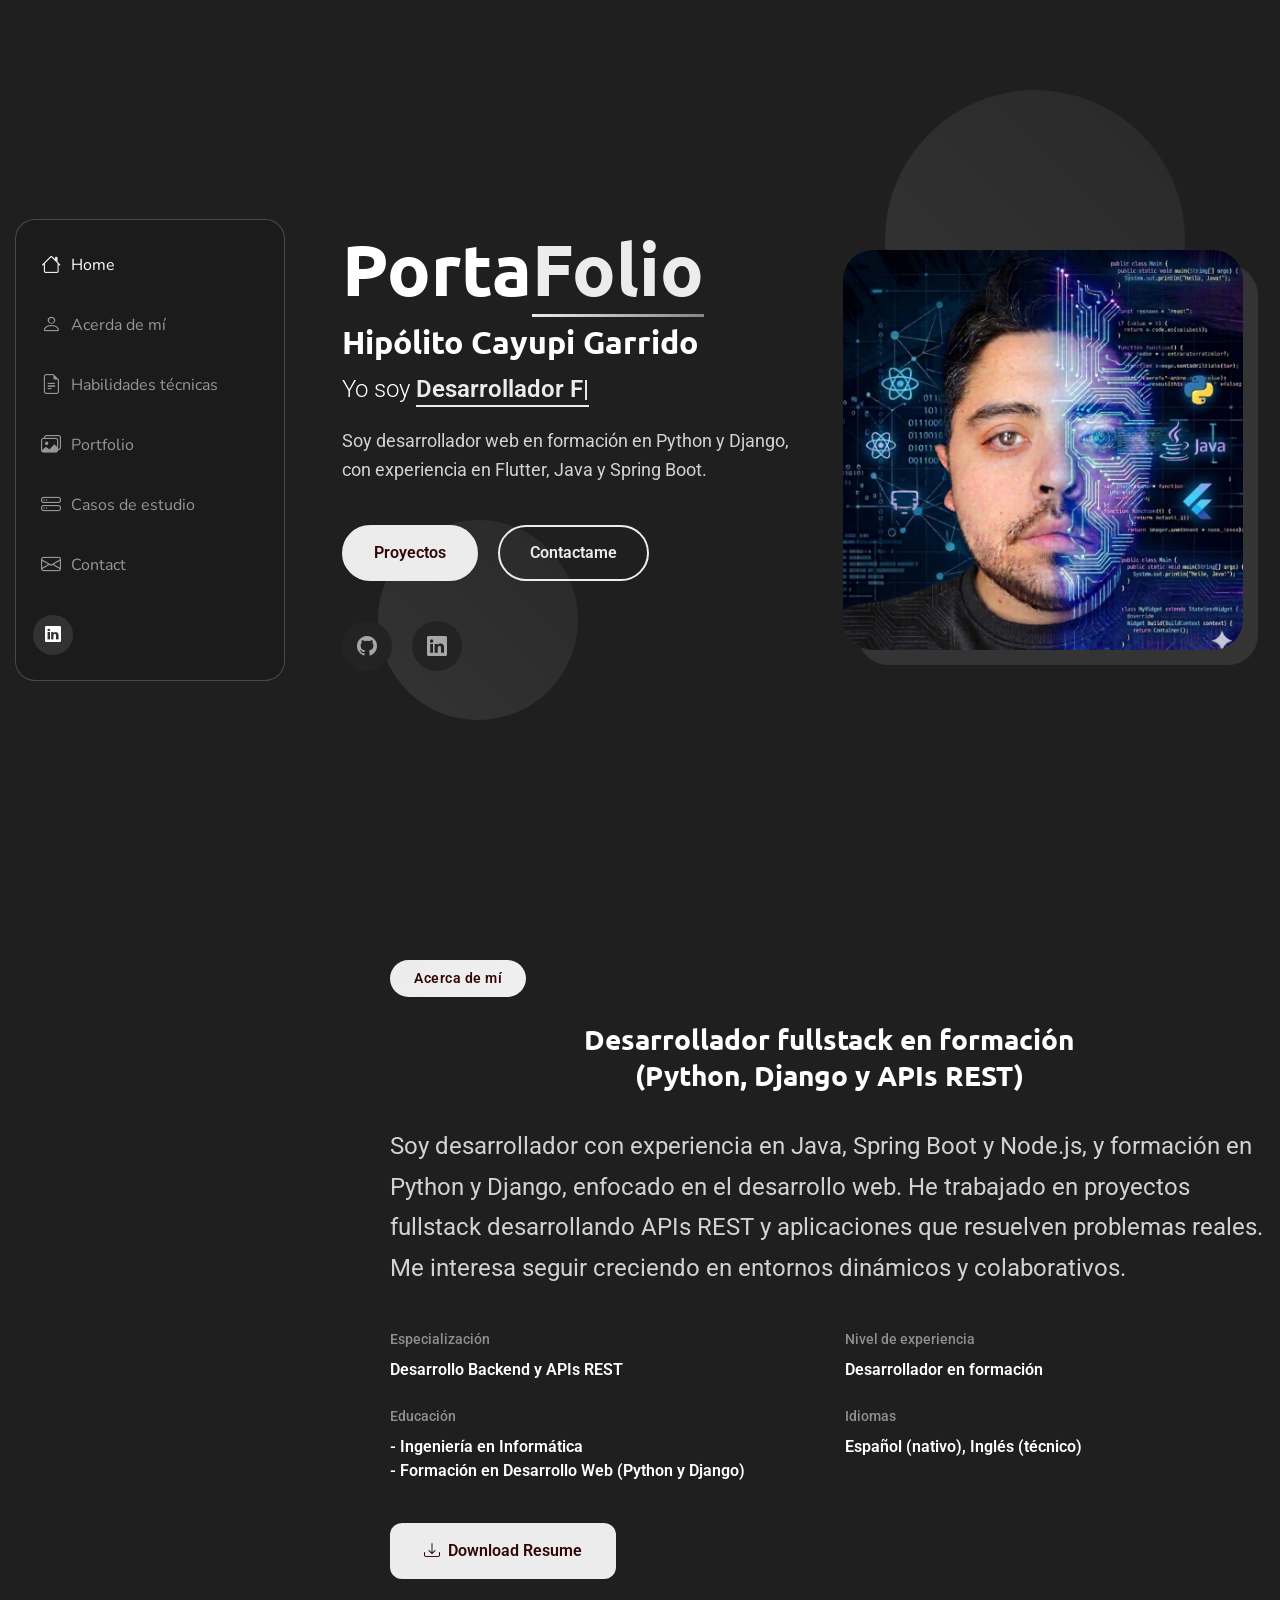
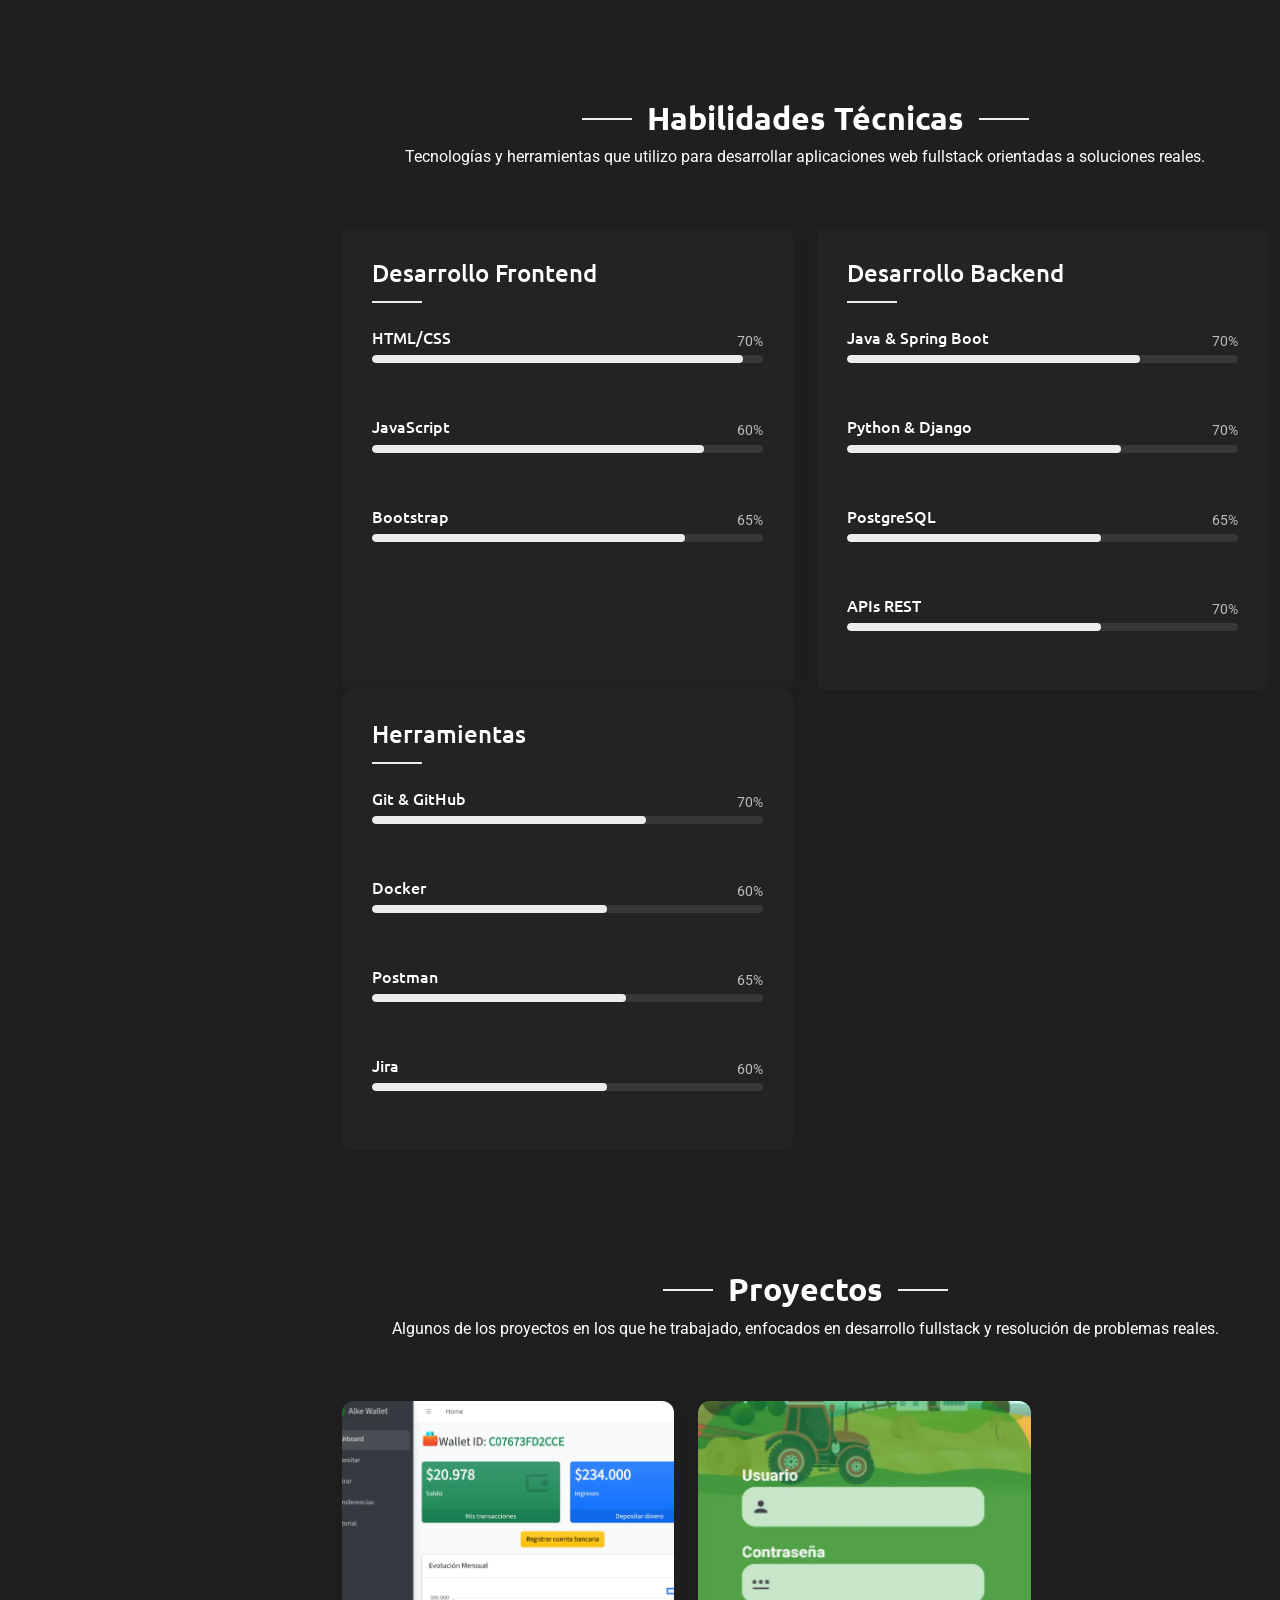
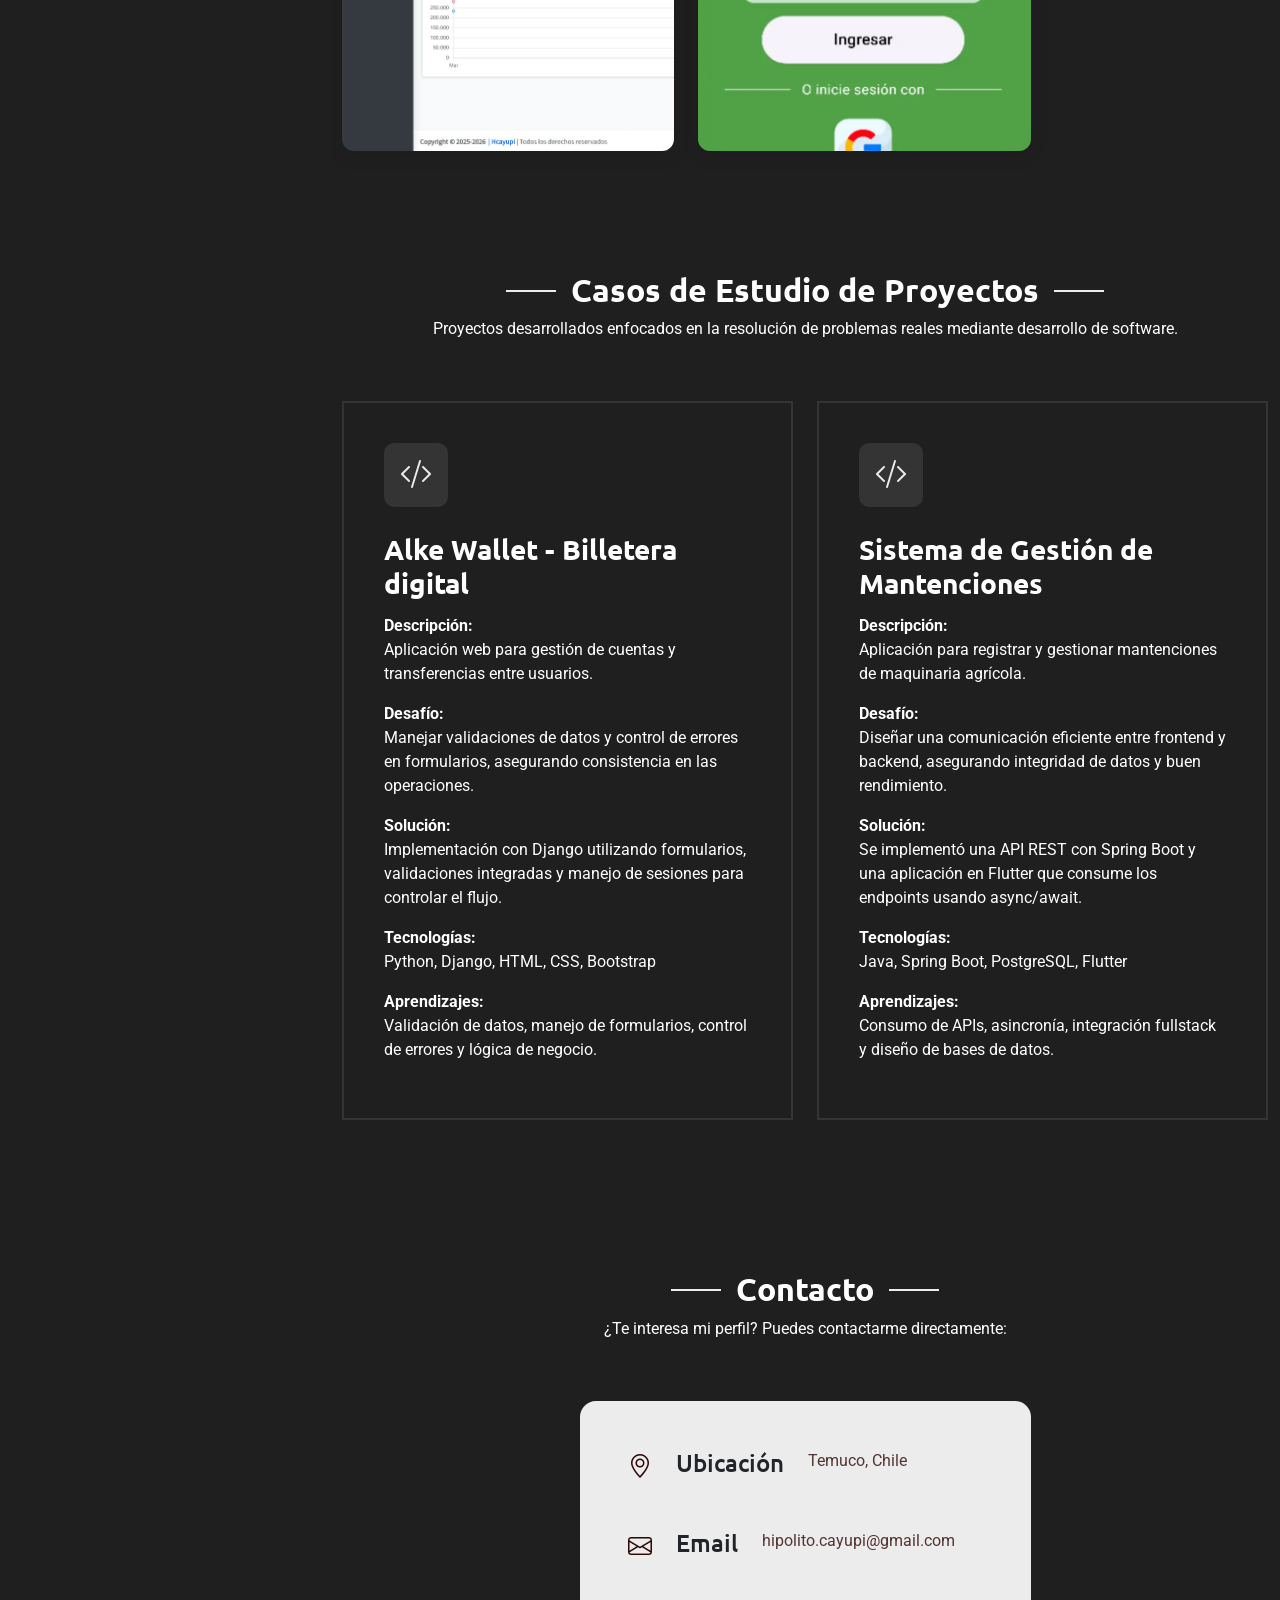
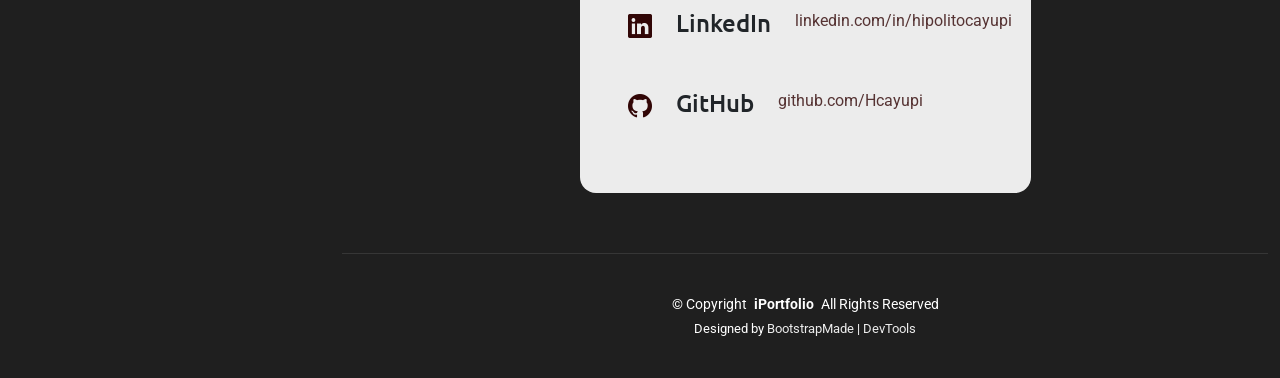
==== index.html @ efb57e1a "Se modficia enlace de acceso al CV" ====
<!doctype html>
<html lang="en">
  <head>
    <meta charset="utf-8" />
    <meta content="width=device-width, initial-scale=1.0" name="viewport" />
    <title>Mi PortaFolio</title>
    <meta name="description" content="" />
    <meta name="keywords" content="" />

    <!-- Favicons -->
    <link href="assets/img/apple-touch-icon.png" rel="icon" />
    <link href="assets/img/apple-touch-icon.png" rel="apple-touch-icon" />

    <!-- Fonts -->
    <link href="https://fonts.googleapis.com" rel="preconnect" />
    <link href="https://fonts.gstatic.com" rel="preconnect" crossorigin />
    <link
      href="https://fonts.googleapis.com/css2?family=Roboto:ital,wght@0,100;0,300;0,400;0,500;0,700;0,900;1,100;1,300;1,400;1,500;1,700;1,900&family=Ubuntu:ital,wght@0,300;0,400;0,500;0,700;1,300;1,400;1,500;1,700&family=Nunito:ital,wght@0,200;0,300;0,400;0,500;0,600;0,700;0,800;0,900;1,200;1,300;1,400;1,500;1,600;1,700;1,800;1,900&display=swap"
      rel="stylesheet"
    />

    <!-- Vendor CSS Files -->
    <link
      href="assets/vendor/bootstrap/css/bootstrap.min.css"
      rel="stylesheet"
    />
    <link
      href="assets/vendor/bootstrap-icons/bootstrap-icons.css"
      rel="stylesheet"
    />
    <link href="assets/vendor/aos/aos.css" rel="stylesheet" />
    <link
      href="assets/vendor/glightbox/css/glightbox.min.css"
      rel="stylesheet"
    />
    <link href="assets/vendor/swiper/swiper-bundle.min.css" rel="stylesheet" />

    <!-- Main CSS File -->
    <link href="assets/css/main.css" rel="stylesheet" />
  </head>

  <body class="index-page">
    <header
      id="header"
      class="header dark-background d-flex flex-column justify-content-center"
    >
      <i class="header-toggle d-xl-none bi bi-list"></i>

      <div class="header-container d-flex flex-column align-items-start">
        <nav id="navmenu" class="navmenu">
          <ul>
            <li>
              <a href="#hero" class="active"
                ><i class="bi bi-house navicon"></i>Home</a
              >
            </li>
            <li>
              <a href="#about"
                ><i class="bi bi-person navicon"></i> Acerda de mí</a
              >
            </li>
            <li>
              <a href="#habilidades"
                ><i class="bi bi-file-earmark-text navicon"></i> Habilidades
                técnicas</a
              >
            </li>
            <li>
              <a href="#portfolio"
                ><i class="bi bi-images navicon"></i> Portfolio</a
              >
            </li>
            <li>
              <a href="#casos"
                ><i class="bi bi-hdd-stack navicon"></i> Casos de estudio</a
              >
            </li>
            <li>
              <a href="#contact"
                ><i class="bi bi-envelope navicon"></i> Contact</a
              >
            </li>
          </ul>
        </nav>

        <div class="social-links text-center">
          <a href="https://www.linkedin.com/in/hipolitocayupi/" class="linkedin"
            ><i class="bi bi-linkedin"></i
          ></a>
        </div>
      </div>
    </header>

    <main class="main">
      <!-- Hero Section -->
      <section id="hero" class="hero section">
        <div class="background-elements">
          <div class="bg-circle circle-1"></div>
          <div class="bg-circle circle-2"></div>
        </div>

        <div class="hero-content">
          <div class="container">
            <div class="row align-items-center">
              <div class="col-lg-6" data-aos="fade-right" data-aos-delay="100">
                <div class="hero-text">
                  <h1>Porta<span class="accent-text">Folio</span></h1>
                  <h2>Hipólito Cayupi Garrido</h2>
                  <p class="lead">
                    Yo soy
                    <span
                      class="typed"
                      data-typed-items=" Desarrollador Fullstack Junior"
                    ></span>
                  </p>
                  <p class="description">
                    Soy desarrollador web en formación en Python y Django, con
                    experiencia en Flutter, Java y Spring Boot.
                  </p>

                  <div class="hero-actions">
                    <a href="#portfolio" class="btn btn-primary"
                      >Proyectos</a
                    >
                    <a href="#contact" class="btn btn-outline">Contactame</a>
                  </div>
                  <div class="social-links">
                    <a href="https://github.com/Hcayupi"
                      ><i class="bi bi-github"></i
                    ></a>
                    <a href="https://www.linkedin.com/in/hipolitocayupi/"
                      ><i class="bi bi-linkedin"></i
                    ></a>
                  </div>
                </div>
              </div>

              <div class="col-lg-6" data-aos="fade-left" data-aos-delay="200">
                <div class="hero-visual">
                  <div class="profile-container">
                    <div class="profile-background"></div>
                    <img
                      src="assets/img/profile/profile-2.webp"
                      alt="hcayupi"
                      class="profile-image"
                    />
                  </div>
                </div>
              </div>
            </div>
          </div>
        </div>
      </section>
      <!-- /Hero Section -->

      <!-- About Section -->
      <section id="about" class="about section">
        <div class="container" data-aos="fade-up" data-aos-delay="100">
          <div class="">
            <div class="col-lg" data-aos="fade-left" data-aos-delay="300">
              <div class="about-content">
                <div class="section-header justify-content-center">
                  <span class="badge-text">Acerca de mí</span>
                  <h2 class="text-center fs-3">
                    Desarrollador fullstack en formación
                  </h2>
                  <h2 class="text-center fs-3">(Python, Django y APIs REST)</h2>
                </div>

                <div class="description">
                  <p class="fs-4">
                    Soy desarrollador con experiencia en Java, Spring Boot y Node.js, y formación en Python y Django, 
                    enfocado en el desarrollo web. He trabajado en proyectos fullstack desarrollando APIs REST y 
                    aplicaciones que resuelven problemas reales. Me interesa seguir creciendo en entornos dinámicos 
                    y colaborativos.
                    </p>

                </div>

                <div class="details-grid">
                  <div class="detail-row">
                    <div class="detail-item">
                      <span class="detail-label">Especialización</span>
                      <span class="detail-value"
                        >Desarrollo Backend y APIs REST</span
                      >
                    </div>
                    <div class="detail-item">
                      <span class="detail-label">Nivel de experiencia</span>
                      <span class="detail-value"
                        >Desarrollador en formación</span
                      >
                    </div>
                  </div>
                  <div class="detail-row">
                    <div class="detail-item">
                      <span class="detail-label">Educación</span>
                      <span class="detail-value"
                        >- Ingeniería en Informática</span
                      >
                      <span class="detail-value"
                        >- Formación en Desarrollo Web (Python y Django)</span
                      >
                    </div>
                    <div class="detail-item">
                      <span class="detail-label">Idiomas</span>
                      <span class="detail-value"
                        >Español (nativo), Inglés (técnico)</span
                      >
                    </div>
                  </div>
                </div>

                <div class="cta-section">
                  <a href="https://drive.google.com/file/d/1An0ifKN9JGtB612FBP4h8H33y1gPbSRK/view?usp=sharing" class="btn btn-primary">
                    <i class="bi bi-download"></i>
                    Download Resume
                  </a>
                </div>
              </div>
            </div>
          </div>
        </div>
      </section>
      <!-- /About Section -->

      <!-- Skills Section -->
      <section id="habilidades" class="skills section">
        <!-- Section Title -->
        <div class="container section-title" data-aos="fade-up">
          <h2>Habilidades Técnicas</h2>
          <p>
            Tecnologías y herramientas que utilizo para desarrollar aplicaciones
            web fullstack orientadas a soluciones reales.
          </p>
        </div>
        <!-- End Section Title -->

        <div class="container" data-aos="fade-up" data-aos-delay="100">
          <div class="row">
            <div class="col-lg-6">
              <div
                class="skills-category"
                data-aos="fade-up"
                data-aos-delay="200"
              >
                <h3>Desarrollo Frontend</h3>
                <div class="skills-animation">
                  <div class="skill-item">
                    <div
                      class="d-flex justify-content-between align-items-center"
                    >
                      <h4>HTML/CSS</h4>
                      <span class="skill-percentage">70%</span>
                    </div>
                    <div class="progress">
                      <div
                        class="progress-bar"
                        role="progressbar"
                        aria-valuenow="95"
                        aria-valuemin="0"
                        aria-valuemax="100"
                      ></div>
                    </div>
                    <div class="skill-tooltip">
                      Maquetación web responsive y uso de Bootstrap
                    </div>
                  </div>

                  <div class="skill-item">
                    <div
                      class="d-flex justify-content-between align-items-center"
                    >
                      <h4>JavaScript</h4>
                      <span class="skill-percentage">60%</span>
                    </div>
                    <div class="progress">
                      <div
                        class="progress-bar"
                        role="progressbar"
                        aria-valuenow="85"
                        aria-valuemin="0"
                        aria-valuemax="100"
                      ></div>
                    </div>
                    <div class="skill-tooltip">
                      Manipulación del DOM y consumo de APIs
                    </div>
                  </div>

                  <div class="skill-item">
                    <div
                      class="d-flex justify-content-between align-items-center"
                    >
                      <h4>Bootstrap</h4>
                      <span class="skill-percentage">65%</span>
                    </div>
                    <div class="progress">
                      <div
                        class="progress-bar"
                        role="progressbar"
                        aria-valuenow="80"
                        aria-valuemin="0"
                        aria-valuemax="100"
                      ></div>
                    </div>
                    <div class="skill-tooltip">
                      Diseño de interfaces responsivas utilizando componentes de
                      Bootstrap
                    </div>
                  </div>
                </div>
              </div>
              <!-- End Frontend Skills -->
            </div>

            <div class="col-lg-6">
              <div
                class="skills-category"
                data-aos="fade-up"
                data-aos-delay="300"
              >
                <h3>Desarrollo Backend</h3>
                <div class="skills-animation">
                  <div class="skill-item">
                    <div
                      class="d-flex justify-content-between align-items-center"
                    >
                      <h4>Java & Spring Boot</h4>
                      <span class="skill-percentage">70%</span>
                    </div>
                    <div class="progress">
                      <div
                        class="progress-bar"
                        role="progressbar"
                        aria-valuenow="75"
                        aria-valuemin="0"
                        aria-valuemax="100"
                      ></div>
                    </div>
                    <div class="skill-tooltip">
                      Desarrollo de APIs REST y lógica de negocio
                    </div>
                  </div>

                  <div class="skill-item">
                    <div
                      class="d-flex justify-content-between align-items-center"
                    >
                      <h4>Python & Django</h4>
                      <span class="skill-percentage">70%</span>
                    </div>
                    <div class="progress">
                      <div
                        class="progress-bar"
                        role="progressbar"
                        aria-valuenow="70"
                        aria-valuemin="0"
                        aria-valuemax="100"
                      ></div>
                    </div>
                    <div class="skill-tooltip">
                      Desarrollo de aplicaciones web y manejo de modelos
                    </div>
                  </div>

                  <div class="skill-item">
                    <div
                      class="d-flex justify-content-between align-items-center"
                    >
                      <h4>PostgreSQL</h4>
                      <span class="skill-percentage">65%</span>
                    </div>
                    <div class="progress">
                      <div
                        class="progress-bar"
                        role="progressbar"
                        aria-valuenow="65"
                        aria-valuemin="0"
                        aria-valuemax="100"
                      ></div>
                    </div>
                    <div class="skill-tooltip">
                      Diseño y consultas de bases de datos relacionales
                    </div>
                  </div>

                  <div class="skill-item">
                    <div
                      class="d-flex justify-content-between align-items-center"
                    >
                      <h4>APIs REST</h4>
                      <span class="skill-percentage">70%</span>
                    </div>
                    <div class="progress">
                      <div
                        class="progress-bar"
                        role="progressbar"
                        aria-valuenow="65"
                        aria-valuemin="0"
                        aria-valuemax="100"
                      ></div>
                    </div>
                    <div class="skill-tooltip">
                      Diseño, consumo e integración de servicios
                    </div>
                  </div>
                </div>
              </div>

              <!-- End Backend Skills -->
            </div>

            <div class="col-lg-6">
              <div
                class="skills-category"
                data-aos="fade-up"
                data-aos-delay="400"
              >
                <h3>Herramientas</h3>

                <div class="skills-animation">
                  <div class="skill-item">
                    <div
                      class="d-flex justify-content-between align-items-center"
                    >
                      <h4>Git & GitHub</h4>
                      <span class="skill-percentage">70%</span>
                    </div>
                    <div class="progress">
                      <div
                        class="progress-bar"
                        role="progressbar"
                        aria-valuenow="70"
                        aria-valuemin="0"
                        aria-valuemax="100"
                      ></div>
                    </div>
                    <div class="skill-tooltip">
                      Control de versiones y trabajo colaborativo
                    </div>
                  </div>

                  <div class="skill-item">
                    <div
                      class="d-flex justify-content-between align-items-center"
                    >
                      <h4>Docker</h4>
                      <span class="skill-percentage">60%</span>
                    </div>
                    <div class="progress">
                      <div
                        class="progress-bar"
                        role="progressbar"
                        aria-valuenow="60"
                        aria-valuemin="0"
                        aria-valuemax="100"
                      ></div>
                    </div>
                    <div class="skill-tooltip">
                      Contenerización de aplicaciones
                    </div>
                  </div>

                  <div class="skill-item">
                    <div
                      class="d-flex justify-content-between align-items-center"
                    >
                      <h4>Postman</h4>
                      <span class="skill-percentage">65%</span>
                    </div>
                    <div class="progress">
                      <div
                        class="progress-bar"
                        role="progressbar"
                        aria-valuenow="65"
                        aria-valuemin="0"
                        aria-valuemax="100"
                      ></div>
                    </div>
                    <div class="skill-tooltip">
                      Pruebas y consumo de APIs REST
                    </div>
                  </div>

                  <div class="skill-item">
                    <div
                      class="d-flex justify-content-between align-items-center"
                    >
                      <h4>Jira</h4>
                      <span class="skill-percentage">60%</span>
                    </div>
                    <div class="progress">
                      <div
                        class="progress-bar"
                        role="progressbar"
                        aria-valuenow="60"
                        aria-valuemin="0"
                        aria-valuemax="100"
                      ></div>
                    </div>
                    <div class="skill-tooltip">
                      Gestión de tareas en metodologías ágiles
                    </div>
                  </div>
                </div>
              </div>
            </div>
          </div>
        </div>
      </section>
      <!-- /Skills Section -->

      <!-- Portfolio Section -->
      <section id="portfolio" class="portfolio section">
        <!-- Section Title -->
        <div class="container section-title" data-aos="fade-up">
          <h2>Proyectos</h2>
          <p>
            Algunos de los proyectos en los que he trabajado, enfocados en
            desarrollo fullstack y resolución de problemas reales.
          </p>
        </div>
        <!-- End Section Title -->

        <div class="container" data-aos="fade-up" data-aos-delay="100">
          <div
            class="isotope-layout"
            data-default-filter="*"
            data-layout="masonry"
            data-sort="original-order"
          >
            <div class="row">
              <!-- <div class="col-lg-3 filter-sidebar">
                <div
                  class="filters-wrapper"
                  data-aos="fade-right"
                  data-aos-delay="150"
                >
                 <ul class="portfolio-filters isotope-filters">
                    <li data-filter="*" class="filter-active">Todos</li>
                    <li data-filter=".filter-fullstack">Fullstack</li>
                    <li data-filter=".filter-backend">Backend</li>
                  </ul>
                </div>
              </div>-->

              <div class="col-lg-9">
                <div
                  class="row gy-4 portfolio-container isotope-container"
                  data-aos="fade-up"
                  data-aos-delay="200"
                >
                  <div
                    class="col-lg-6 col-md-6 portfolio-item isotope-item filter-backend"
                  >
                    <div class="portfolio-wrap">
                      <img
                        src="assets/img/portfolio/portfolio-1-min.webp"
                        class="img-fluid"
                        alt="Alke Wallet"
                        loading="lazy"
                      />
                      <div class="portfolio-info">
                        <div class="content">
                          <!--<span class="category">Backend</span>-->
                          <h4 class="text-white">Alke Wallet</h4>
                          <p>
                            Aplicación web para gestión de transferencias y
                            cuentas bancarias.
                          </p>
                          <p>Desarrollado con Python y Django</p>
                          <div class="portfolio-links">
                            <a
                              href="assets/img/portfolio/Alke_wallet_video.mp4"
                              class="glightbox"
                              data-type="video"
                              title="Prototipo Alke Wallet"
                            >
                              <i class="bi bi-plus-lg"></i>
                            </a>

                            <a
                              href="https://github.com/Hcayupi/portafolio"
                              title="Ver código"
                            >
                              <i class="bi bi-github"></i>
                            </a>
                          </div>
                        </div>
                      </div>
                    </div>
                  </div>

                  <div
                    class="col-lg-6 col-md-6 portfolio-item isotope-item filter-fullstack"
                  >
                    <div class="portfolio-wrap">
                      <img
                        src="assets/img/portfolio/portfolio-2.webp"
                        class="img-fluid"
                        alt="Sistema de mantenciones"
                      />
                      <div class="portfolio-info">
                        <div class="content">
                          <!--<span class="category">Fullstack</span>-->
                          <h4 class="text-white">Sistema de Gestión de Mantenciones</h4>
                          <p>
                            Aplicación para registrar y gestionar mantenciones
                            de maquinaria agrícola.
                          </p>
                          <p>
                            Desarrollado con Java, SpringBoot en Backend y
                            Flutter en Frontend
                          </p>
                          <div class="portfolio-links">
                            <a
                              href="assets/img/portfolio/AgroMantenance_app.mp4"
                              class="glightbox"
                              data-type="video"
                              title="Prototipo Alke Wallet"
                            >  <i class="bi bi-plus-lg"></i>
                            </a>

                            <a
                              href="https://github.com/Hcayupi/maintenance_frontend"
                              title="Ver código"
                            >
                              <i class="bi bi-github"></i>
                            </a>
                          </div>
                        </div>
                      </div>
                    </div>
                  </div>
                </div>
                <!-- End Portfolio Container -->
              </div>
            </div>
          </div>
        </div>
      </section>
      <!-- /Portfolio Section -->

      <section id="casos" class="services section">
        <div class="container section-title" data-aos="fade-up">
          <h2>Casos de Estudio de Proyectos</h2>
          <p>
            Proyectos desarrollados enfocados en la resolución de problemas
            reales mediante desarrollo de software.
          </p>
        </div>

        <div class="container">
          <div class="row">
            <div class="col-lg-6" data-aos="fade-up" data-aos-delay="200">
              <div class="service-card">
                <div class="service-icon">
                  <i class="bi bi-code-slash"></i>
                </div>
                <h3>Alke Wallet - Billetera digital</h3>

                <div class="mb-3">
                  <strong>Descripción:</strong>
                  <p class="mb-0">
                    Aplicación web para gestión de cuentas y transferencias
                    entre usuarios.
                  </p>
                </div>

                <div class="mb-3">
                  <strong>Desafío:</strong>
                  <p class="mb-0">
                    Manejar validaciones de datos y control de errores en
                    formularios, asegurando consistencia en las operaciones.
                  </p>
                </div>

                <div class="mb-3">
                  <strong>Solución:</strong>
                  <p class="mb-0">
                    Implementación con Django utilizando formularios,
                    validaciones integradas y manejo de sesiones para controlar
                    el flujo.
                  </p>
                </div>

                <div class="mb-3">
                  <strong>Tecnologías:</strong>
                  <p class="mb-0">Python, Django, HTML, CSS, Bootstrap</p>
                </div>

                <div class="mb-3">
                  <strong>Aprendizajes:</strong>
                  <p class="mb-0">
                    Validación de datos, manejo de formularios, control de
                    errores y lógica de negocio.
                  </p>
                </div>
              </div>
            </div>

            <div class="col-lg-6" data-aos="fade-up" data-aos-delay="100">
              <div class="service-card">
                <div class="service-icon">
                  <i class="bi bi-code-slash"></i>
                </div>
                <h3>Sistema de Gestión de Mantenciones</h3>

                <div class="mb-3">
                  <strong>Descripción:</strong>
                  <p class="mb-0">
                    Aplicación para registrar y gestionar mantenciones de
                    maquinaria agrícola.
                  </p>
                </div>

                <div class="mb-3">
                  <strong>Desafío:</strong>
                  <p class="mb-0">
                    Diseñar una comunicación eficiente entre frontend y backend,
                    asegurando integridad de datos y buen rendimiento.
                  </p>
                </div>

                <div class="mb-3">
                  <strong>Solución:</strong>
                  <p class="mb-0">
                    Se implementó una API REST con Spring Boot y una aplicación
                    en Flutter que consume los endpoints usando async/await.
                  </p>
                </div>

                <div class="mb-3">
                  <strong>Tecnologías:</strong>
                  <p class="mb-0">Java, Spring Boot, PostgreSQL, Flutter</p>
                </div>

                <div class="mb-3">
                  <strong>Aprendizajes:</strong>
                  <p class="mb-0">
                    Consumo de APIs, asincronía, integración fullstack y diseño
                    de bases de datos.
                  </p>
                </div>
              </div>
            </div>
          </div>
        </div>
      </section>
      <section id="contact" class="contact section">
        <div class="container section-title" data-aos="fade-up">
          <h2>Contacto</h2>
          <p>¿Te interesa mi perfil? Puedes contactarme directamente:</p>
        </div>

        <div class="container">
          <div class="row justify-content-center">
            <div class="col-lg-6">
              <div class="info-box text-center">
                <div class="info-item mb-4">
                  <i class="bi bi-geo-alt fs-4 "></i>
                  <h4 class="text-dark">Ubicación</h4>
                  <p>Temuco, Chile</p>
                </div>

                <div class="info-item mb-4">
                  <i class="bi bi-envelope fs-4"></i>
                  <h4 class="text-dark">Email</h4>
                  <p>hipolito.cayupi@gmail.com</p>
                </div>

                <div class="info-item mb-4">
                  <i class="bi bi-linkedin fs-4"></i>
                  <h4 class="text-dark">LinkedIn</h4>
                  <p>
                    <a
                      href="https://www.linkedin.com/in/hipolitocayupi/"
                      target="_blank"
                    >
                      linkedin.com/in/hipolitocayupi
                    </a>
                  </p>
                </div>

                <div class="info-item">
                  <i class="bi bi-github fs-4"></i>
                  <h4 class="text-dark">GitHub</h4>
                  <p>
                    <a href="https://github.com/Hcayupi" target="_blank">
                      github.com/Hcayupi
                    </a>
                  </p>
                </div>
              </div>
            </div>
          </div>
        </div>
      </section>
    </main>

    <footer id="footer" class="footer position-relative">
      <div class="container">
        <div class="copyright text-center">
          <p>
            © <span>Copyright</span>
            <strong class="px-1 sitename">iPortfolio</strong>
            <span>All Rights Reserved</span>
          </p>
        </div>
        <div class="credits">
          <!-- All the links in the footer should remain intact. -->
          <!-- You can delete the links only if you've purchased the pro version. -->
          <!-- Licensing information: https://bootstrapmade.com/license/ -->
          <!-- Purchase the pro version with working PHP/AJAX contact form: [buy-url] -->
          Designed by <a href="https://bootstrapmade.com/">BootstrapMade</a> |
          <a href="https://bootstrapmade.com/tools/">DevTools</a>
        </div>
      </div>
    </footer>

    <!-- Scroll Top -->
    <a
      href="#"
      id="scroll-top"
      class="scroll-top d-flex align-items-center justify-content-center"
      ><i class="bi bi-arrow-up-short"></i
    ></a>

    <!-- Preloader -->
    <div id="preloader"></div>

    <!-- Vendor JS Files -->
    <script src="assets/vendor/bootstrap/js/bootstrap.bundle.min.js"></script>
    <script src="assets/vendor/aos/aos.js"></script>
    <script src="assets/vendor/typed.js/typed.umd.js"></script>
    <script src="assets/vendor/purecounter/purecounter_vanilla.js"></script>
    <script src="assets/vendor/waypoints/noframework.waypoints.js"></script>
    <script src="assets/vendor/isotope-layout/isotope.pkgd.min.js"></script>
    <script src="assets/vendor/imagesloaded/imagesloaded.pkgd.min.js"></script>
    <script src="assets/vendor/glightbox/js/glightbox.min.js"></script>
    <script src="assets/vendor/swiper/swiper-bundle.min.js"></script>

    <!-- Main JS File -->
    <script src="assets/js/main.js"></script>
  </body>
</html>
---- assets/css/main.css ----
/**
* Template Name: SnapFolio
* Template URL: https://bootstrapmade.com/snapfolio-bootstrap-portfolio-template/
* Updated: Jul 21 2025 with Bootstrap v5.3.7
* Author: BootstrapMade.com
* License: https://bootstrapmade.com/license/
*/

/*--------------------------------------------------------------
# Font & Color Variables
# Help: https://bootstrapmade.com/color-system/
--------------------------------------------------------------*/
/* Fonts */
:root {
  --default-font: "Roboto",  system-ui, -apple-system, "Segoe UI", Roboto, "Helvetica Neue", Arial, "Noto Sans", "Liberation Sans", sans-serif, "Apple Color Emoji", "Segoe UI Emoji", "Segoe UI Symbol", "Noto Color Emoji";
  --heading-font: "Ubuntu",  sans-serif;
  --nav-font: "Nunito",  sans-serif;
}

/* Global Colors - The following color variables are used throughout the website. Updating them here will change the color scheme of the entire website */
:root { 
  --background-color: #1f1f1f; /* Background color for the entire website, including individual sections */
  --default-color: #ffffff; /* Default color used for the majority of the text content across the entire website */
  --heading-color: #ffffff; /* Color for headings, subheadings and title throughout the website */
  --accent-color: #ececec; /* Accent color that represents your brand on the website. It's used for buttons, links, and other elements that need to stand out */
  --surface-color: #232323; /* The surface color is used as a background of boxed elements within sections, such as cards, icon boxes, or other elements that require a visual separation from the global background. */
  --contrast-color: #310606; /* Contrast color for text, ensuring readability against backgrounds of accent, heading, or default colors. */
}

/* Nav Menu Colors - The following color variables are used specifically for the navigation menu. They are separate from the global colors to allow for more customization options */
:root {
  --nav-color: rgba(236, 236, 236, 0.59);  /* The default color of the main navmenu links */
  --nav-hover-color: #ffffff; /* Applied to main navmenu links when they are hovered over or active */
  --nav-mobile-background-color: #393939; /* Used as the background color for mobile navigation menu */
  --nav-dropdown-background-color: #393939; /* Used as the background color for dropdown items that appear when hovering over primary navigation items */
  --nav-dropdown-color: #ffffff; /* Used for navigation links of the dropdown items in the navigation menu. */
  --nav-dropdown-hover-color: #ececec; /* Similar to --nav-hover-color, this color is applied to dropdown navigation links when they are hovered over. */
}

/* Color Presets - These classes override global colors when applied to any section or element, providing reuse of the sam color scheme. */

.light-background {
  --background-color: #2c2c2c;
  --surface-color: #323232;
}

.dark-background {
  --background-color: #040b14;
  --default-color: #ffffff;
  --heading-color: #ffffff;
  --surface-color: #151f2b;
  --contrast-color: #ffffff;
}

/* Smooth scroll */
:root {
  scroll-behavior: smooth;
}

/*--------------------------------------------------------------
# General Styling & Shared Classes
--------------------------------------------------------------*/
body {
  color: var(--default-color);
  background-color: var(--background-color);
  font-family: var(--default-font);
}

a {
  color: var(--accent-color);
  text-decoration: none;
  transition: 0.3s;
}

a:hover {
  color: color-mix(in srgb, var(--accent-color), transparent 25%);
  text-decoration: none;
}

h1,
h2,
h3,
h4,
h5,
h6 {
  color: var(--heading-color);
  font-family: var(--heading-font);
}

/* PHP Email Form Messages
------------------------------*/
.php-email-form .error-message {
  display: none;
  background: #df1529;
  color: #ffffff;
  text-align: left;
  padding: 15px;
  margin-bottom: 24px;
  font-weight: 600;
}

.php-email-form .sent-message {
  display: none;
  color: #ffffff;
  background: #059652;
  text-align: center;
  padding: 15px;
  margin-bottom: 24px;
  font-weight: 600;
}

.php-email-form .loading {
  display: none;
  background: var(--surface-color);
  text-align: center;
  padding: 15px;
  margin-bottom: 24px;
}

.php-email-form .loading:before {
  content: "";
  display: inline-block;
  border-radius: 50%;
  width: 24px;
  height: 24px;
  margin: 0 10px -6px 0;
  border: 3px solid var(--accent-color);
  border-top-color: var(--surface-color);
  animation: php-email-form-loading 1s linear infinite;
}

@keyframes php-email-form-loading {
  0% {
    transform: rotate(0deg);
  }

  100% {
    transform: rotate(360deg);
  }
}

/*--------------------------------------------------------------
# Global Header
--------------------------------------------------------------*/
.header {
  --background-color: #1b1b1b;
  --contrast-color: #444444;
  color: var(--default-color);
  position: fixed;
  top: 0;
  left: 0;
  bottom: 0;
  padding: 0 15px;
  width: 300px;
  transition: all ease-in-out 0.3s;
  overflow-y: auto;
  z-index: 997;
}

.header .header-container {
  border-radius: 20px;
  padding: 15px;
  background-color: var(--background-color);
  border: 1px solid color-mix(in srgb, var(--default-color), transparent 80%);
}

.header .social-links {
  margin: 0 0 10px 0;
}

.header .social-links a {
  font-size: 16px;
  display: inline-flex;
  align-items: center;
  justify-content: center;
  background: color-mix(in srgb, var(--default-color), transparent 90%);
  color: var(--default-color);
  margin: 0 2px;
  border-radius: 50%;
  text-align: center;
  width: 40px;
  height: 40px;
  transition: 0.3s;
}

.header .social-links a:hover {
  color: var(--contrast-color);
  background: var(--accent-color);
}

@media (min-width: 1200px) {

  .header~main,
  .header~#footer {
    margin-left: 330px;
  }
}

@media (max-width: 1199px) {
  .header {
    left: -100%;
  }
}

.header.header-show {
  left: 0;
}

.header .header-toggle {
  color: var(--contrast-color);
  background-color: var(--accent-color);
  font-size: 22px;
  display: flex;
  align-items: center;
  justify-content: center;
  width: 40px;
  height: 40px;
  border-radius: 50%;
  cursor: pointer;
  position: fixed;
  top: 15px;
  right: 15px;
  z-index: 9999;
  transition: background-color 0.3s;
}

.header .header-toggle:hover {
  color: var(--contrast-color);
  background-color: color-mix(in srgb, var(--accent-color) 90%, white 15%);
}

/*--------------------------------------------------------------
# Navigation Menu
--------------------------------------------------------------*/
.mobile-nav-toggle {
  display: none;
}

.navmenu {
  padding: 0;
  z-index: 9997;
  width: 100%;
}

.navmenu ul {
  list-style: none;
  padding: 0 0 20px 0;
  margin: 0;
}

.navmenu a,
.navmenu a:focus {
  color: var(--nav-color);
  padding: 15px 10px;
  font-family: var(--nav-font);
  font-size: 16px;
  font-weight: 400;
  display: flex;
  align-items: center;
  white-space: nowrap;
  transition: 0.3s;
  width: 100%;
}

.navmenu a .navicon,
.navmenu a:focus .navicon {
  font-size: 20px;
  margin-right: 10px;
}

.navmenu a .toggle-dropdown,
.navmenu a:focus .toggle-dropdown {
  font-size: 12px;
  line-height: 0;
  margin-left: auto;
  width: 30px;
  height: 30px;
  display: flex;
  align-items: center;
  justify-content: center;
  border-radius: 50%;
  transition: 0.3s;
  flex-shrink: 0;
  background-color: color-mix(in srgb, var(--accent-color), transparent 90%);
}

.navmenu a .toggle-dropdown:hover,
.navmenu a:focus .toggle-dropdown:hover {
  background-color: var(--accent-color);
  color: var(--contrast-color);
}

.navmenu a:hover,
.navmenu .active,
.navmenu .active:focus {
  color: var(--nav-hover-color);
}

.navmenu a:hover .navicon,
.navmenu .active .navicon,
.navmenu .active:focus .navicon {
  color: var(--accent-color);
}

.navmenu .active .toggle-dropdown,
.navmenu .active:focus .toggle-dropdown {
  background-color: var(--accent-color);
  color: var(--contrast-color);
  transform: rotate(180deg);
}

.navmenu .dropdown {
  display: block;
}

.navmenu .dropdown a,
.navmenu .dropdown a:focus {
  color: --nav-dropdown-color;
}

.navmenu .dropdown a:hover,
.navmenu .dropdown .active,
.navmenu .dropdown .active:focus {
  color: var(--nav-dropdown-hover-color);
}

.navmenu .dropdown ul {
  position: static;
  display: none;
  z-index: 99;
  padding: 5px 10px;
  margin: 5px 10px;
  background-color: var(--nav-dropdown-background-color);
  border: 1px solid color-mix(in srgb, var(--default-color), transparent 90%);
  box-shadow: none;
  transition: all 0.5s ease-in-out;
}

.navmenu .dropdown ul ul {
  background-color: rgba(33, 37, 41, 0.1);
}

.navmenu .dropdown>.dropdown-active {
  display: block;
  background-color: rgba(33, 37, 41, 0.03);
}

/*--------------------------------------------------------------
# Global Footer
--------------------------------------------------------------*/
.footer {
  color: var(--default-color);
  background-color: var(--background-color);
  font-size: 14px;
  padding: 0 0 40px 0;
  position: relative;
}

.footer .copyright {
  padding-top: 40px;
  border-top: 1px solid color-mix(in srgb, var(--default-color), transparent 90%);
}

.footer .copyright p {
  margin-bottom: 0;
}

.footer .credits {
  margin-top: 4px;
  font-size: 13px;
  text-align: center;
}

/*--------------------------------------------------------------
# Preloader
--------------------------------------------------------------*/
#preloader {
  position: fixed;
  inset: 0;
  z-index: 999999;
  overflow: hidden;
  background: var(--background-color);
  transition: all 0.6s ease-out;
}

#preloader:before {
  content: "";
  position: fixed;
  top: calc(50% - 30px);
  left: calc(50% - 30px);
  border: 6px solid #ffffff;
  border-color: var(--accent-color) transparent var(--accent-color) transparent;
  border-radius: 50%;
  width: 60px;
  height: 60px;
  animation: animate-preloader 1.5s linear infinite;
}

@keyframes animate-preloader {
  0% {
    transform: rotate(0deg);
  }

  100% {
    transform: rotate(360deg);
  }
}

/*--------------------------------------------------------------
# Scroll Top Button
--------------------------------------------------------------*/
.scroll-top {
  position: fixed;
  visibility: hidden;
  opacity: 0;
  right: 15px;
  bottom: -15px;
  z-index: 99999;
  background-color: var(--accent-color);
  width: 44px;
  height: 44px;
  border-radius: 50px;
  transition: all 0.4s;
}

.scroll-top i {
  font-size: 24px;
  color: var(--contrast-color);
  line-height: 0;
}

.scroll-top:hover {
  background-color: color-mix(in srgb, var(--accent-color), transparent 20%);
  color: var(--contrast-color);
}

.scroll-top.active {
  visibility: visible;
  opacity: 1;
  bottom: 15px;
}

/*--------------------------------------------------------------
# Disable aos animation delay on mobile devices
--------------------------------------------------------------*/
@media screen and (max-width: 768px) {
  [data-aos-delay] {
    transition-delay: 0 !important;
  }
}

/*--------------------------------------------------------------
# Global Page Titles & Breadcrumbs
--------------------------------------------------------------*/
.page-title {
  color: var(--default-color);
  padding: 25px 0 0 0;
  position: relative;
}

.page-title .container {
  border-bottom: 1px solid color-mix(in srgb, var(--default-color), transparent 90%);
  padding-bottom: 25px;
}

.page-title h1 {
  font-size: 24px;
  font-weight: 700;
}

.page-title .breadcrumbs ol {
  display: flex;
  flex-wrap: wrap;
  list-style: none;
  padding: 0;
  margin: 0;
  font-size: 14px;
  font-weight: 400;
}

.page-title .breadcrumbs ol li+li {
  padding-left: 10px;
}

.page-title .breadcrumbs ol li+li::before {
  content: "/";
  display: inline-block;
  padding-right: 10px;
  color: color-mix(in srgb, var(--default-color), transparent 70%);
}

/*--------------------------------------------------------------
# Global Sections
--------------------------------------------------------------*/
section,
.section {
  color: var(--default-color);
  background-color: var(--background-color);
  padding: 60px 0;
  overflow: clip;
}

/*--------------------------------------------------------------
# Global Section Titles
--------------------------------------------------------------*/
.section-title {
  text-align: center;
  padding-bottom: 60px;
  position: relative;
}

.section-title h2 {
  font-size: 32px;
  font-weight: 700;
  position: relative;
}

.section-title h2:before,
.section-title h2:after {
  content: "";
  width: 50px;
  height: 2px;
  background: var(--accent-color);
  display: inline-block;
}

.section-title h2:before {
  margin: 0 15px 10px 0;
}

.section-title h2:after {
  margin: 0 0 10px 15px;
}

.section-title p {
  margin-bottom: 0;
}

/*--------------------------------------------------------------
# Hero Section
--------------------------------------------------------------*/
.hero {
  min-height: 100vh;
  position: relative;
  overflow: hidden;
  display: flex;
  align-items: center;
}

.hero .background-elements {
  position: absolute;
  top: 0;
  left: 0;
  width: 100%;
  height: 100%;
  z-index: 1;
  overflow: hidden;
}

.hero .background-elements .bg-circle {
  position: absolute;
  border-radius: 50%;
  background: linear-gradient(45deg, color-mix(in srgb, var(--accent-color), transparent 90%), color-mix(in srgb, var(--accent-color), transparent 95%));
  animation: float 6s ease-in-out infinite;
}

.hero .background-elements .bg-circle.circle-1 {
  width: 300px;
  height: 300px;
  top: 10%;
  right: 10%;
  animation-delay: 0s;
}

.hero .background-elements .bg-circle.circle-2 {
  width: 200px;
  height: 200px;
  bottom: 20%;
  left: 5%;
  animation-delay: 2s;
}

.hero .hero-content {
  position: relative;
  width: 100%;
  z-index: 2;
}

.hero .container {
  position: relative;
  z-index: 3;
}

.hero .hero-text h1 {
  font-size: 72px;
  font-weight: 800;
  line-height: 1.1;
  margin-bottom: 15px;
  color: var(--heading-color);
}

.hero .hero-text h1 .accent-text {
  color: var(--accent-color);
  position: relative;
}

.hero .hero-text h1 .accent-text::after {
  content: "";
  position: absolute;
  bottom: -5px;
  left: 0;
  width: 100%;
  height: 3px;
  background: linear-gradient(90deg, var(--accent-color), color-mix(in srgb, var(--accent-color), transparent 50%));
}

.hero .hero-text h2 {
  font-size: 32px;
  font-weight: 600;
  color: var(--heading-color);
  margin-bottom: 10px;
}

.hero .hero-text .lead {
  font-size: 24px;
  margin-bottom: 20px;
  color: var(--default-color);
}

.hero .hero-text .lead span {
  color: var(--accent-color);
  font-weight: 600;
  border-bottom: 2px solid var(--accent-color);
  padding-bottom: 2px;
}

.hero .hero-text .description {
  font-size: 18px;
  line-height: 1.6;
  color: color-mix(in srgb, var(--default-color), transparent 20%);
  margin-bottom: 40px;
  max-width: 500px;
}

.hero .hero-actions {
  display: flex;
  gap: 20px;
  margin-bottom: 40px;
  flex-wrap: wrap;
}

.hero .hero-actions .btn {
  padding: 14px 30px;
  font-size: 16px;
  font-weight: 600;
  border-radius: 50px;
  text-decoration: none;
  transition: all 0.3s ease;
  border: 2px solid;
}

.hero .hero-actions .btn.btn-primary {
  background-color: var(--accent-color);
  color: var(--contrast-color);
  border-color: var(--accent-color);
}

.hero .hero-actions .btn.btn-primary:hover {
  background-color: color-mix(in srgb, var(--accent-color), black 10%);
  transform: translateY(-2px);
  box-shadow: 0 8px 25px color-mix(in srgb, var(--accent-color), transparent 70%);
}

.hero .hero-actions .btn.btn-outline {
  background-color: transparent;
  color: var(--accent-color);
  border-color: var(--accent-color);
}

.hero .hero-actions .btn.btn-outline:hover {
  background-color: var(--accent-color);
  color: var(--contrast-color);
  transform: translateY(-2px);
}

.hero .social-links {
  display: flex;
  gap: 20px;
}

.hero .social-links a {
  width: 50px;
  height: 50px;
  display: flex;
  align-items: center;
  justify-content: center;
  background-color: var(--surface-color);
  color: color-mix(in srgb, var(--default-color), transparent 40%);
  border-radius: 50%;
  font-size: 20px;
  transition: all 0.3s ease;
}

.hero .social-links a:hover {
  color: var(--contrast-color);
  background-color: var(--accent-color);
  transform: translateY(-3px);
  box-shadow: 0 8px 25px color-mix(in srgb, var(--accent-color), transparent 70%);
}

.hero .hero-visual {
  display: flex;
  justify-content: center;
  align-items: center;
  height: 100%;
}

.hero .hero-visual .profile-container {
  position: relative;
  width: 400px;
  height: 400px;
}

.hero .hero-visual .profile-container .profile-background {
  position: absolute;
  top: 15px;
  left: 15px;
  width: 100%;
  height: 100%;
  background: color-mix(in srgb, var(--accent-color), transparent 90%);
  border-radius: 30px;
  z-index: 1;
}

.hero .hero-visual .profile-container .profile-image {
  position: relative;
  width: 100%;
  height: 100%;
  object-fit: cover;
  border-radius: 30px;
  z-index: 2;
}

@keyframes float {

  0%,
  100% {
    transform: translateY(0px);
  }

  50% {
    transform: translateY(-20px);
  }
}

@keyframes floatIcon {

  0%,
  100% {
    transform: translateY(0px) rotate(0deg);
  }

  50% {
    transform: translateY(-10px) rotate(5deg);
  }
}

@media (max-width: 992px) {
  .hero .hero-text {
    text-align: center;
    margin-bottom: 50px;
  }

  .hero .hero-text h1 {
    font-size: 56px;
  }

  .hero .hero-text h2 {
    font-size: 28px;
  }

  .hero .hero-text .lead {
    font-size: 20px;
  }

  .hero .hero-visual .profile-container {
    width: 350px;
    height: 350px;
  }
}

@media (max-width: 768px) {
  .hero .hero-text h1 {
    font-size: 42px;
  }

  .hero .hero-text h2 {
    font-size: 24px;
  }

  .hero .hero-text .lead {
    font-size: 18px;
  }

  .hero .hero-text .description {
    font-size: 16px;
  }

  .hero .hero-actions {
    justify-content: center;
  }

  .hero .hero-actions .btn {
    padding: 12px 25px;
    font-size: 14px;
  }

  .hero .hero-visual .profile-container {
    width: 300px;
    height: 300px;
  }

  .hero .background-elements .bg-circle.circle-1 {
    width: 200px;
    height: 200px;
  }

  .hero .background-elements .bg-circle.circle-2 {
    width: 150px;
    height: 150px;
  }

  .hero .background-elements .bg-circle.circle-3 {
    width: 100px;
    height: 100px;
  }
}

/*--------------------------------------------------------------
# About Section
--------------------------------------------------------------*/
.about .profile-card {
  background: linear-gradient(135deg, var(--surface-color) 0%, color-mix(in srgb, var(--surface-color), var(--accent-color) 5%) 100%);
  border-radius: 2rem;
  padding: 2.5rem;
  text-align: center;
  box-shadow: 0 20px 40px rgba(0, 0, 0, 0.08);
  border: 1px solid color-mix(in srgb, var(--accent-color), transparent 90%);
  position: relative;
  overflow: hidden;
}

.about .profile-card::before {
  content: "";
  position: absolute;
  top: 0;
  left: 0;
  right: 0;
  height: 4px;
  background: linear-gradient(90deg, var(--accent-color), color-mix(in srgb, var(--accent-color), var(--heading-color) 30%));
}

@media (max-width: 991px) {
  .about .profile-card {
    margin-bottom: 3rem;
  }
}

.about .profile-header {
  position: relative;
  margin-bottom: 2rem;
}

.about .profile-header .profile-image {
  width: 160px;
  height: 160px;
  margin: 0 auto 1.5rem;
  border-radius: 50%;
  overflow: hidden;
  border: 4px solid var(--accent-color);
  box-shadow: 0 10px 30px rgba(0, 0, 0, 0.15);
}

.about .profile-header .profile-image img {
  width: 100%;
  height: 100%;
  object-fit: cover;
}

.about .profile-header .profile-badge {
  position: absolute;
  bottom: 20px;
  right: calc(50% - 65px);
  width: 32px;
  height: 32px;
  background-color: var(--accent-color);
  border-radius: 50%;
  display: flex;
  align-items: center;
  justify-content: center;
  border: 3px solid var(--surface-color);
}

.about .profile-header .profile-badge i {
  color: var(--contrast-color);
  font-size: 14px;
}

.about .profile-content h3 {
  font-size: 1.5rem;
  font-weight: 700;
  margin-bottom: 0.5rem;
  color: var(--heading-color);
}

.about .profile-content .profession {
  color: var(--accent-color);
  font-weight: 500;
  margin-bottom: 2rem;
}

.about .contact-links {
  display: flex;
  flex-direction: column;
  gap: 1rem;
}

.about .contact-links .contact-item {
  display: flex;
  align-items: center;
  gap: 0.75rem;
  padding: 0.75rem 1rem;
  background-color: color-mix(in srgb, var(--surface-color), var(--background-color) 50%);
  border-radius: 0.75rem;
  text-decoration: none;
  color: var(--default-color);
  transition: all 0.3s;
  border: 1px solid color-mix(in srgb, var(--default-color), transparent 90%);
}

.about .contact-links .contact-item:hover {
  background-color: var(--accent-color);
  color: var(--contrast-color);
  transform: translateY(-2px);
  box-shadow: 0 5px 20px color-mix(in srgb, var(--accent-color), transparent 70%);
}

.about .contact-links .contact-item i {
  font-size: 1rem;
  width: 18px;
}

.about .about-content {
  padding-left: 3rem;
}

@media (max-width: 991px) {
  .about .about-content {
    padding-left: 0;
  }
}

.about .about-content .section-header {
  margin-bottom: 2rem;
}

.about .about-content .section-header .badge-text {
  display: inline-block;
  background: linear-gradient(135deg, var(--accent-color), color-mix(in srgb, var(--accent-color), var(--heading-color) 20%));
  color: var(--contrast-color);
  padding: 0.5rem 1.5rem;
  border-radius: 2rem;
  font-size: 0.875rem;
  font-weight: 600;
  letter-spacing: 0.5px;
  margin-bottom: 1.5rem;
}

.about .about-content .section-header h2 {
  font-size: 2.25rem;
  font-weight: 700;
  line-height: 1.3;
  margin: 0;
}

@media (max-width: 768px) {
  .about .about-content .section-header h2 {
    font-size: 1.875rem;
  }
}

.about .about-content .description {
  margin-bottom: 2.5rem;
}

.about .about-content .description p {
  font-size: 1.1rem;
  line-height: 1.7;
  color: color-mix(in srgb, var(--default-color), transparent 20%);
  margin-bottom: 1.5rem;
}

.about .about-content .description p:last-child {
  margin-bottom: 0;
}

.about .stats-grid {
  display: grid;
  grid-template-columns: repeat(3, 1fr);
  gap: 2rem;
  margin-bottom: 2.5rem;
  padding: 2rem;
  background-color: var(--surface-color);
  border-radius: 1.5rem;
  box-shadow: 0 10px 30px rgba(0, 0, 0, 0.05);
}

@media (max-width: 768px) {
  .about .stats-grid {
    grid-template-columns: 1fr;
    gap: 1.5rem;
    text-align: center;
  }
}

.about .stats-grid .stat-item {
  text-align: center;
}

.about .stats-grid .stat-item .stat-number {
  font-size: 2rem;
  font-weight: 700;
  color: var(--accent-color);
  display: block;
  margin-bottom: 0.5rem;
}

.about .stats-grid .stat-item .stat-label {
  font-size: 0.875rem;
  color: color-mix(in srgb, var(--default-color), transparent 40%);
  font-weight: 500;
}

.about .details-grid {
  margin-bottom: 2.5rem;
}

.about .details-grid .detail-row {
  display: grid;
  grid-template-columns: 1fr 1fr;
  gap: 2rem;
  margin-bottom: 1.5rem;
}

@media (max-width: 768px) {
  .about .details-grid .detail-row {
    grid-template-columns: 1fr;
    gap: 1rem;
  }
}

.about .details-grid .detail-row:last-child {
  margin-bottom: 0;
}

.about .details-grid .detail-item .detail-label {
  display: block;
  font-size: 0.875rem;
  color: color-mix(in srgb, var(--default-color), transparent 50%);
  margin-bottom: 0.5rem;
  font-weight: 500;
}

.about .details-grid .detail-item .detail-value {
  display: block;
  font-weight: 600;
  color: var(--heading-color);
  font-size: 1rem;
}

.about .cta-section {
  display: flex;
  gap: 1rem;
  flex-wrap: wrap;
}

.about .cta-section .btn {
  padding: 0.875rem 2rem;
  border-radius: 0.75rem;
  font-weight: 600;
  text-decoration: none;
  transition: all 0.3s;
  display: inline-flex;
  align-items: center;
  gap: 0.5rem;
  border: 2px solid transparent;
}

.about .cta-section .btn.btn-primary {
  background-color: var(--accent-color);
  color: var(--contrast-color);
}

.about .cta-section .btn.btn-primary:hover {
  background-color: color-mix(in srgb, var(--accent-color), black 15%);
  transform: translateY(-2px);
  box-shadow: 0 10px 30px color-mix(in srgb, var(--accent-color), transparent 60%);
}

.about .cta-section .btn.btn-outline {
  background-color: transparent;
  color: var(--default-color);
  border-color: color-mix(in srgb, var(--default-color), transparent 70%);
}

.about .cta-section .btn.btn-outline:hover {
  border-color: var(--accent-color);
  transform: translateY(-2px);
}

/*--------------------------------------------------------------
# Stats Section
--------------------------------------------------------------*/
.stats .stats-wrapper {
  display: grid;
  grid-template-columns: repeat(4, 1fr);
  gap: 20px;
}

@media (max-width: 992px) {
  .stats .stats-wrapper {
    grid-template-columns: repeat(2, 1fr);
  }
}

@media (max-width: 576px) {
  .stats .stats-wrapper {
    grid-template-columns: 1fr;
  }
}

.stats .stats-item {
  background: linear-gradient(135deg, color-mix(in srgb, var(--surface-color), transparent 5%), var(--surface-color));
  border-radius: 15px;
  padding: 40px 20px;
  text-align: center;
  position: relative;
  transition: transform 0.3s ease, box-shadow 0.3s ease;
  box-shadow: 0 10px 30px rgba(0, 0, 0, 0.05);
  overflow: hidden;
}

.stats .stats-item:hover {
  transform: translateY(-10px);
  box-shadow: 0 15px 35px rgba(0, 0, 0, 0.1);
}

.stats .stats-item:hover .icon-wrapper {
  transform: scale(1.1);
}

.stats .stats-item:nth-child(1) .icon-wrapper {
  background-color: color-mix(in srgb, var(--accent-color), transparent 85%);
}

.stats .stats-item:nth-child(1) .icon-wrapper i {
  color: color-mix(in srgb, var(--accent-color), transparent 10%);
}

.stats .stats-item:nth-child(2) .icon-wrapper {
  background-color: color-mix(in srgb, #ff7e00, transparent 85%);
}

.stats .stats-item:nth-child(2) .icon-wrapper i {
  color: color-mix(in srgb, #ff7e00, transparent 10%);
}

.stats .stats-item:nth-child(3) .icon-wrapper {
  background-color: color-mix(in srgb, #00c875, transparent 85%);
}

.stats .stats-item:nth-child(3) .icon-wrapper i {
  color: color-mix(in srgb, #00c875, transparent 10%);
}

.stats .stats-item:nth-child(4) .icon-wrapper {
  background-color: color-mix(in srgb, #e83e8c, transparent 85%);
}

.stats .stats-item:nth-child(4) .icon-wrapper i {
  color: color-mix(in srgb, #e83e8c, transparent 10%);
}

.stats .stats-item .icon-wrapper {
  width: 80px;
  height: 80px;
  border-radius: 50%;
  display: flex;
  align-items: center;
  justify-content: center;
  margin: 0 auto 20px;
  transition: transform 0.3s ease;
}

.stats .stats-item .icon-wrapper i {
  font-size: 36px;
}

.stats .stats-item span {
  display: block;
  font-size: 48px;
  font-weight: 700;
  color: var(--heading-color);
  margin-bottom: 10px;
  line-height: 1;
  font-family: var(--heading-font);
}

.stats .stats-item p {
  color: var(--default-color);
  font-size: 18px;
  margin: 0;
  font-weight: 500;
  font-family: var(--heading-font);
  opacity: 0.8;
}

/*--------------------------------------------------------------
# Skills Section
--------------------------------------------------------------*/
.skills .skills-category {
  background-color: var(--surface-color);
  padding: 30px;
  border-radius: 8px;
  box-shadow: 0 0 20px rgba(0, 0, 0, 0.05);
  height: 100%;
  transition: transform 0.3s;
}

.skills .skills-category:hover {
  transform: translateY(-5px);
}

.skills .skills-category h3 {
  font-size: 24px;
  margin-bottom: 25px;
  position: relative;
  padding-bottom: 15px;
}

.skills .skills-category h3:after {
  content: "";
  position: absolute;
  bottom: 0;
  left: 0;
  width: 50px;
  height: 2px;
  background-color: var(--accent-color);
}

.skills .skill-item {
  margin-bottom: 25px;
}

.skills .skill-item:last-child {
  margin-bottom: 0;
}

.skills .skill-item h4 {
  font-size: 16px;
  margin-bottom: 8px;
}

.skills .skill-item .skill-percentage {
  font-size: 14px;
  color: color-mix(in srgb, var(--heading-color), transparent 30%);
}

.skills .skill-item .progress {
  height: 8px;
  background-color: color-mix(in srgb, var(--accent-color), transparent 90%);
  border-radius: 20px;
  overflow: hidden;
  position: relative;
}

.skills .skill-item .progress .progress-bar {
  background-color: var(--accent-color);
  transition: width 1.5s ease-in-out;
  width: 0;
  height: 100%;
  border-radius: 20px;
}

.skills .skill-item .skill-tooltip {
  font-size: 14px;
  color: color-mix(in srgb, var(--default-color), transparent 30%);
  margin-top: 8px;
  opacity: 0;
  transform: translateY(-5px);
  transition: all 0.3s;
}

.skills .skill-item:hover .skill-tooltip {
  opacity: 1;
  transform: translateY(0);
}

.skills .skill-box {
  background-color: var(--surface-color);
  padding: 25px 20px;
  border-radius: 8px;
  text-align: center;
  transition: all 0.3s;
  height: 100%;
  position: relative;
  overflow: hidden;
  box-shadow: 0 0 15px rgba(0, 0, 0, 0.05);
}

.skills .skill-box:hover {
  transform: translateY(-5px);
}

.skills .skill-box:hover i {
  color: var(--accent-color);
  transform: scale(1.1);
}

.skills .skill-box:hover .skill-tooltip {
  opacity: 1;
  transform: translateY(0);
}

.skills .skill-box i {
  font-size: 36px;
  color: color-mix(in srgb, var(--accent-color), transparent 20%);
  margin-bottom: 15px;
  display: inline-block;
  transition: all 0.3s;
}

.skills .skill-box h4 {
  font-size: 18px;
  margin-bottom: 10px;
}

.skills .skill-box .skill-tooltip {
  font-size: 14px;
  color: color-mix(in srgb, var(--default-color), transparent 30%);
  opacity: 0;
  transform: translateY(5px);
  transition: all 0.3s;
}

@media (max-width: 991.98px) {
  .skills .skills-category {
    margin-bottom: 30px;
  }

  .skills .skills-category:last-child {
    margin-bottom: 0;
  }
}

@media (max-width: 767.98px) {
  .skills .skill-box {
    margin-bottom: 20px;
  }

  .skills .skill-box:last-child {
    margin-bottom: 0;
  }
}

/*--------------------------------------------------------------
# Resume Section
--------------------------------------------------------------*/
.resume .resume-side {
  background-color: var(--surface-color);
  padding: 2rem;
  border-radius: 10px;
  box-shadow: 0 0 20px rgba(0, 0, 0, 0.1);
  height: 100%;
}

.resume .resume-side .profile-img {
  text-align: center;
}

.resume .resume-side .profile-img img {
  width: 200px;
  height: 200px;
  object-fit: cover;
  border: 5px solid color-mix(in srgb, var(--accent-color), transparent 85%);
  border-radius: 50%;
}

.resume .resume-side h3 {
  font-size: 1.5rem;
  margin-bottom: 1rem;
  color: var(--heading-color);
  font-weight: 600;
}

.resume .resume-side .contact-info li {
  margin-bottom: 1rem;
  color: var(--default-color);
}

.resume .resume-side .contact-info li i {
  width: 25px;
  color: var(--accent-color);
  margin-right: 0.5rem;
}

.resume .resume-side .skill-item {
  margin-bottom: 1.5rem;
}

.resume .resume-side .skill-item span {
  font-size: 0.9rem;
  color: var(--default-color);
}

.resume .resume-side .skill-item .progress {
  height: 8px;
  background-color: color-mix(in srgb, var(--accent-color), transparent 90%);
  border-radius: 4px;
  margin-top: 0.5rem;
}

.resume .resume-side .skill-item .progress .progress-bar {
  background-color: var(--accent-color);
  width: 0;
  transition: width 1s ease;
}

.resume .resume-section {
  margin-bottom: 3rem;
}

.resume .resume-section h3 {
  font-size: 1.75rem;
  margin-bottom: 1.5rem;
  color: var(--heading-color);
  font-weight: 600;
}

.resume .resume-section h3 i {
  color: var(--accent-color);
}

.resume .resume-section .resume-item {
  padding-left: 1.5rem;
  border-left: 2px solid color-mix(in srgb, var(--accent-color), transparent 80%);
  margin-bottom: 2rem;
  position: relative;
}

.resume .resume-section .resume-item:before {
  content: "";
  position: absolute;
  width: 16px;
  height: 16px;
  border-radius: 50%;
  left: -9px;
  top: 0;
  background: var(--accent-color);
}

.resume .resume-section .resume-item h4 {
  font-size: 1.2rem;
  margin-bottom: 0.5rem;
  color: var(--heading-color);
  font-weight: 600;
}

.resume .resume-section .resume-item h5 {
  font-size: 1rem;
  margin-bottom: 0.5rem;
  color: var(--accent-color);
}

.resume .resume-section .resume-item .company {
  font-size: 0.95rem;
  margin-bottom: 1rem;
  color: var(--heading-color);
}

.resume .resume-section .resume-item .company i {
  margin-right: 0.5rem;
}

.resume .resume-section .resume-item ul {
  padding-left: 1.2rem;
}

.resume .resume-section .resume-item ul li {
  margin-bottom: 0.5rem;
  color: var(--default-color);
}

.resume .resume-section .resume-item p {
  color: var(--default-color);
  margin-bottom: 0;
}

@media (max-width: 991.98px) {
  .resume .resume-side {
    margin-bottom: 2rem;
  }
}

/*--------------------------------------------------------------
# Portfolio Section
--------------------------------------------------------------*/
@media (max-width: 991px) {
  .portfolio .filter-sidebar {
    margin-bottom: 30px;
  }
}

.portfolio .filters-wrapper {
  background-color: color-mix(in srgb, var(--surface-color), var(--default-color) 3%);
  padding: 30px;
  border-radius: 10px;
  box-shadow: 0 5px 25px rgba(0, 0, 0, 0.05);
}

@media (max-width: 991px) {
  .portfolio .filters-wrapper {
    padding: 20px;
  }
}

.portfolio .portfolio-filters {
  padding: 0;
  margin: 0;
  list-style: none;
  display: flex;
  flex-direction: column;
  gap: 10px;
}

@media (max-width: 991px) {
  .portfolio .portfolio-filters {
    flex-direction: row;
    flex-wrap: wrap;
    justify-content: center;
  }
}

.portfolio .portfolio-filters li {
  cursor: pointer;
  padding: 12px 20px;
  font-size: 16px;
  font-weight: 500;
  line-height: 1;
  color: var(--default-color);
  transition: all 0.3s ease-in-out;
  border-radius: 6px;
  background: transparent;
  position: relative;
  border-left: 3px solid transparent;
}

@media (max-width: 991px) {
  .portfolio .portfolio-filters li {
    padding: 8px 16px;
    border: 1px solid color-mix(in srgb, var(--accent-color), transparent 80%);
    border-left-width: 3px;
  }
}

.portfolio .portfolio-filters li:hover {
  color: var(--accent-color);
  background-color: color-mix(in srgb, var(--accent-color), transparent 90%);
  border-left-color: color-mix(in srgb, var(--accent-color), transparent 50%);
}

.portfolio .portfolio-filters li.filter-active {
  color: var(--accent-color);
  background-color: color-mix(in srgb, var(--accent-color), transparent 90%);
  border-left-color: var(--accent-color);
  font-weight: 600;
}

.portfolio .portfolio-wrap {
  transition: 0.4s;
  position: relative;
  overflow: hidden;
  border-radius: 12px;
  box-shadow: 0 5px 20px rgba(0, 0, 0, 0.08);
  height: 100%;
}

.portfolio .portfolio-wrap img {
  transition: transform 0.6s cubic-bezier(0.215, 0.61, 0.355, 1);
  width: 100%;
  height: 350px;
  object-fit: cover;
}

.portfolio .portfolio-wrap .portfolio-info {
  position: absolute;
  bottom: 0;
  left: 0;
  right: 0;
  padding: 25px;
  background: linear-gradient(to top, rgba(0, 0, 0, 0.8) 0%, rgba(0, 0, 0, 0.4) 60%, rgba(0, 0, 0, 0) 100%);
  z-index: 3;
  transition: all 0.4s cubic-bezier(0.215, 0.61, 0.355, 1);
  transform: translateY(20px);
  opacity: 0;
}

.portfolio .portfolio-wrap .portfolio-info .content {
  transition: all 0.4s cubic-bezier(0.215, 0.61, 0.355, 1);
  transform: translateY(20px);
}

.portfolio .portfolio-wrap .portfolio-info .category {
  display: inline-block;
  color: var(--accent-color);
  font-size: 14px;
  font-weight: 500;
  text-transform: uppercase;
  letter-spacing: 1px;
  margin-bottom: 8px;
}

.portfolio .portfolio-wrap .portfolio-info h4 {
  font-size: 20px;
  color: var(--contrast-color);
  font-weight: 700;
  margin-bottom: 15px;
}

.portfolio .portfolio-wrap .portfolio-info .portfolio-links {
  display: flex;
  gap: 12px;
}

.portfolio .portfolio-wrap .portfolio-info .portfolio-links a {
  color: var(--contrast-color);
  width: 40px;
  height: 40px;
  display: flex;
  align-items: center;
  justify-content: center;
  background-color: color-mix(in srgb, var(--accent-color), transparent 30%);
  border-radius: 50%;
  font-size: 18px;
  transition: 0.3s;
}

.portfolio .portfolio-wrap .portfolio-info .portfolio-links a:hover {
  background-color: var(--accent-color);
  transform: translateY(-3px);
}

.portfolio .portfolio-wrap:hover {
  transform: translateY(-5px);
}

.portfolio .portfolio-wrap:hover img {
  transform: scale(1.08);
}

.portfolio .portfolio-wrap:hover .portfolio-info {
  transform: translateY(0);
  opacity: 1;
}

.portfolio .portfolio-wrap:hover .portfolio-info .content {
  transform: translateY(0);
}

/*--------------------------------------------------------------
# Services Section
--------------------------------------------------------------*/
.services .service-header {
  margin-bottom: 60px;
}

.services .service-header .service-intro .service-heading {
  font-size: 48px;
  margin-bottom: 0;
  font-weight: 700;
  line-height: 1.2;
  color: var(--heading-color);
}

.services .service-header .service-intro .service-heading div {
  display: block;
  position: relative;
}

.services .service-header .service-intro .service-heading span {
  display: block;
  color: var(--accent-color);
}

@media (max-width: 992px) {
  .services .service-header .service-intro .service-heading {
    font-size: 36px;
  }
}

@media (max-width: 768px) {
  .services .service-header .service-intro .service-heading {
    font-size: 30px;
    margin-bottom: 20px;
  }
}

.services .service-header .service-summary p {
  margin-bottom: 25px;
  color: var(--default-color);
}

.services .service-header .service-summary .service-btn {
  display: inline-flex;
  align-items: center;
  padding: 12px 30px;
  background-color: var(--accent-color);
  color: var(--contrast-color);
  border-radius: 4px;
  font-weight: 500;
  transition: all 0.3s ease;
}

.services .service-header .service-summary .service-btn i {
  margin-left: 10px;
  transition: transform 0.3s ease;
}

.services .service-header .service-summary .service-btn:hover {
  background-color: color-mix(in srgb, var(--accent-color), transparent 15%);
  color: var(--contrast-color);
}

.services .service-header .service-summary .service-btn:hover i {
  transform: translateX(5px);
}

@media (max-width: 992px) {
  .services .service-header .service-summary {
    margin-top: 30px;
  }
}

.services .service-card {
  padding: 40px 40px 40px 40px;
  margin-bottom: 30px;
  border: 2px solid color-mix(in srgb, var(--accent-color), transparent 90%);
  transition: all 0.3s ease;
}

.services .service-card .service-icon {
  margin-bottom: 25px;
  background-color: color-mix(in srgb, var(--accent-color), transparent 90%);
  display: inline-flex;
  align-items: center;
  justify-content: center;
  border-radius: 10px;
  width: 64px;
  height: 64px;
}

.services .service-card .service-icon i {
  font-size: 32px;
  color: var(--accent-color);
  transition: all 0.3s ease;
}

.services .service-card h3 {
  font-size: 28px;
  margin-bottom: 15px;
  font-weight: 700;
}

.services .service-card h3 a {
  color: var(--heading-color);
  transition: color 0.3s ease;
}

.services .service-card h3 a span {
  display: block;
}

.services .service-card h3 a:hover {
  color: var(--accent-color);
}

.services .service-card p {
  color: var(--default-color);
  transition: color 0.3s ease;
  margin-bottom: 0;
}

.services .service-card .card-action {
  position: absolute;
  top: 0;
  right: 0;
  width: 80px;
  height: 80px;
  display: flex;
  align-items: center;
  justify-content: center;
  background-color: var(--accent-color);
  opacity: 0;
  visibility: hidden;
  transform: translateY(20px);
  transition: all 0.3s ease;
}

.services .service-card .card-action i {
  font-size: 24px;
  color: var(--contrast-color);
  transition: transform 0.3s ease;
}

.services .service-card .card-action:hover i {
  transform: rotate(45deg);
}

.services .service-card::before {
  content: "";
  position: absolute;
  top: 0;
  left: 0;
  right: 0;
  bottom: 0;
  background-color: var(--surface-color);
  clip-path: polygon(70% 0, 100% 30%, 100% 100%, 0 100%, 0 0);
  z-index: -1;
  opacity: 0;
  visibility: hidden;
  transition: all 0.3s ease;
}

.services .service-card:hover {
  border-color: transparent;
}

.services .service-card:hover::before {
  opacity: 1;
  visibility: visible;
  background-color: color-mix(in srgb, var(--accent-color), transparent 90%);
}

.services .service-card:hover h3 a {
  color: var(--accent-color);
}

.services .service-card:hover h3 a:hover {
  color: var(--accent-color);
}

.services .service-card:hover p {
  color: color-mix(in srgb, var(--default-color), transparent 20%);
}

.services .service-card:hover .card-action {
  opacity: 1;
  visibility: visible;
  transform: translateY(0);
}

.services .service-card:hover .service-icon i {
  transform: scale(1.1);
}

@media (max-width: 768px) {
  .services .service-card {
    padding: 150px 25px 25px;
  }

  .services .service-card h3 {
    font-size: 24px;
  }

  .services .service-card .service-icon {
    position: absolute;
    top: 40px;
    left: 25px;
  }
}

@media (max-width: 768px) {
  .services {
    padding: 70px 0 50px;
  }
}

/*--------------------------------------------------------------
# Testimonials Section
--------------------------------------------------------------*/
.testimonials .testimonial-masonry {
  display: grid;
  grid-template-columns: repeat(3, 1fr);
  gap: 2rem;
  position: relative;
}

.testimonials .testimonial-masonry::before {
  content: "";
  position: absolute;
  width: 100%;
  height: 100%;
  background: radial-gradient(circle at center, color-mix(in srgb, var(--accent-color), transparent 95%), transparent);
  opacity: 0.5;
  z-index: -1;
}

.testimonials .testimonial-item:nth-child(3n-1) {
  margin-top: 3rem;
}

.testimonials .testimonial-item:nth-child(3n) {
  margin-top: 1.5rem;
}

.testimonials .testimonial-item.highlight .testimonial-content {
  background-color: color-mix(in srgb, var(--accent-color), transparent 92%);
  border: 1px solid color-mix(in srgb, var(--accent-color), transparent 70%);
}

.testimonials .testimonial-item.highlight .testimonial-content .quote-pattern {
  background-color: color-mix(in srgb, var(--accent-color), transparent 85%);
}

.testimonials .testimonial-item.highlight .testimonial-content .quote-pattern i {
  color: var(--accent-color);
}

.testimonials .testimonial-content {
  background-color: var(--surface-color);
  border-radius: 20px;
  padding: 2rem;
  position: relative;
  transition: all 0.3s ease;
  border: 1px solid color-mix(in srgb, var(--default-color), transparent 92%);
}

.testimonials .testimonial-content:hover {
  transform: translateY(-5px);
}

.testimonials .testimonial-content p {
  font-size: 1rem;
  line-height: 1.7;
  margin: 1.5rem 0;
  position: relative;
}

.testimonials .quote-pattern {
  position: absolute;
  top: -1.25rem;
  left: 2rem;
  width: 2.5rem;
  height: 2.5rem;
  background-color: var(--surface-color);
  border-radius: 50%;
  display: flex;
  align-items: center;
  justify-content: center;
  border: 1px solid color-mix(in srgb, var(--default-color), transparent 92%);
}

.testimonials .quote-pattern i {
  font-size: 1.25rem;
  color: var(--accent-color);
}

.testimonials .client-info {
  display: flex;
  align-items: center;
  gap: 1rem;
  margin-top: 1.5rem;
  padding-top: 1.5rem;
  border-top: 1px solid color-mix(in srgb, var(--default-color), transparent 92%);
}

.testimonials .client-image {
  width: 50px;
  height: 50px;
  border-radius: 50%;
  overflow: hidden;
  flex-shrink: 0;
}

.testimonials .client-image img {
  width: 100%;
  height: 100%;
  object-fit: cover;
}

.testimonials .client-details h3 {
  font-size: 1.125rem;
  margin-bottom: 0.25rem;
}

.testimonials .client-details .position {
  font-size: 0.875rem;
  color: color-mix(in srgb, var(--heading-color), transparent 40%);
}

@media (max-width: 1199.98px) {
  .testimonials .testimonial-masonry {
    grid-template-columns: repeat(2, 1fr);
    gap: 1.5rem;
  }

  .testimonials .testimonial-item:nth-child(3n-1),
  .testimonials .testimonial-item:nth-child(3n) {
    margin-top: 0;
  }

  .testimonials .testimonial-item:nth-child(even) {
    margin-top: 2rem;
  }
}

@media (max-width: 767.98px) {
  .testimonials .testimonial-masonry {
    grid-template-columns: 1fr;
    gap: 2rem;
  }

  .testimonials .testimonial-item:nth-child(even) {
    margin-top: 0;
  }

  .testimonials .testimonial-content {
    padding: 1.5rem;
  }

  .testimonials .testimonial-content p {
    font-size: 0.9375rem;
    margin: 1.25rem 0;
  }

  .testimonials .quote-pattern {
    width: 2.25rem;
    height: 2.25rem;
    top: -1.125rem;
  }

  .testimonials .quote-pattern i {
    font-size: 1.125rem;
  }

  .testimonials .client-info {
    margin-top: 1.25rem;
    padding-top: 1.25rem;
  }

  .testimonials .client-image {
    width: 45px;
    height: 45px;
  }

  .testimonials .client-details h3 {
    font-size: 1rem;
  }

  .testimonials .client-details .position {
    font-size: 0.8125rem;
  }
}

/*--------------------------------------------------------------
# Contact Section
--------------------------------------------------------------*/
.contact .info-box {
  background-color: var(--accent-color);
  color: var(--contrast-color);
  padding: 3rem;
  border-radius: 1rem;
  height: 100%;
}

.contact .info-box h3 {
  color: var(--contrast-color);
  font-size: 2rem;
  margin-bottom: 1rem;
}

@media (max-width: 767.98px) {
  .contact .info-box h3 {
    font-size: 1.75rem;
  }
}

.contact .info-box p {
  opacity: 0.8;
  margin-bottom: 2rem;
}

.contact .info-box a {
  color: var(--contrast-color);
}

@media (max-width: 992px) {
  .contact .info-box {
    padding: 1.5rem;
  }
}

.contact .info-item {
  display: flex;
  gap: 1.5rem;
  margin-bottom: 2rem;
}

.contact .info-item:last-child {
  margin-bottom: 0;
}

.contact .info-item .icon-box {
  width: 3.5rem;
  height: 3.5rem;
  background-color: color-mix(in srgb, var(--contrast-color), transparent 85%);
  border-radius: 50%;
  display: flex;
  align-items: center;
  justify-content: center;
  flex-shrink: 0;
  transition: 0.3s;
}

.contact .info-item .icon-box i {
  font-size: 1.5rem;
  color: var(--contrast-color);
}

.contact .info-item:hover .icon-box {
  background-color: color-mix(in srgb, var(--contrast-color), transparent 70%);
}

.contact .info-item .content h4 {
  color: var(--contrast-color);
  font-size: 1.25rem;
  margin-bottom: 0.5rem;
  font-weight: 700;
}

.contact .info-item .content p {
  margin-bottom: 0.25rem;
  font-size: 0.95rem;
}

.contact .info-item .content p:last-child {
  margin-bottom: 0;
}

.contact .contact-form {
  background-color: var(--surface-color);
  padding: 3rem;
  border-radius: 1rem;
  height: 100%;
  box-shadow: 0 0 25px rgba(0, 0, 0, 0.05);
}

@media (max-width: 992px) {
  .contact .contact-form {
    padding: 1.5rem;
  }
}

.contact .contact-form h3 {
  font-size: 2rem;
  margin-bottom: 1rem;
}

@media (max-width: 768px) {
  .contact .contact-form h3 {
    font-size: 1.75rem;
  }
}

.contact .contact-form p {
  color: color-mix(in srgb, var(--default-color), transparent 25%);
  margin-bottom: 2rem;
}

.contact .contact-form .form-control,
.contact .contact-form .form-select {
  padding: 0.875rem 1.25rem;
  border-color: color-mix(in srgb, var(--default-color), transparent 90%);
  border-radius: 0.5rem;
  background-color: color-mix(in srgb, var(--surface-color) 90%, white 5%);
  color: var(--default-color);
}

.contact .contact-form .form-control:focus,
.contact .contact-form .form-select:focus {
  box-shadow: none;
  border-color: var(--accent-color);
}

.contact .contact-form .form-control::placeholder,
.contact .contact-form .form-select::placeholder {
  color: color-mix(in srgb, var(--default-color), transparent 50%);
}

.contact .contact-form .btn {
  background-color: var(--accent-color);
  color: var(--contrast-color);
  padding: 1rem 2rem;
  border-radius: 2rem;
  display: inline-flex;
  align-items: center;
  gap: 0.5rem;
  transition: 0.3s;
}

.contact .contact-form .btn i {
  font-size: 1.25rem;
}

.contact .contact-form .btn:hover {
  background-color: color-mix(in srgb, var(--accent-color), var(--contrast-color) 20%);
}

/*--------------------------------------------------------------
# Portfolio Details Section
--------------------------------------------------------------*/
.portfolio-details .portfolio-details-slider {
  position: relative;
  overflow: hidden;
  border-radius: 8px;
  box-shadow: 0 0 30px rgba(var(--default-color), 0.1);
}

.portfolio-details .portfolio-details-slider .swiper-wrapper {
  height: auto !important;
}

.portfolio-details .portfolio-details-slider img {
  aspect-ratio: 16/9;
  object-fit: cover;
}

.portfolio-details .portfolio-details-slider .swiper-pagination {
  position: absolute;
  bottom: 20px;
}

.portfolio-details .portfolio-details-slider .swiper-pagination .swiper-pagination-bullet {
  width: 12px;
  height: 12px;
  background-color: var(--contrast-color);
  opacity: 0.5;
  transition: 0.3s;
}

.portfolio-details .portfolio-details-slider .swiper-pagination .swiper-pagination-bullet.swiper-pagination-bullet-active {
  opacity: 1;
  background-color: var(--accent-color);
}

.portfolio .portfolio-info {
  background: linear-gradient(
    to top,
    rgba(0, 0, 0, 0.8),
    rgba(0, 0, 0, 0.3)
  ) !important;
}


.portfolio-details .portfolio-info {
  padding: 30px;
  background-color: var(--surface-color);
  border-radius: 8px;
  box-shadow: 0 0 30px rgba(var(--default-color), 0.1);
}

.portfolio-details .portfolio-info h3 {
  font-size: 22px;
  font-weight: 700;
  margin-bottom: 20px;
  padding-bottom: 20px;
  border-bottom: 1px solid color-mix(in srgb, var(--default-color), transparent 90%);
}

.portfolio-details .portfolio-info ul {
  padding: 0;
  list-style: none;
}

.portfolio-details .portfolio-info ul li {
  padding: 10px 0;
  border-bottom: 1px solid color-mix(in srgb, var(--default-color), transparent 90%);
}

.portfolio-details .portfolio-info ul li:last-child {
  border-bottom: 0;
}

.portfolio-details .portfolio-info ul li strong {
  font-weight: 600;
  margin-right: 10px;
  color: var(--heading-color);
}

.portfolio-details .portfolio-info ul li a {
  color: var(--accent-color);
  transition: 0.3s;
}

.portfolio-details .portfolio-info ul li a:hover {
  color: color-mix(in srgb, var(--accent-color), transparent 25%);
  text-decoration: underline;
}

.portfolio-details .portfolio-description h2 {
  font-size: 26px;
  font-weight: 700;
  margin-bottom: 20px;
}

.portfolio-details .portfolio-description p {
  padding: 0;
  margin-bottom: 20px;
  color: color-mix(in srgb, var(--default-color), transparent 20%);
}

.portfolio-details .portfolio-description .features h3 {
  font-size: 22px;
  font-weight: 600;
  margin-bottom: 30px;
}

.portfolio-details .portfolio-description .features .feature-item {
  padding: 30px;
  background-color: var(--surface-color);
  border-radius: 8px;
  height: 100%;
  transition: 0.3s;
  box-shadow: 0 0 30px rgba(var(--default-color), 0.1);
}

.portfolio-details .portfolio-description .features .feature-item:hover {
  transform: translateY(-5px);
}

.portfolio-details .portfolio-description .features .feature-item i {
  font-size: 32px;
  color: var(--accent-color);
  margin-bottom: 20px;
  display: inline-block;
}

.portfolio-details .portfolio-description .features .feature-item h4 {
  font-size: 18px;
  font-weight: 600;
  margin-bottom: 15px;
}

.portfolio-details .portfolio-description .features .feature-item p {
  margin: 0;
  font-size: 15px;
}

@media (max-width: 991px) {
  .portfolio-details .portfolio-info {
    margin-top: 20px;
  }
}

@media (max-width: 768px) {
  .portfolio-details .portfolio-description h2 {
    font-size: 24px;
  }
}

/*--------------------------------------------------------------
# Service Details Section
--------------------------------------------------------------*/
.service-details .service-details-slider {
  position: relative;
  overflow: hidden;
  border-radius: 10px;
  z-index: 1;
}

.service-details .service-details-slider .swiper-wrapper {
  height: auto !important;
}

.service-details .service-details-slider .swiper-pagination {
  position: absolute;
  bottom: 20px;
  left: 0;
  right: 0;
  z-index: 2;
}

.service-details .service-details-slider .swiper-pagination .swiper-pagination-bullet {
  width: 10px;
  height: 10px;
  background-color: var(--contrast-color);
  opacity: 0.5;
  transition: 0.3s;
}

.service-details .service-details-slider .swiper-pagination .swiper-pagination-bullet.swiper-pagination-bullet-active {
  opacity: 1;
  width: 20px;
  border-radius: 5px;
}

.service-details .content h3 {
  font-size: 28px;
  font-weight: 700;
  margin-bottom: 20px;
}

.service-details .content p {
  color: color-mix(in srgb, var(--default-color), transparent 20%);
  margin-bottom: 15px;
}

.service-details .content .features .feature-box {
  padding: 20px;
  background: var(--surface-color);
  border-radius: 10px;
  box-shadow: 0 0 20px rgba(0, 0, 0, 0.05);
  height: 100%;
  transition: 0.3s;
}

.service-details .content .features .feature-box:hover {
  transform: translateY(-5px);
}

.service-details .content .features .feature-box i {
  font-size: 24px;
  color: var(--accent-color);
  margin-right: 15px;
}

.service-details .content .features .feature-box h4 {
  font-size: 18px;
  font-weight: 600;
  margin: 0;
}

.service-details .service-info {
  background: var(--surface-color);
  padding: 30px;
  border-radius: 10px;
  box-shadow: 0 0 20px rgba(0, 0, 0, 0.05);
}

.service-details .service-info h4 {
  font-size: 22px;
  font-weight: 700;
  margin-bottom: 25px;
  padding-bottom: 15px;
  border-bottom: 2px solid color-mix(in srgb, var(--accent-color), transparent 85%);
}

.service-details .service-info .info-item {
  margin-bottom: 25px;
}

.service-details .service-info .info-item:last-child {
  margin-bottom: 0;
}

.service-details .service-info .info-item i {
  font-size: 24px;
  color: var(--accent-color);
  margin-bottom: 10px;
}

.service-details .service-info .info-item h5 {
  font-size: 16px;
  font-weight: 600;
  margin-bottom: 5px;
}

.service-details .service-info .info-item p {
  color: color-mix(in srgb, var(--default-color), transparent 20%);
  margin: 0;
}

.service-details .related-services {
  background: var(--surface-color);
  padding: 30px;
  border-radius: 10px;
  box-shadow: 0 0 20px rgba(0, 0, 0, 0.05);
}

.service-details .related-services h4 {
  font-size: 22px;
  font-weight: 700;
  margin-bottom: 25px;
  padding-bottom: 15px;
  border-bottom: 2px solid color-mix(in srgb, var(--accent-color), transparent 85%);
}

.service-details .related-services .service-item {
  margin-bottom: 25px;
  padding-bottom: 25px;
  border-bottom: 1px solid color-mix(in srgb, var(--default-color), transparent 90%);
}

.service-details .related-services .service-item:last-child {
  margin-bottom: 0;
  padding-bottom: 0;
  border-bottom: none;
}

.service-details .related-services .service-item i {
  font-size: 24px;
  color: var(--accent-color);
  margin-bottom: 10px;
}

.service-details .related-services .service-item h5 {
  font-size: 18px;
  margin-bottom: 10px;
}

.service-details .related-services .service-item h5 a {
  color: var(--heading-color);
  transition: 0.3s;
}

.service-details .related-services .service-item h5 a:hover {
  color: var(--accent-color);
}

.service-details .related-services .service-item p {
  color: color-mix(in srgb, var(--default-color), transparent 20%);
  margin: 0;
  font-size: 14px;
}

@media (max-width: 991px) {

  .service-details .service-info,
  .service-details .related-services {
    margin-top: 30px;
  }
}

/*--------------------------------------------------------------
# Starter Section Section
--------------------------------------------------------------*/
.starter-section {
  /* Add your styles here */
}
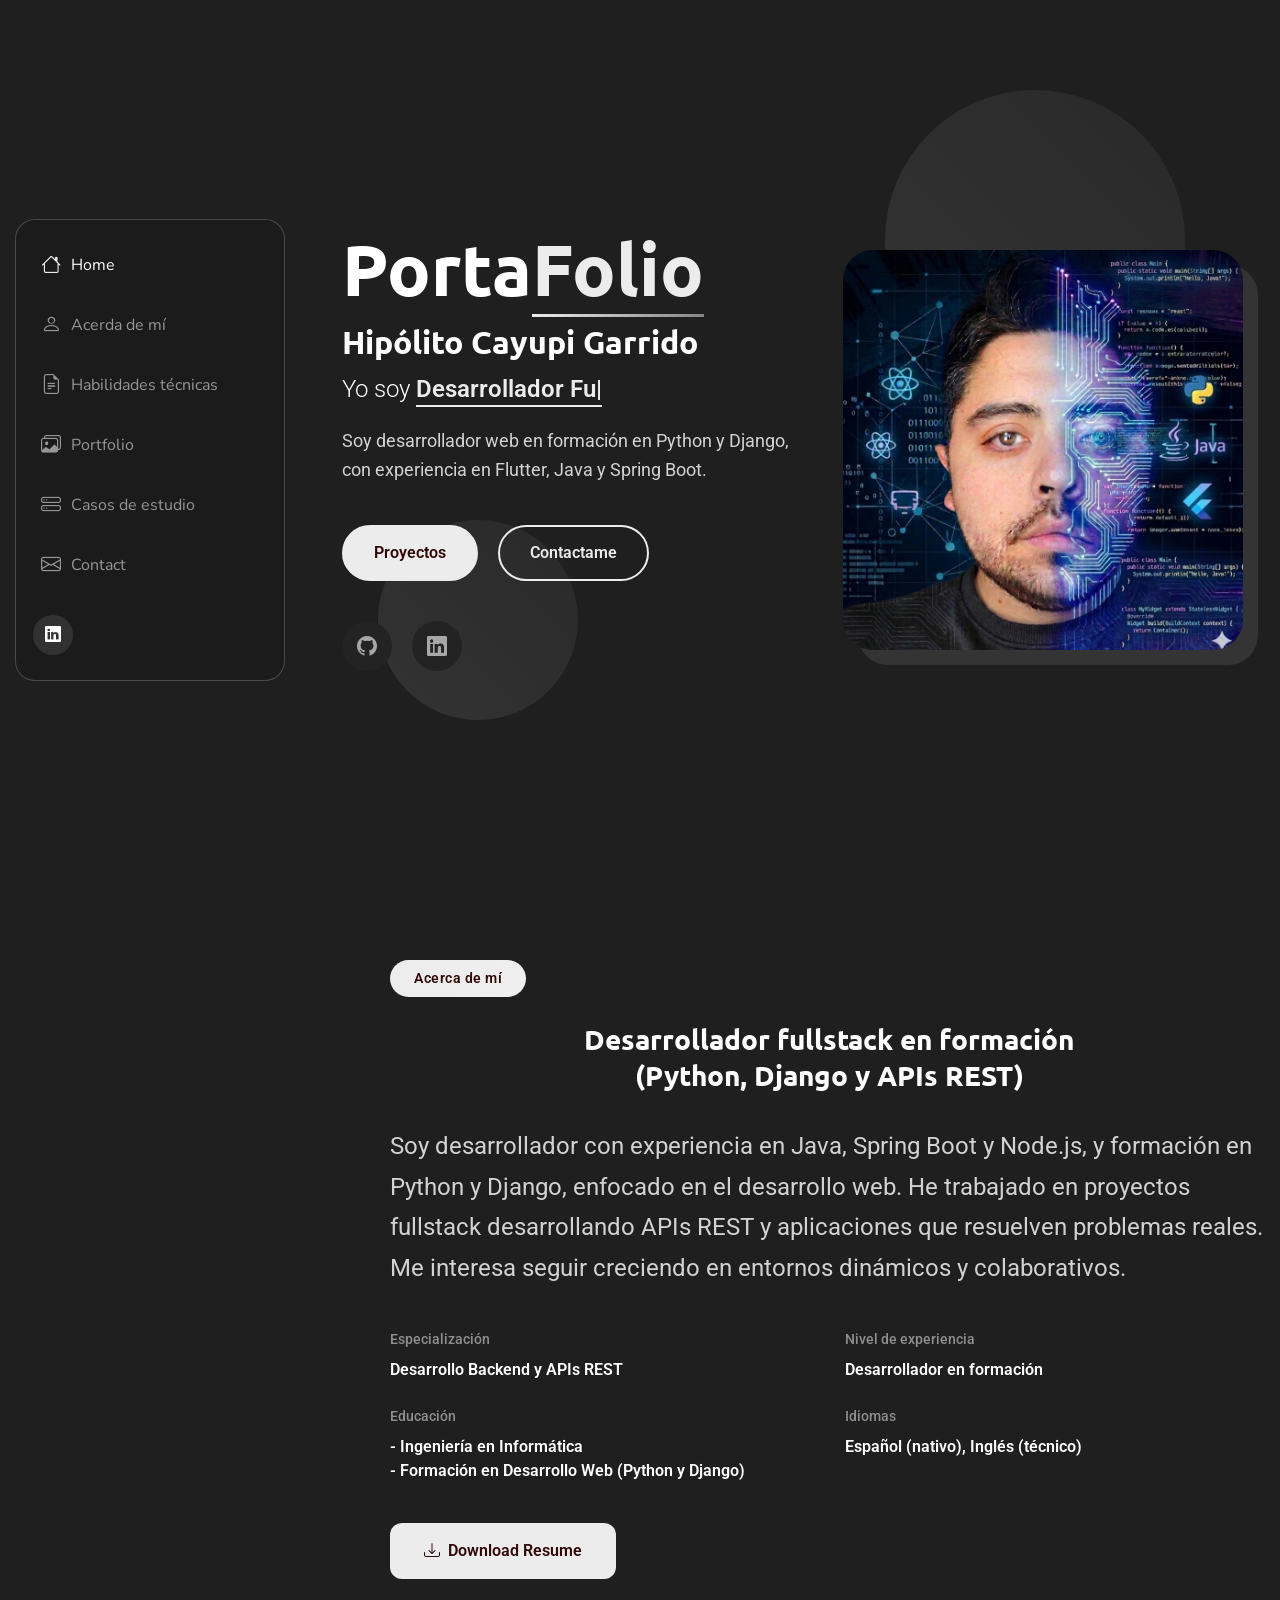
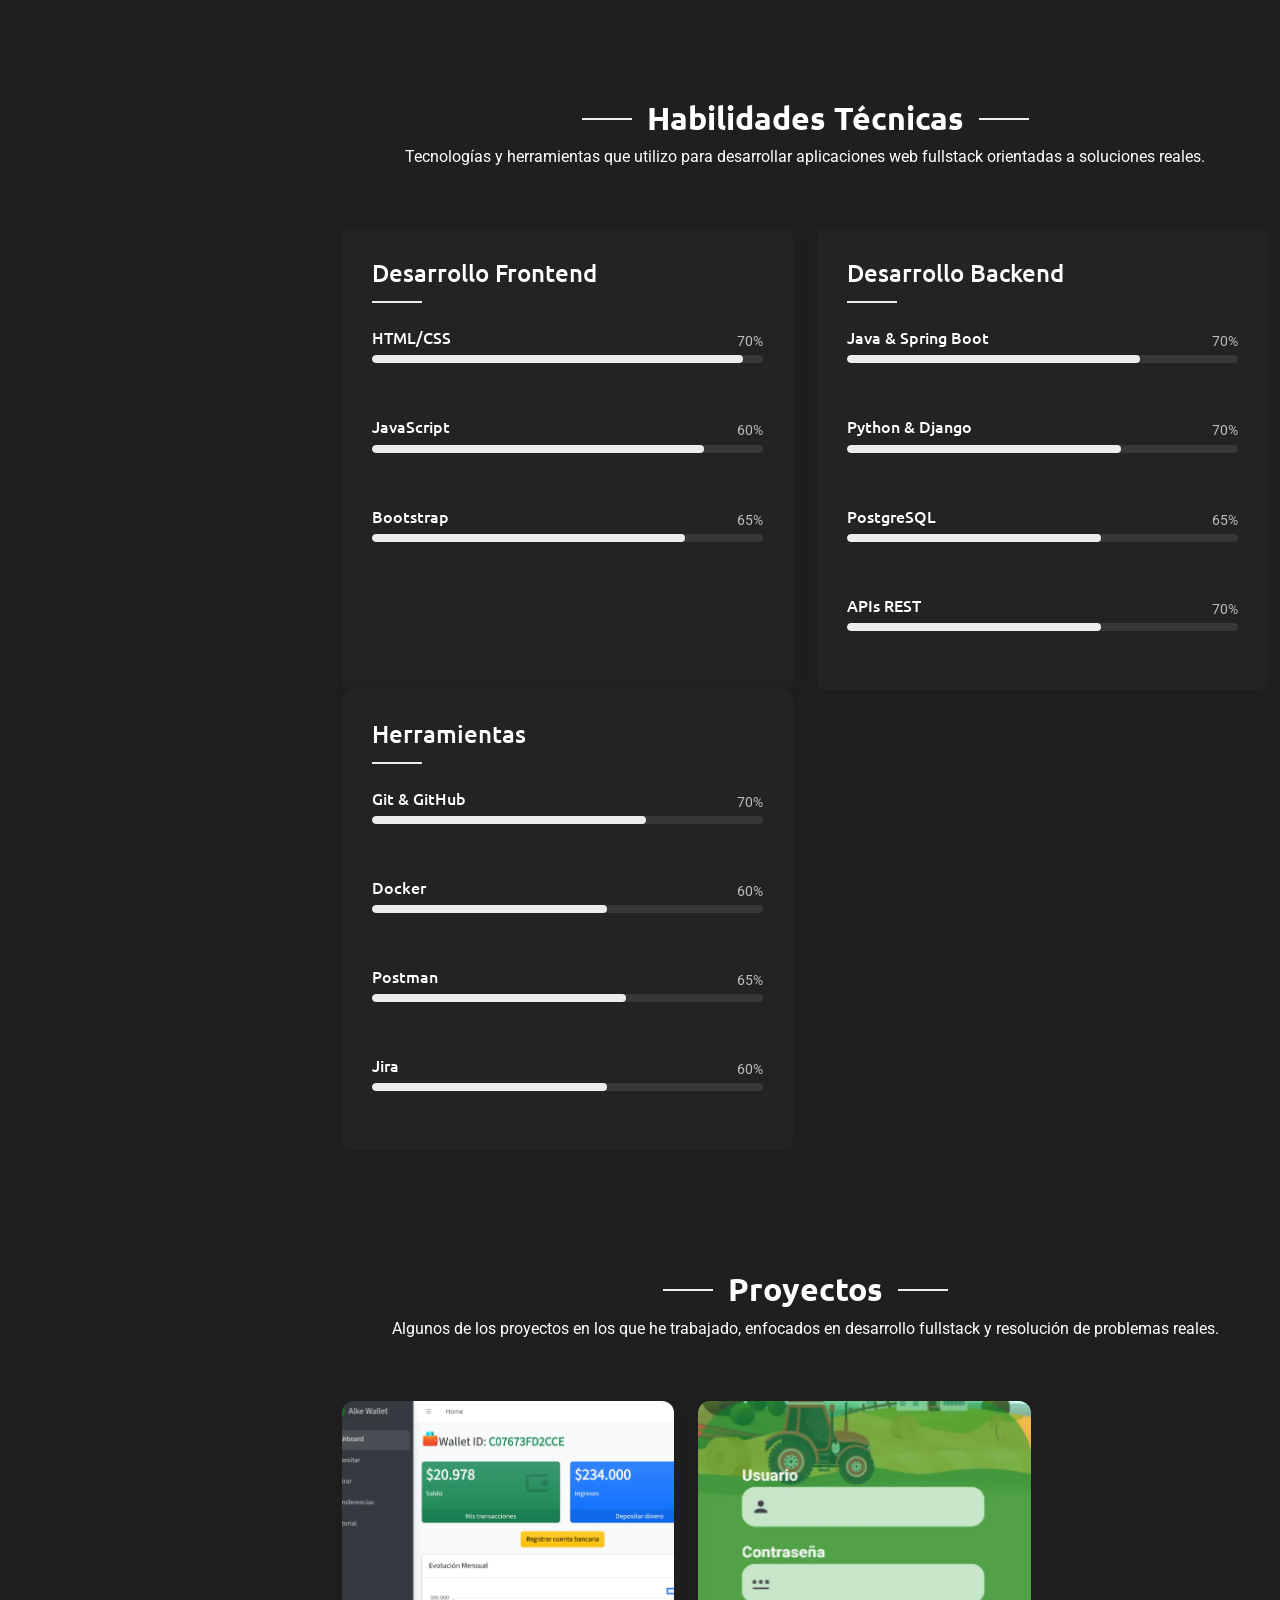
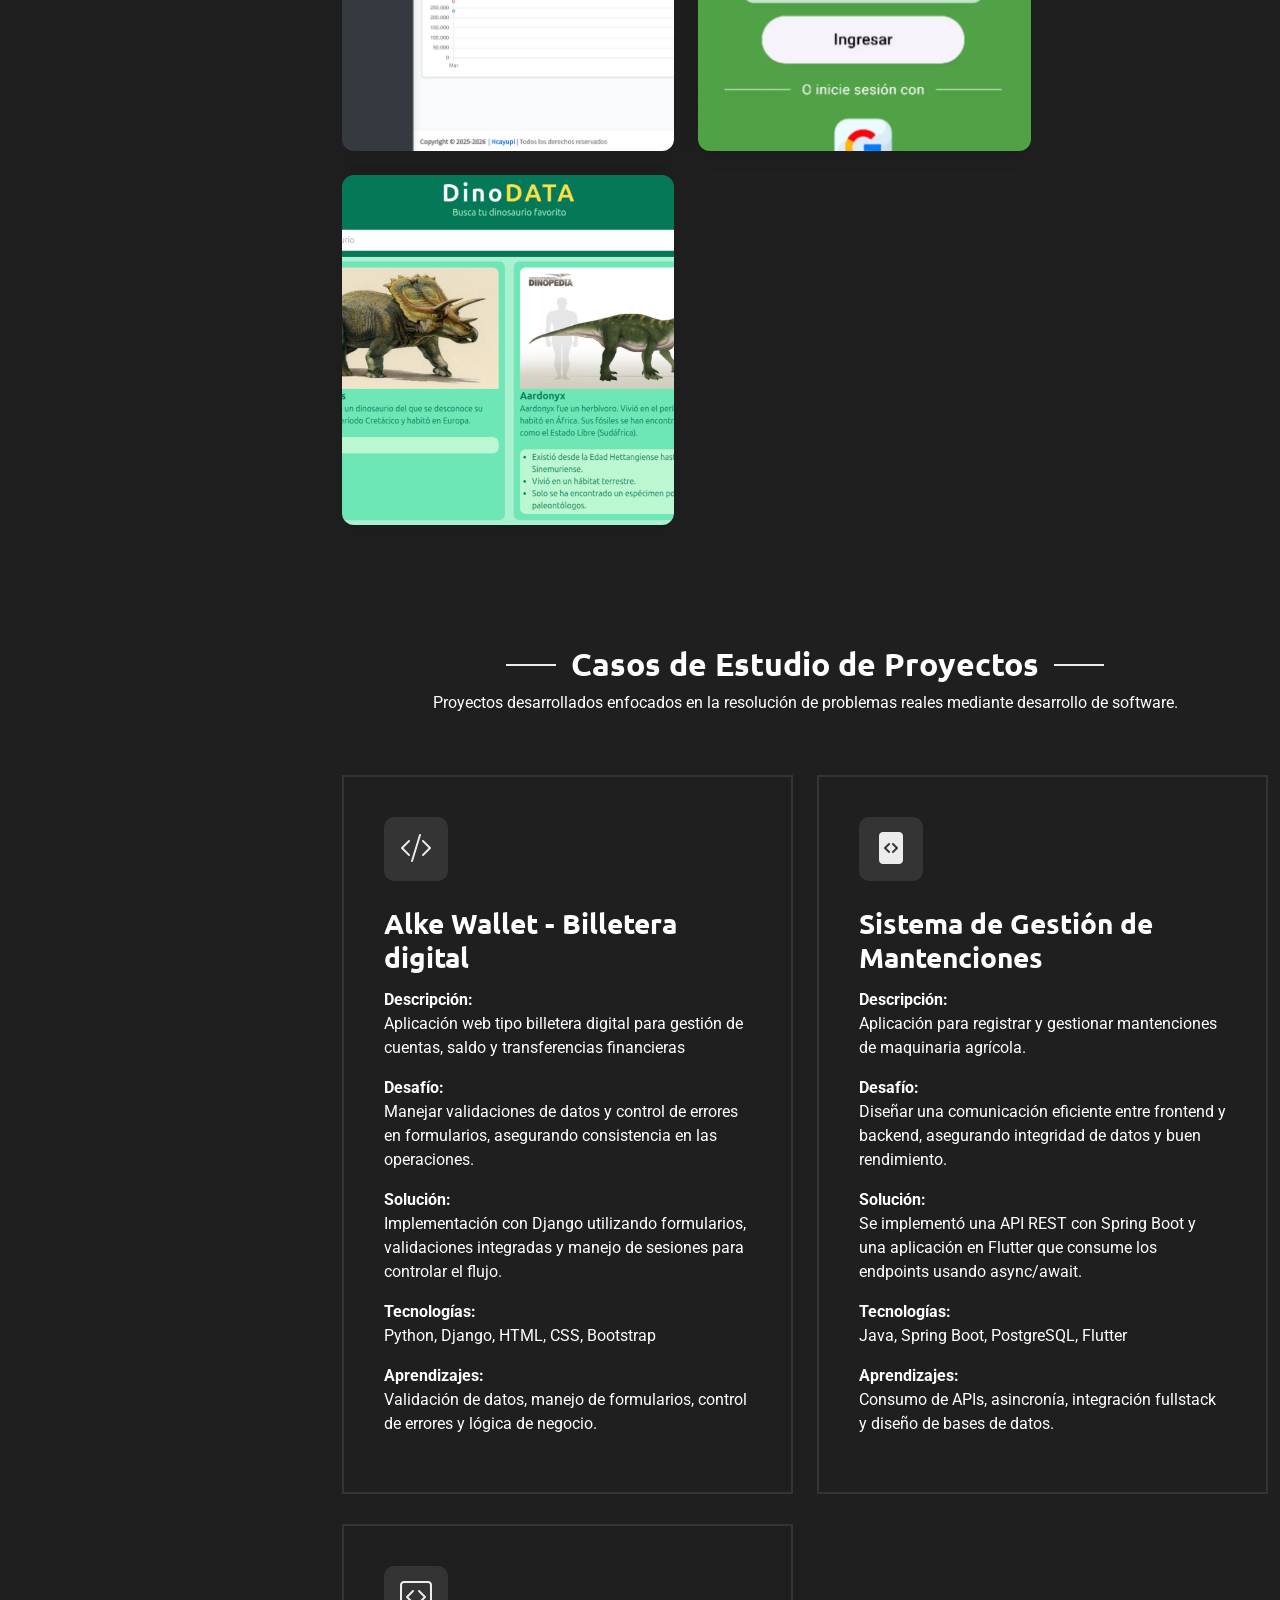
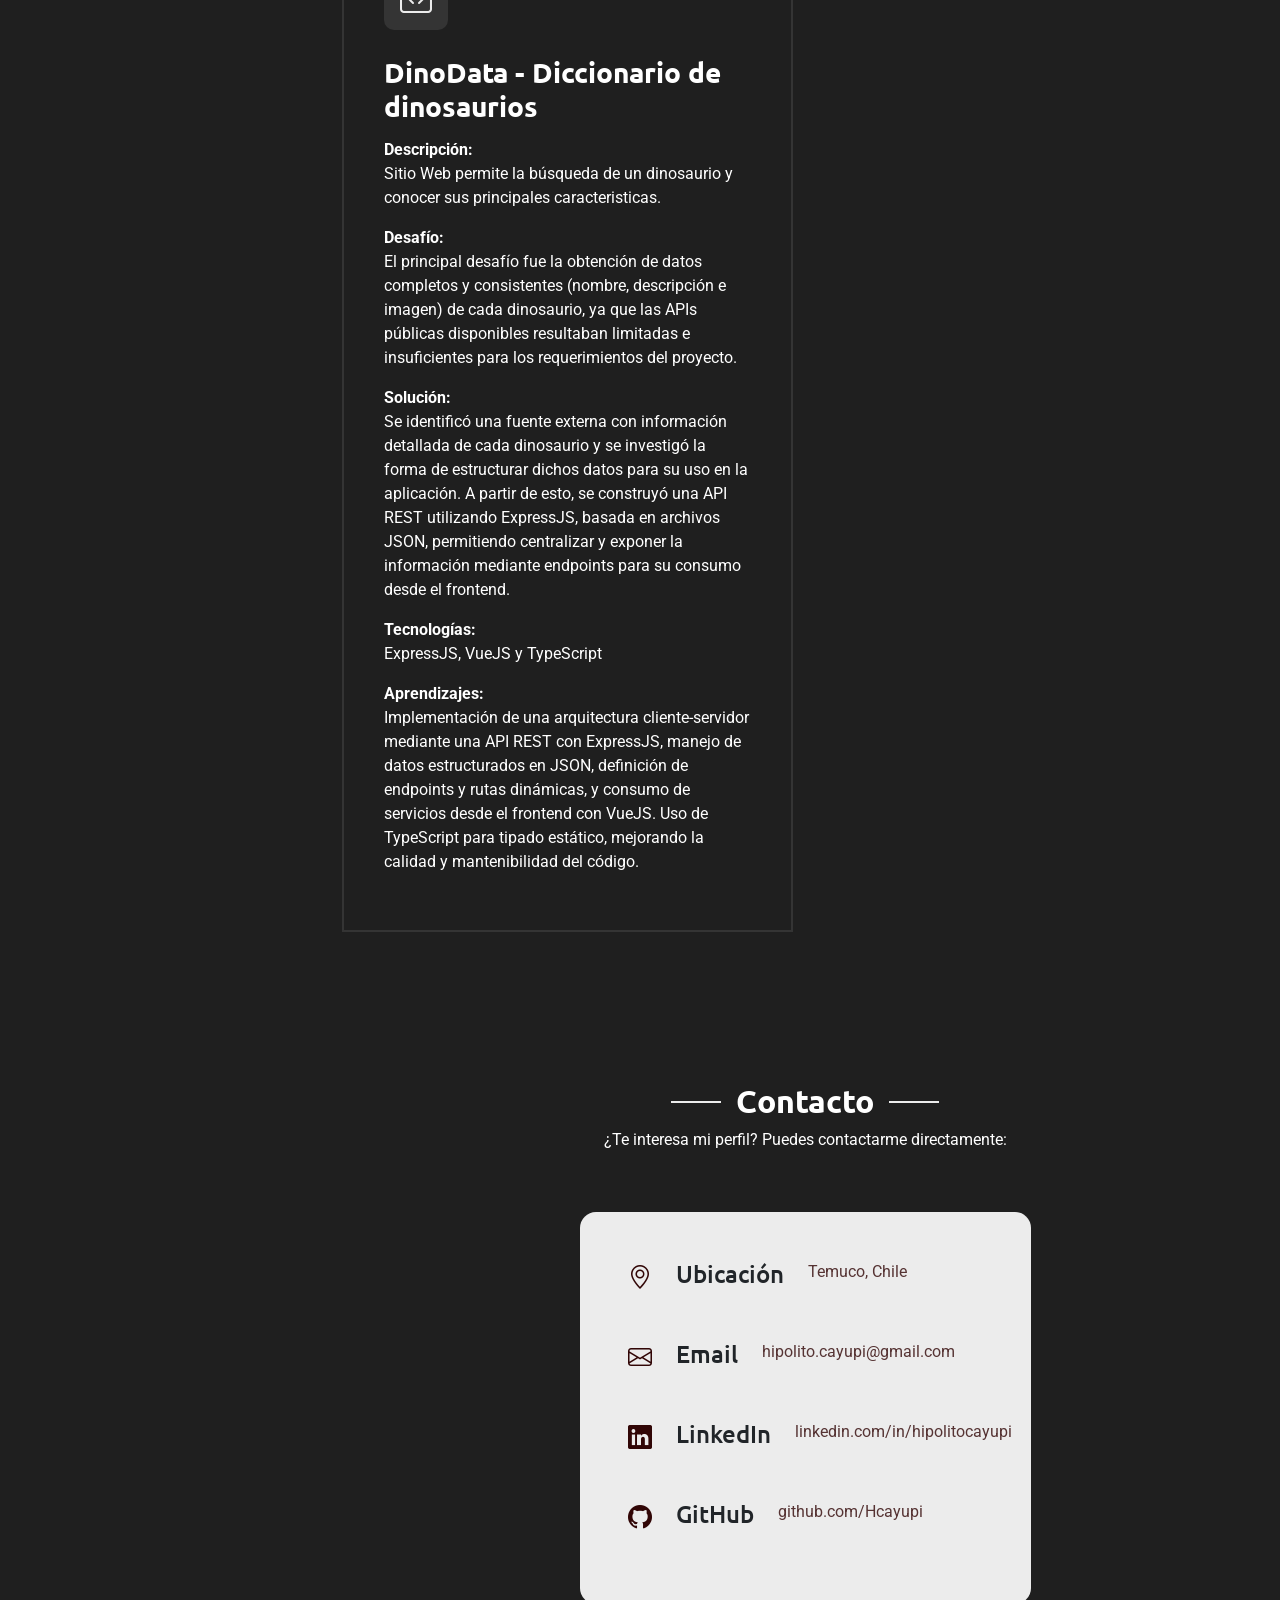
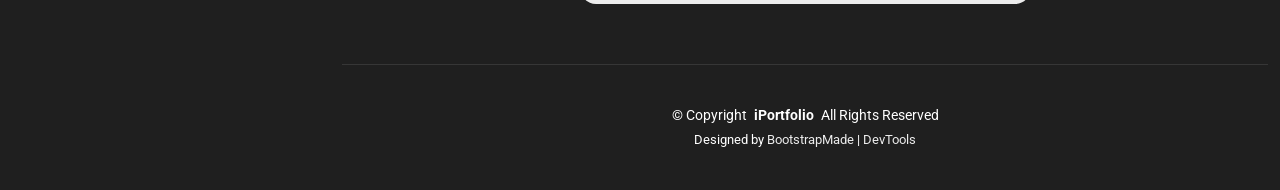
==== commit 47a47c96: "Se añade otro proyecto la portafolio" ====
--- a/index.html
+++ b/index.html
@@ -566,8 +566,9 @@
                           <!--<span class="category">Backend</span>-->
                           <h4 class="text-white">Alke Wallet</h4>
                           <p>
-                            Aplicación web para gestión de transferencias y
-                            cuentas bancarias.
+                            Aplicación web tipo billetera digital para 
+                            gestión de cuentas, saldo y transferencias 
+                            financieras
                           </p>
                           <p>Desarrollado con Python y Django</p>
                           <div class="portfolio-links">
@@ -593,8 +594,7 @@
                   </div>
 
                   <div
-                    class="col-lg-6 col-md-6 portfolio-item isotope-item filter-fullstack"
-                  >
+                    class="col-lg-6 col-md-6 portfolio-item isotope-item filter-fullstack">
                     <div class="portfolio-wrap">
                       <img
                         src="assets/img/portfolio/portfolio-2.webp"
@@ -633,8 +633,56 @@
                       </div>
                     </div>
                   </div>
+
+                   <div
+                    class="col-lg-6 col-md-6 portfolio-item isotope-item filter-fullstack">
+                    <div class="portfolio-wrap">
+                      <img
+                        src="assets/img/portfolio/dino_data.png"
+                        class="img-fluid"
+                        alt="Sistema de mantenciones"
+                      />
+                      <div class="portfolio-info">
+                        <div class="content">
+                          <!--<span class="category">Fullstack</span>-->
+                          <h4 class="text-white">Diccionario de dinosaurios</h4>
+                          <p>
+                            Diccionario web de dinosaurios. Permite buscar un dinosaurio
+                            y conocer sus principales caracteristicas.
+                          </p>
+                          <p>
+                            Desarrollado con VueJS y TypeScript. API generada con ExpressJS del sitio: 
+                            <a href="https://dinosaurpictures.org/" class="text-info">dinosaurpictures.org</a>
+                          </p>
+                          <div class="portfolio-links">
+                          <a
+                              href="assets/img/portfolio/Dino_data.mp4"
+                              class="glightbox"
+                              data-type="video"
+                              title="Proyecto DinoData"
+                            >  <i class="bi bi-plus-lg"></i>
+                            </a>
+
+                            <a
+                              href="https://dinosaurs-app.vercel.app/"
+                              title="Acceder al sitio"
+                            >
+                             <i class="bi bi-link"></i>
+
+                               <a
+                              href="https://github.com/Hcayupi/vue-project/tree/main/dinosaurs-app"
+                              title="Acceder al sitio"
+                            >
+                             <i class="bi bi-github"></i>
+                            </a>
+                          </div>
+                        </div>
+                      </div>
+                    </div>
+                  </div>
                 </div>
                 <!-- End Portfolio Container -->
+                 
               </div>
             </div>
           </div>
@@ -663,8 +711,9 @@
                 <div class="mb-3">
                   <strong>Descripción:</strong>
                   <p class="mb-0">
-                    Aplicación web para gestión de cuentas y transferencias
-                    entre usuarios.
+                    Aplicación web tipo billetera digital para 
+                    gestión de cuentas, saldo y transferencias 
+                    financieras
                   </p>
                 </div>
 
@@ -703,7 +752,7 @@
             <div class="col-lg-6" data-aos="fade-up" data-aos-delay="100">
               <div class="service-card">
                 <div class="service-icon">
-                  <i class="bi bi-code-slash"></i>
+                  <i class="bi bi-file-code-fill"></i>
                 </div>
                 <h3>Sistema de Gestión de Mantenciones</h3>
 
@@ -745,6 +794,57 @@
                 </div>
               </div>
             </div>
+
+              <div class="container">
+          <div class="row">
+            <div class="col-lg-6" data-aos="fade-up" data-aos-delay="200">
+              <div class="service-card">
+                <div class="service-icon">
+                  <i class="bi bi-code-square"></i>
+                </div>
+                <h3>DinoData - Diccionario de dinosaurios</h3>
+
+                <div class="mb-3">
+                  <strong>Descripción:</strong>
+                  <p class="mb-0">
+                    Sitio Web  permite la búsqueda de un dinosaurio y conocer sus principales caracteristicas.
+                  </p>
+                </div>
+
+                <div class="mb-3">
+                <strong>Desafío:</strong>
+                <p class="mb-0">
+                  El principal desafío fue la obtención de datos completos y consistentes (nombre, descripción e imagen) de cada dinosaurio, 
+                  ya que las APIs públicas disponibles resultaban limitadas e insuficientes para los requerimientos del proyecto.
+                </p>
+              </div>
+
+                <div class="mb-3">
+                <strong>Solución:</strong>
+                <p class="mb-0">
+                  Se identificó una fuente externa con información detallada de cada dinosaurio y se investigó la forma de estructurar 
+                  dichos datos para su uso en la aplicación. A partir de esto, se construyó una API REST utilizando ExpressJS, basada en 
+                  archivos JSON, permitiendo centralizar y exponer la información mediante endpoints para su consumo desde el frontend.
+                </p>
+              </div>
+
+                <div class="mb-3">
+                  <strong>Tecnologías:</strong>
+                  <p class="mb-0">ExpressJS, VueJS y TypeScript</p>
+                </div>
+
+                <div class="mb-3">
+                  <strong>Aprendizajes:</strong>
+                  <p class="mb-0">
+                  Implementación de una arquitectura cliente-servidor mediante una API REST con ExpressJS, 
+                  manejo de datos estructurados en JSON, definición de endpoints y rutas dinámicas, 
+                  y consumo de servicios desde el frontend con VueJS. Uso de TypeScript para tipado estático, 
+                  mejorando la calidad y mantenibilidad del código.
+                  </p>
+                </div>
+              </div>
+            </div>
+
           </div>
         </div>
       </section>
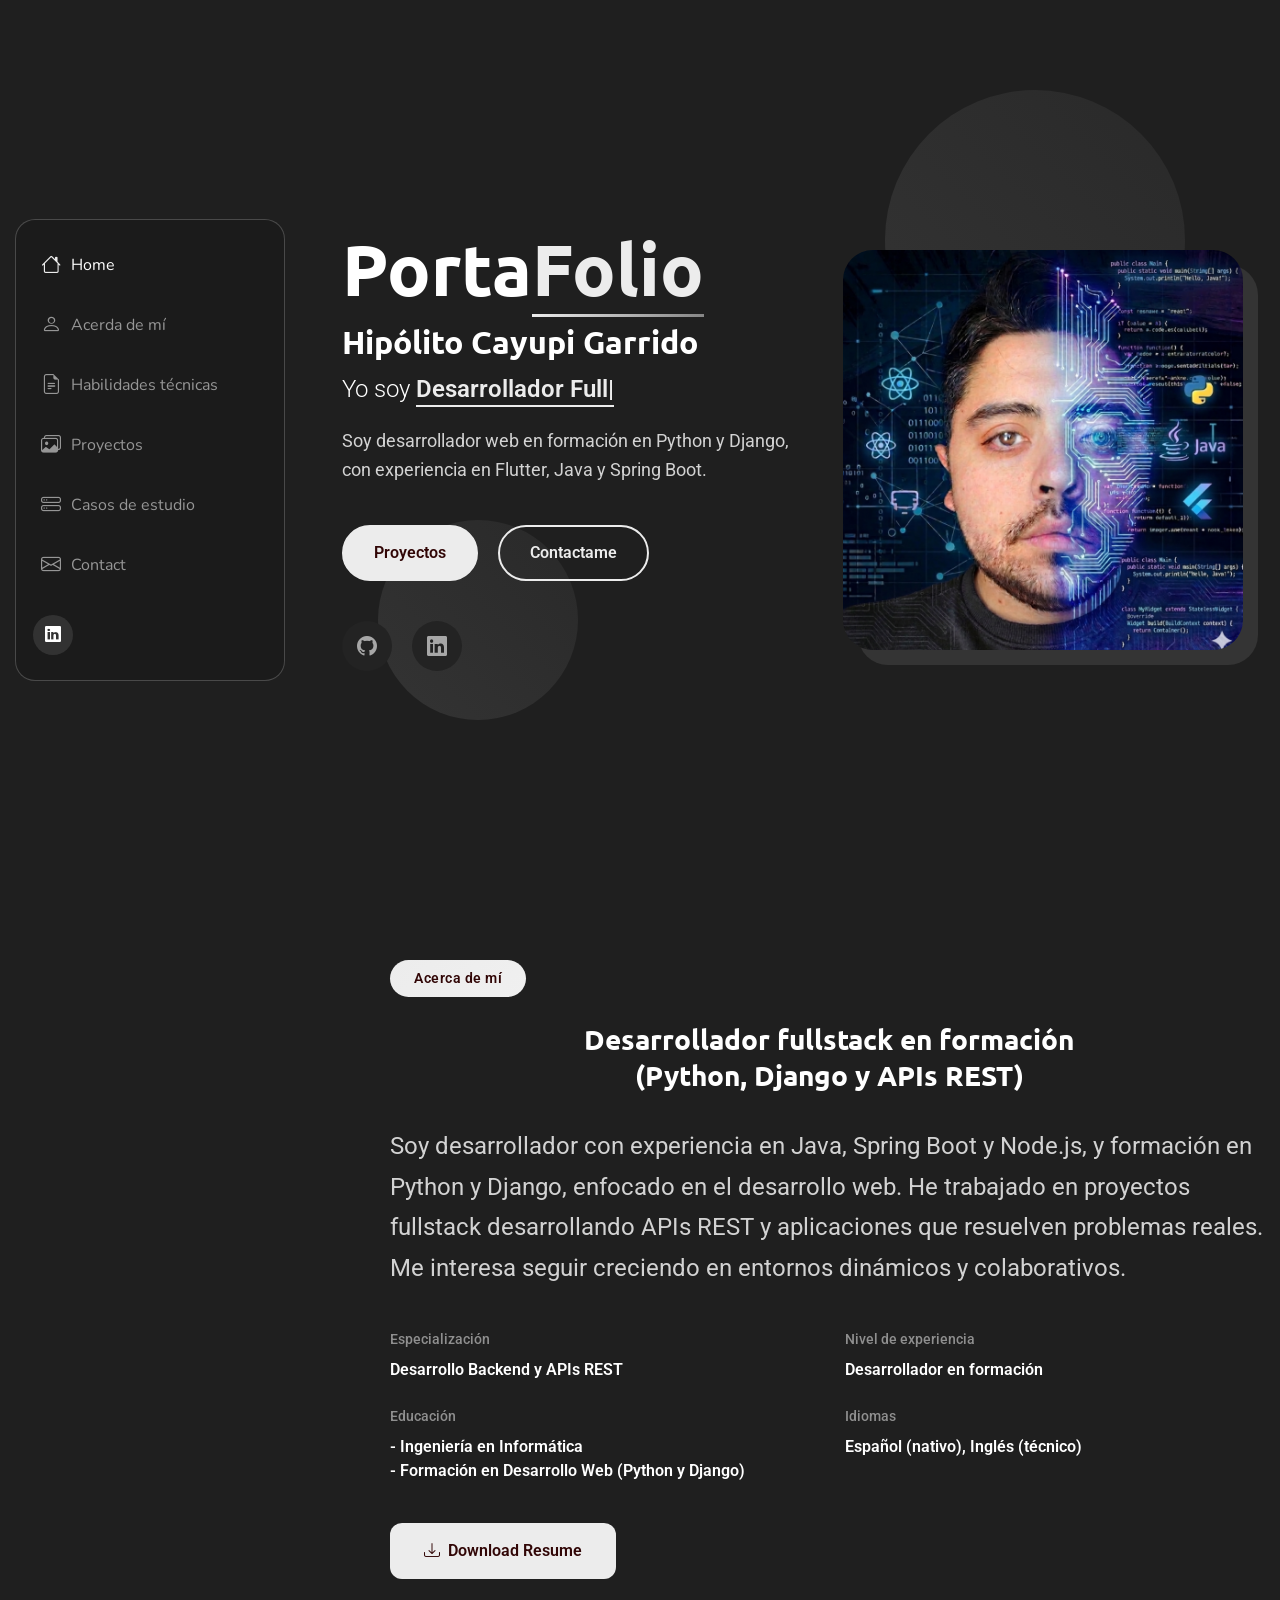
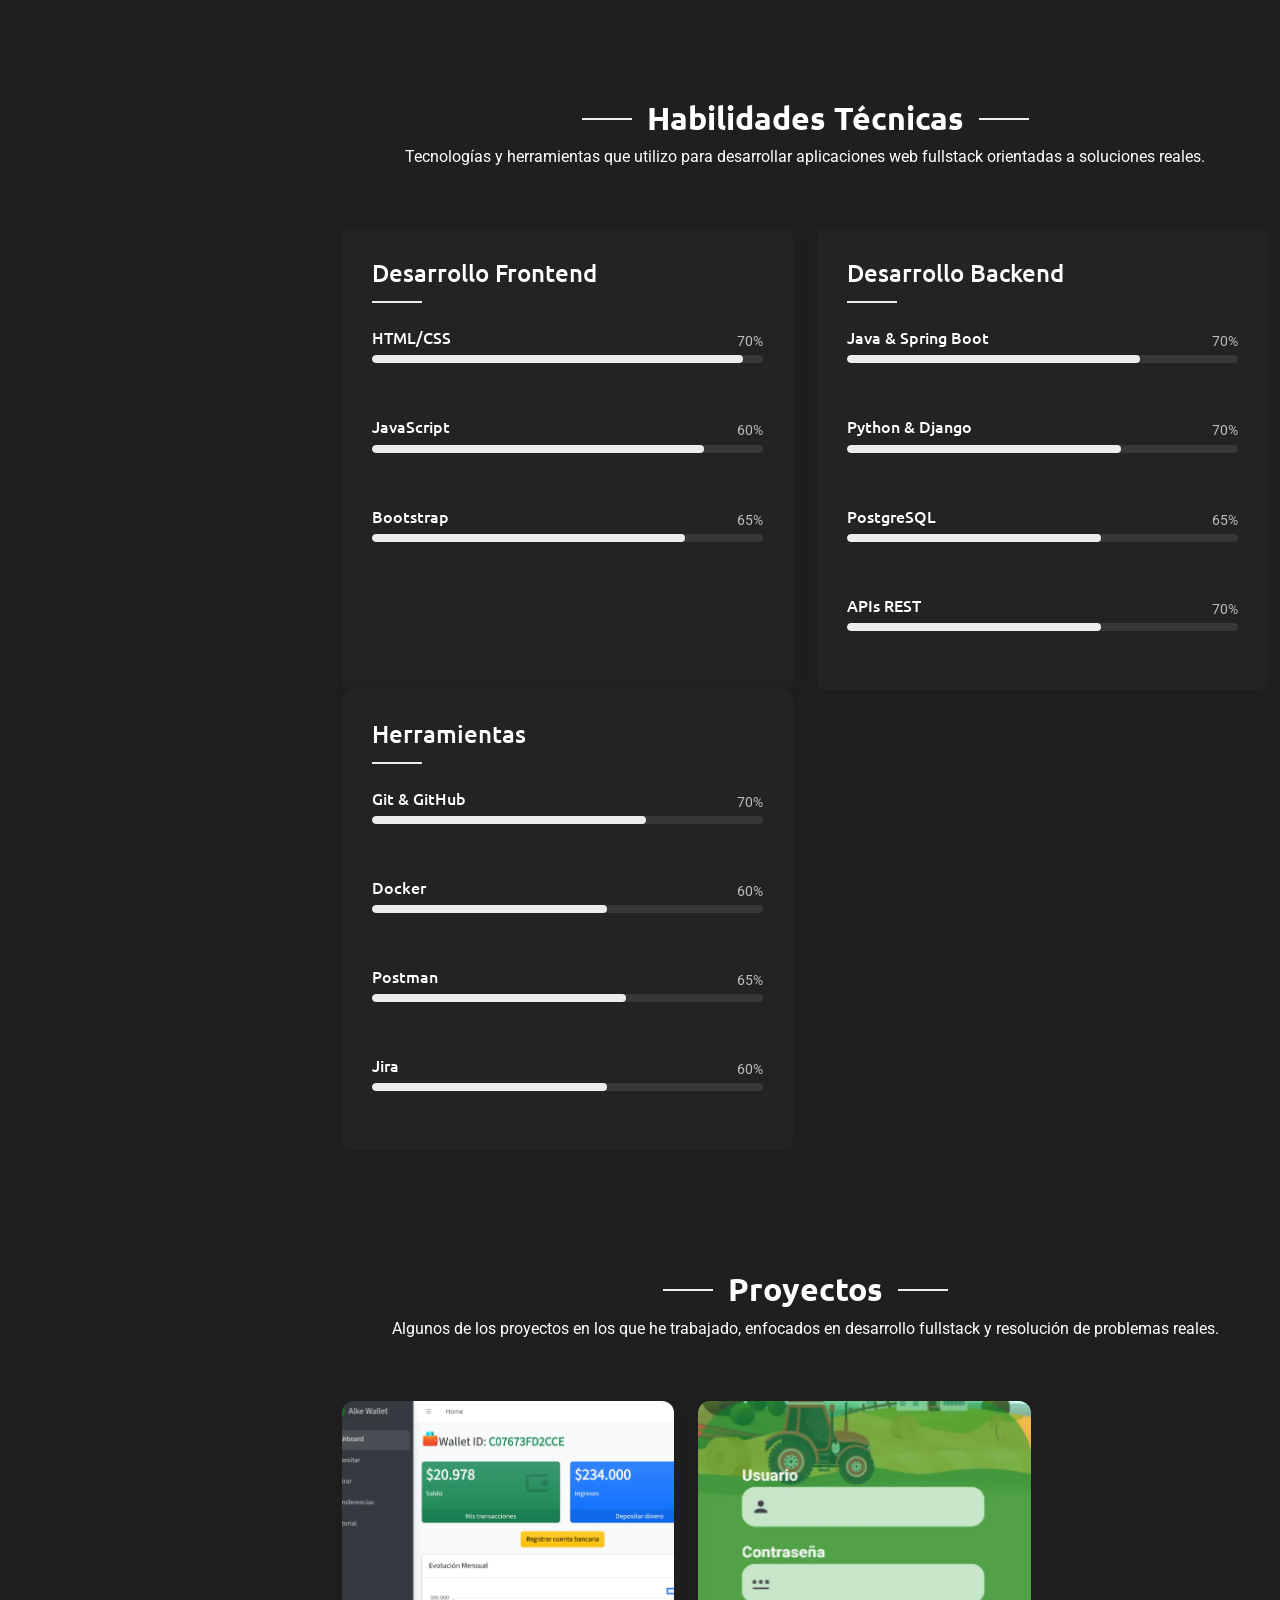
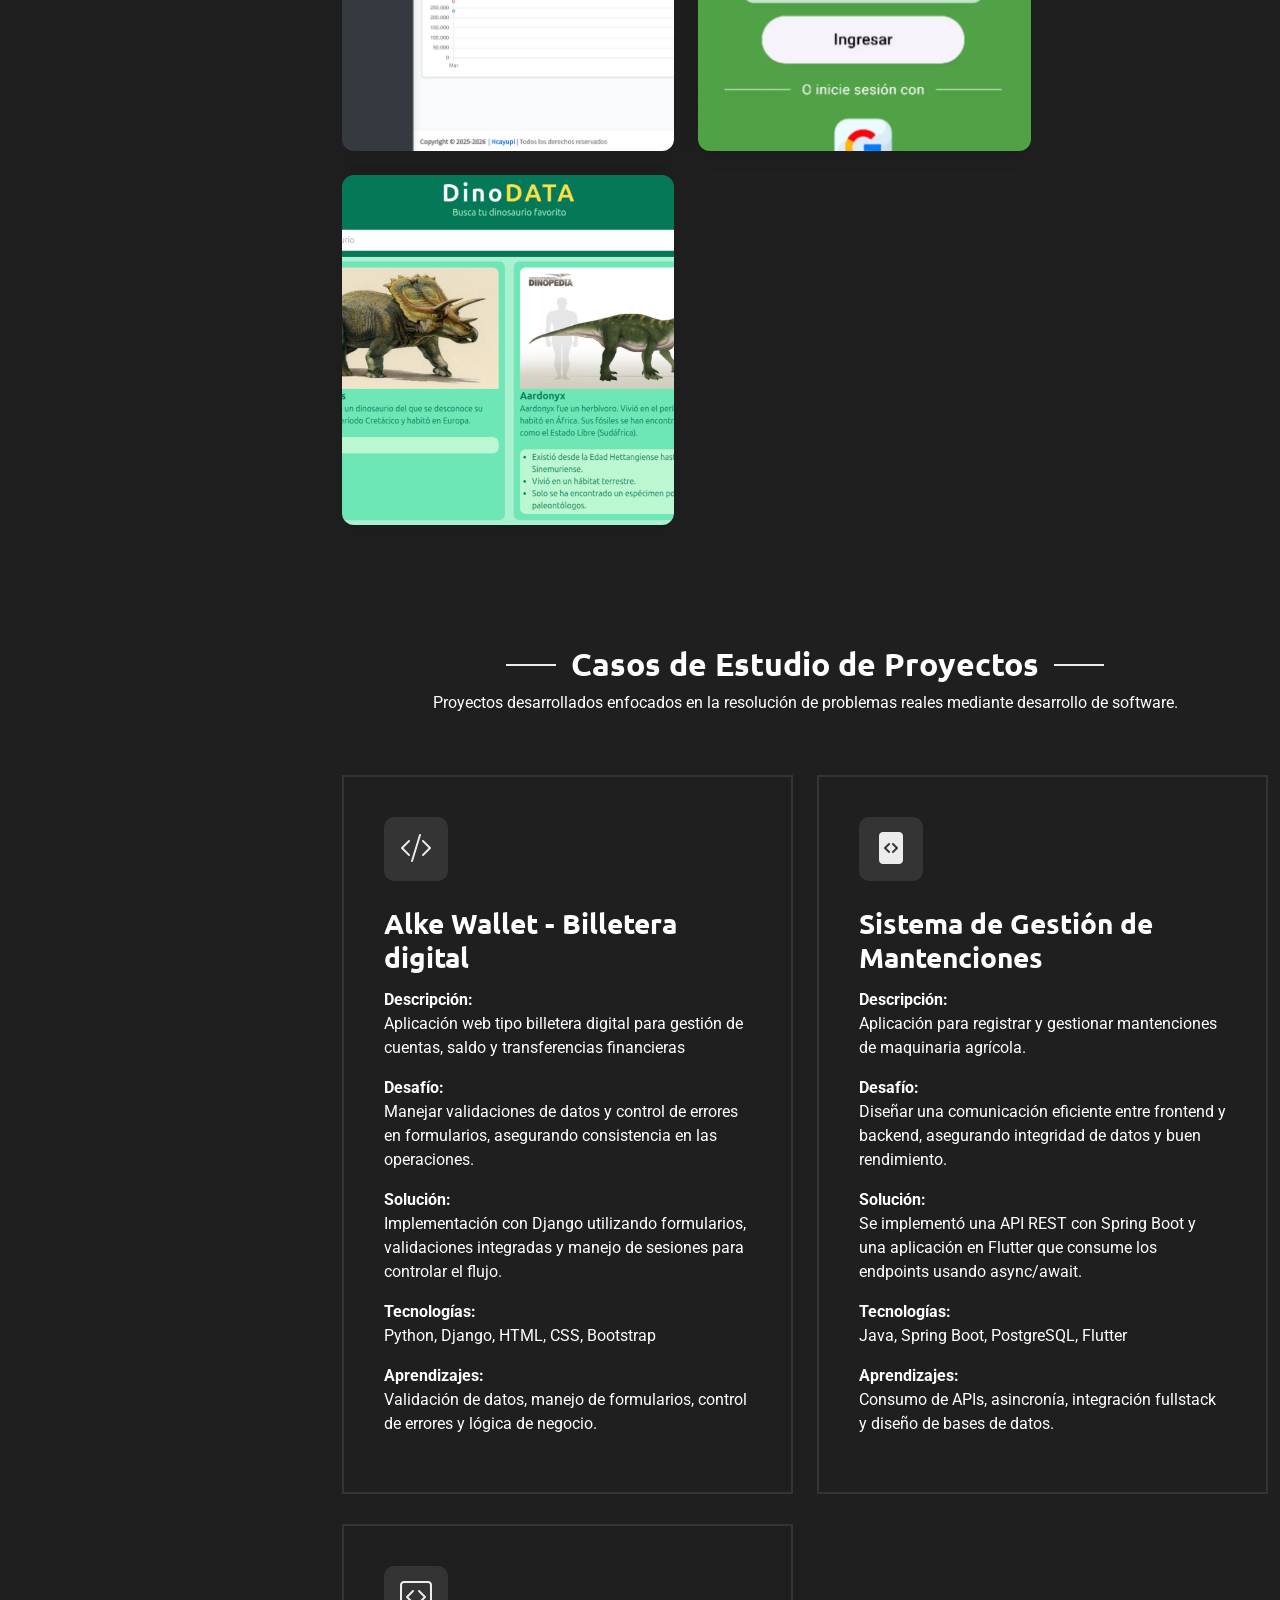
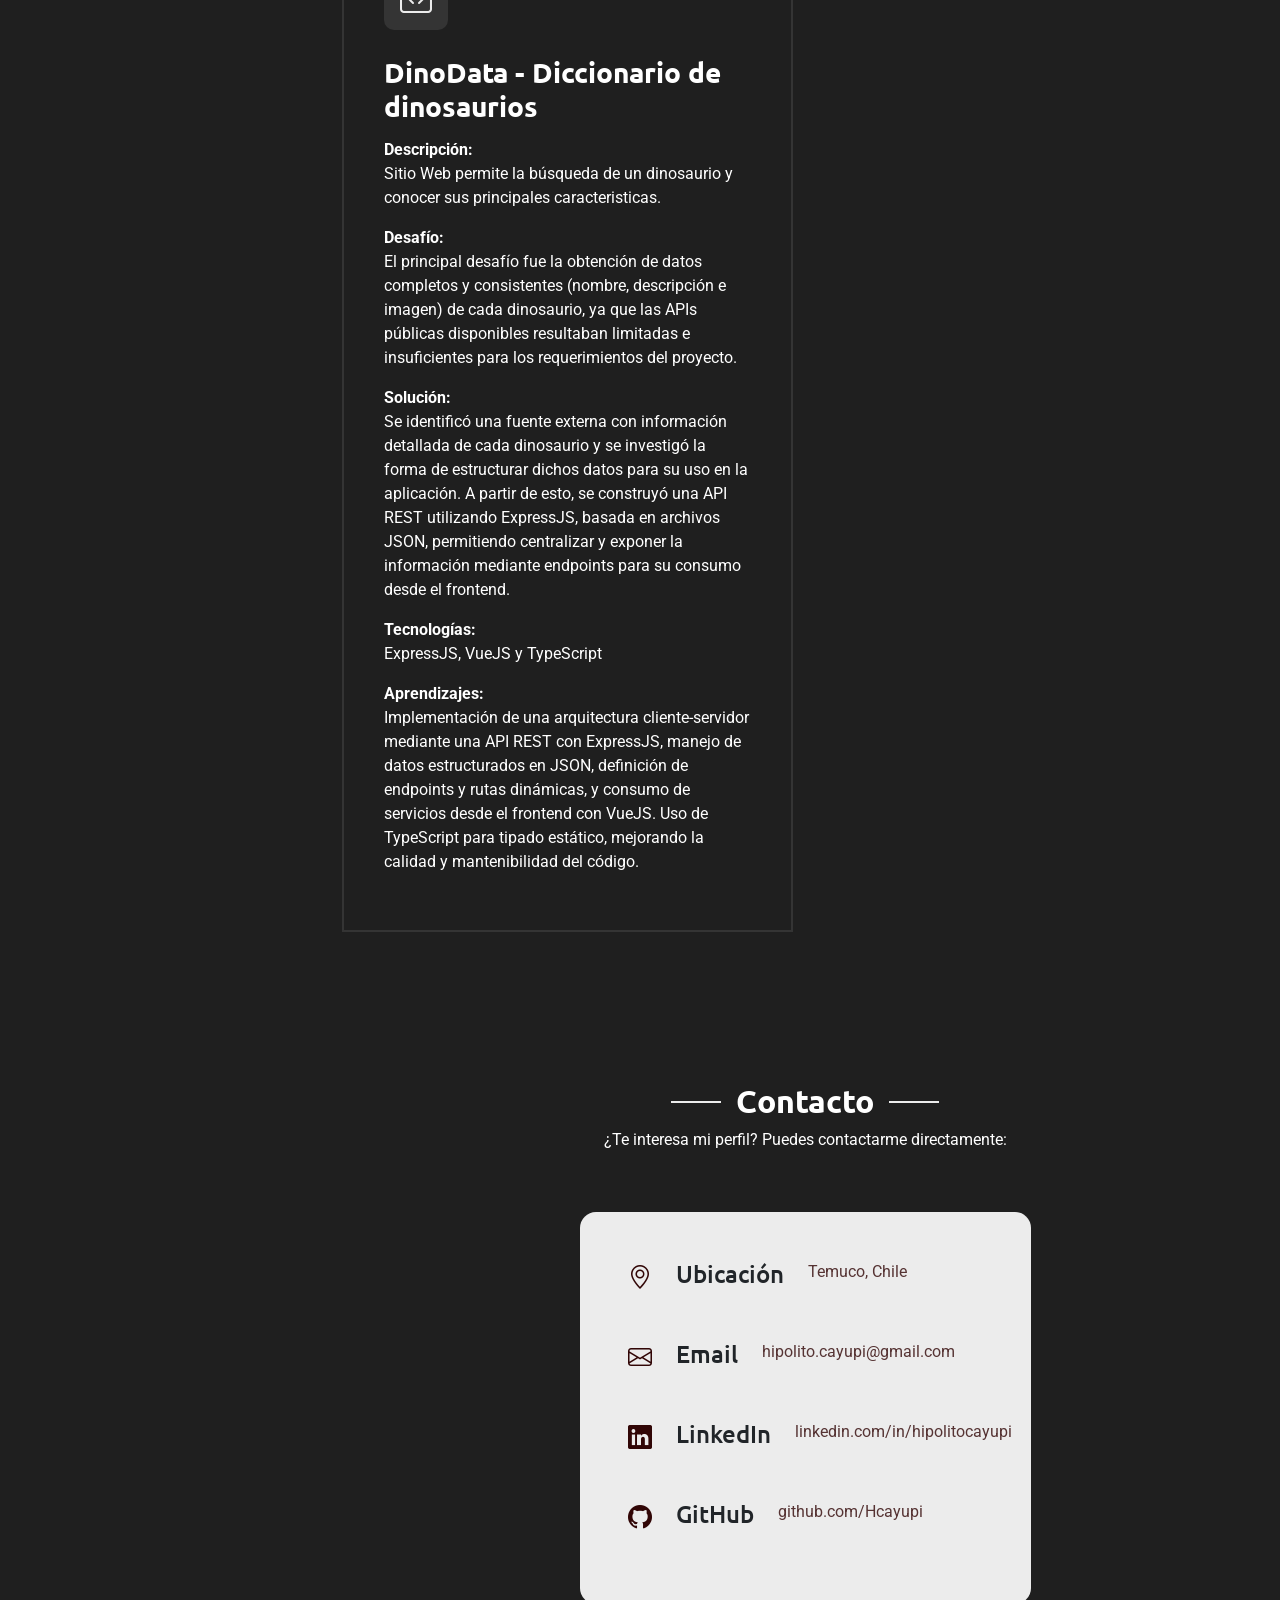
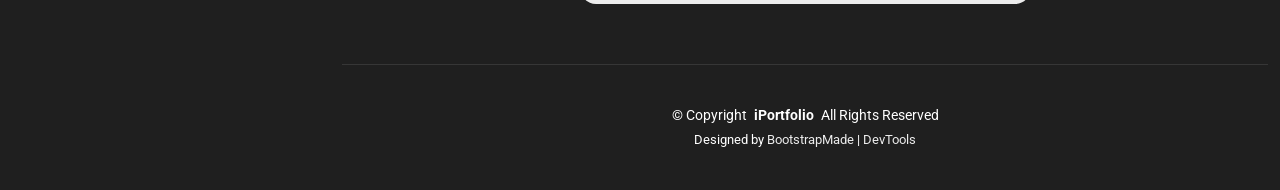
==== commit 908898d0: "Se añade otro proyecto la portafolio" ====
--- a/index.html
+++ b/index.html
@@ -67,7 +67,7 @@
             </li>
             <li>
               <a href="#portfolio"
-                ><i class="bi bi-images navicon"></i> Portfolio</a
+                ><i class="bi bi-images navicon"></i> Proyectos</a
               >
             </li>
             <li>
@@ -523,14 +523,14 @@
         </div>
         <!-- End Section Title -->
 
-        <div class="container" data-aos="fade-up" data-aos-delay="100">
+        <div class="container " data-aos="fade-up" data-aos-delay="100">
           <div
-            class="isotope-layout"
+            class="isotope-layout  justify-items-center"
             data-default-filter="*"
             data-layout="masonry"
             data-sort="original-order"
           >
-            <div class="row">
+            <div class="row ">
               <!-- <div class="col-lg-3 filter-sidebar">
                 <div
                   class="filters-wrapper"
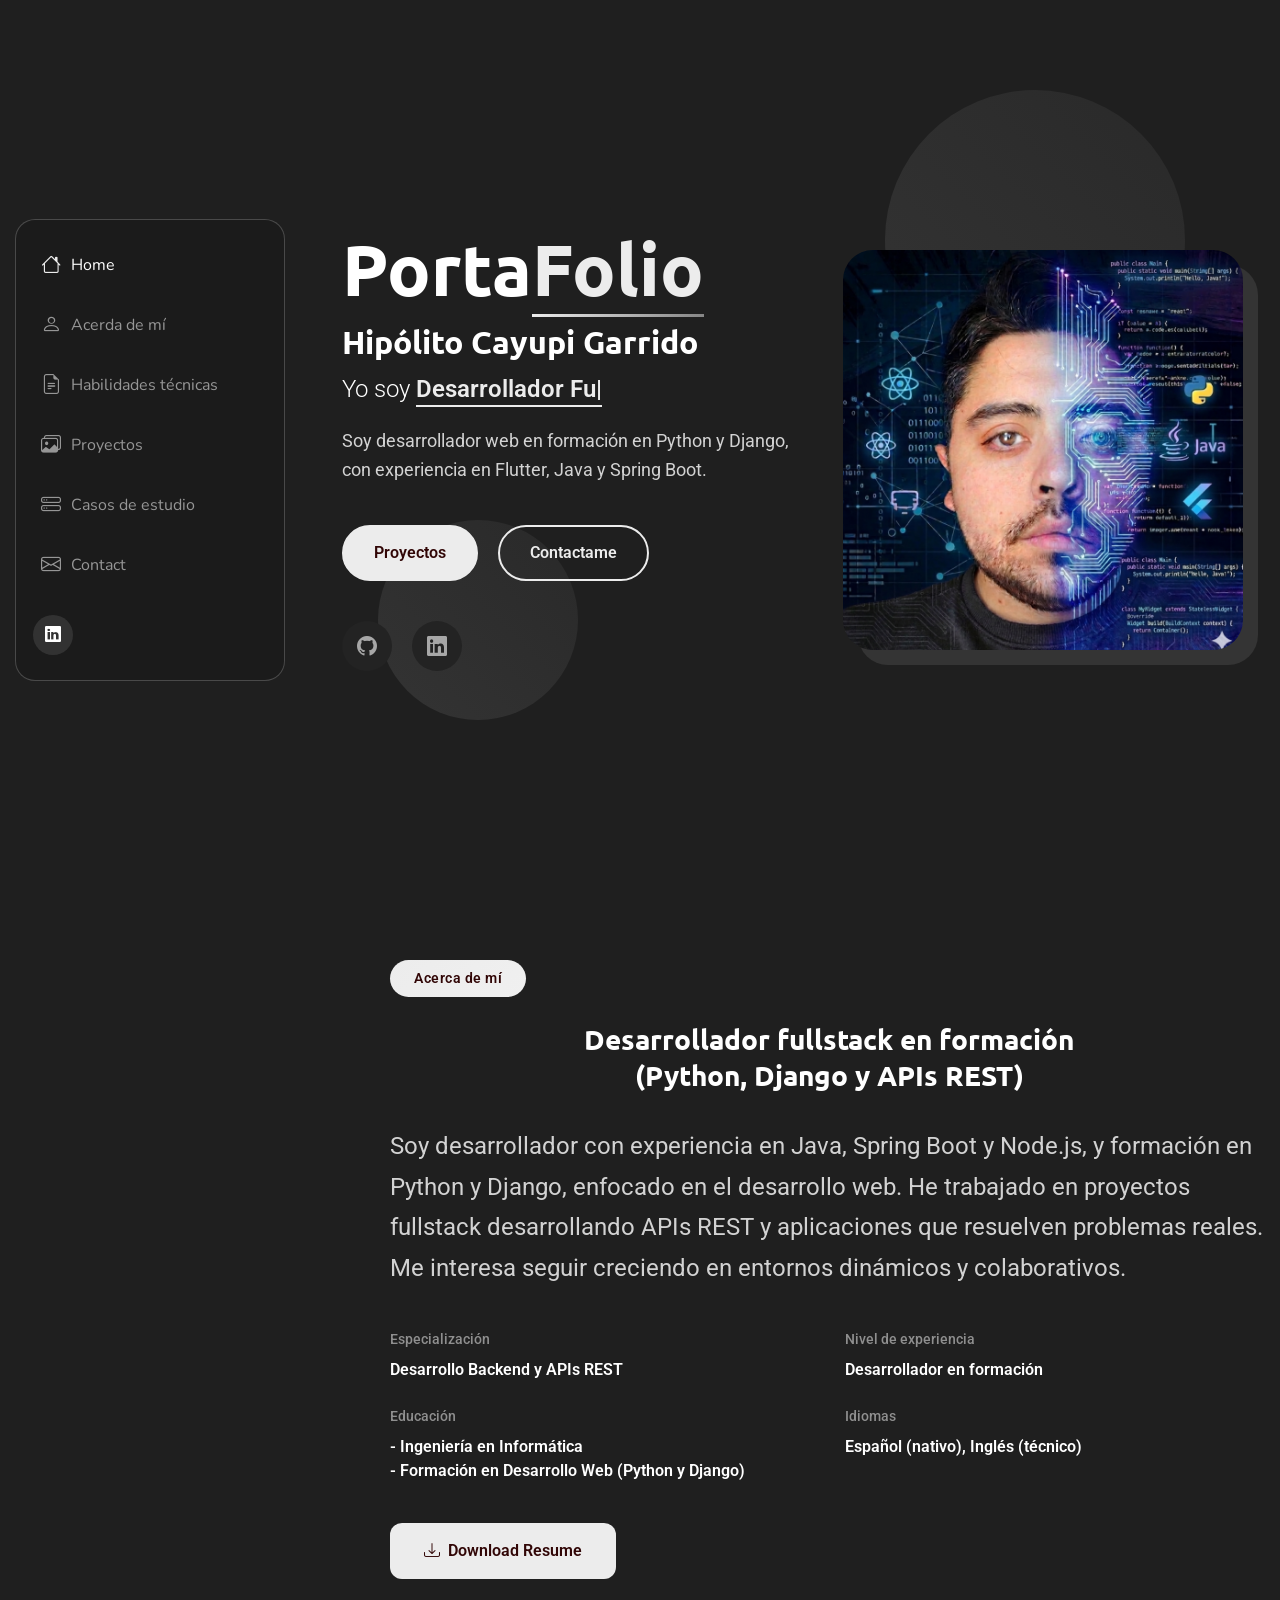
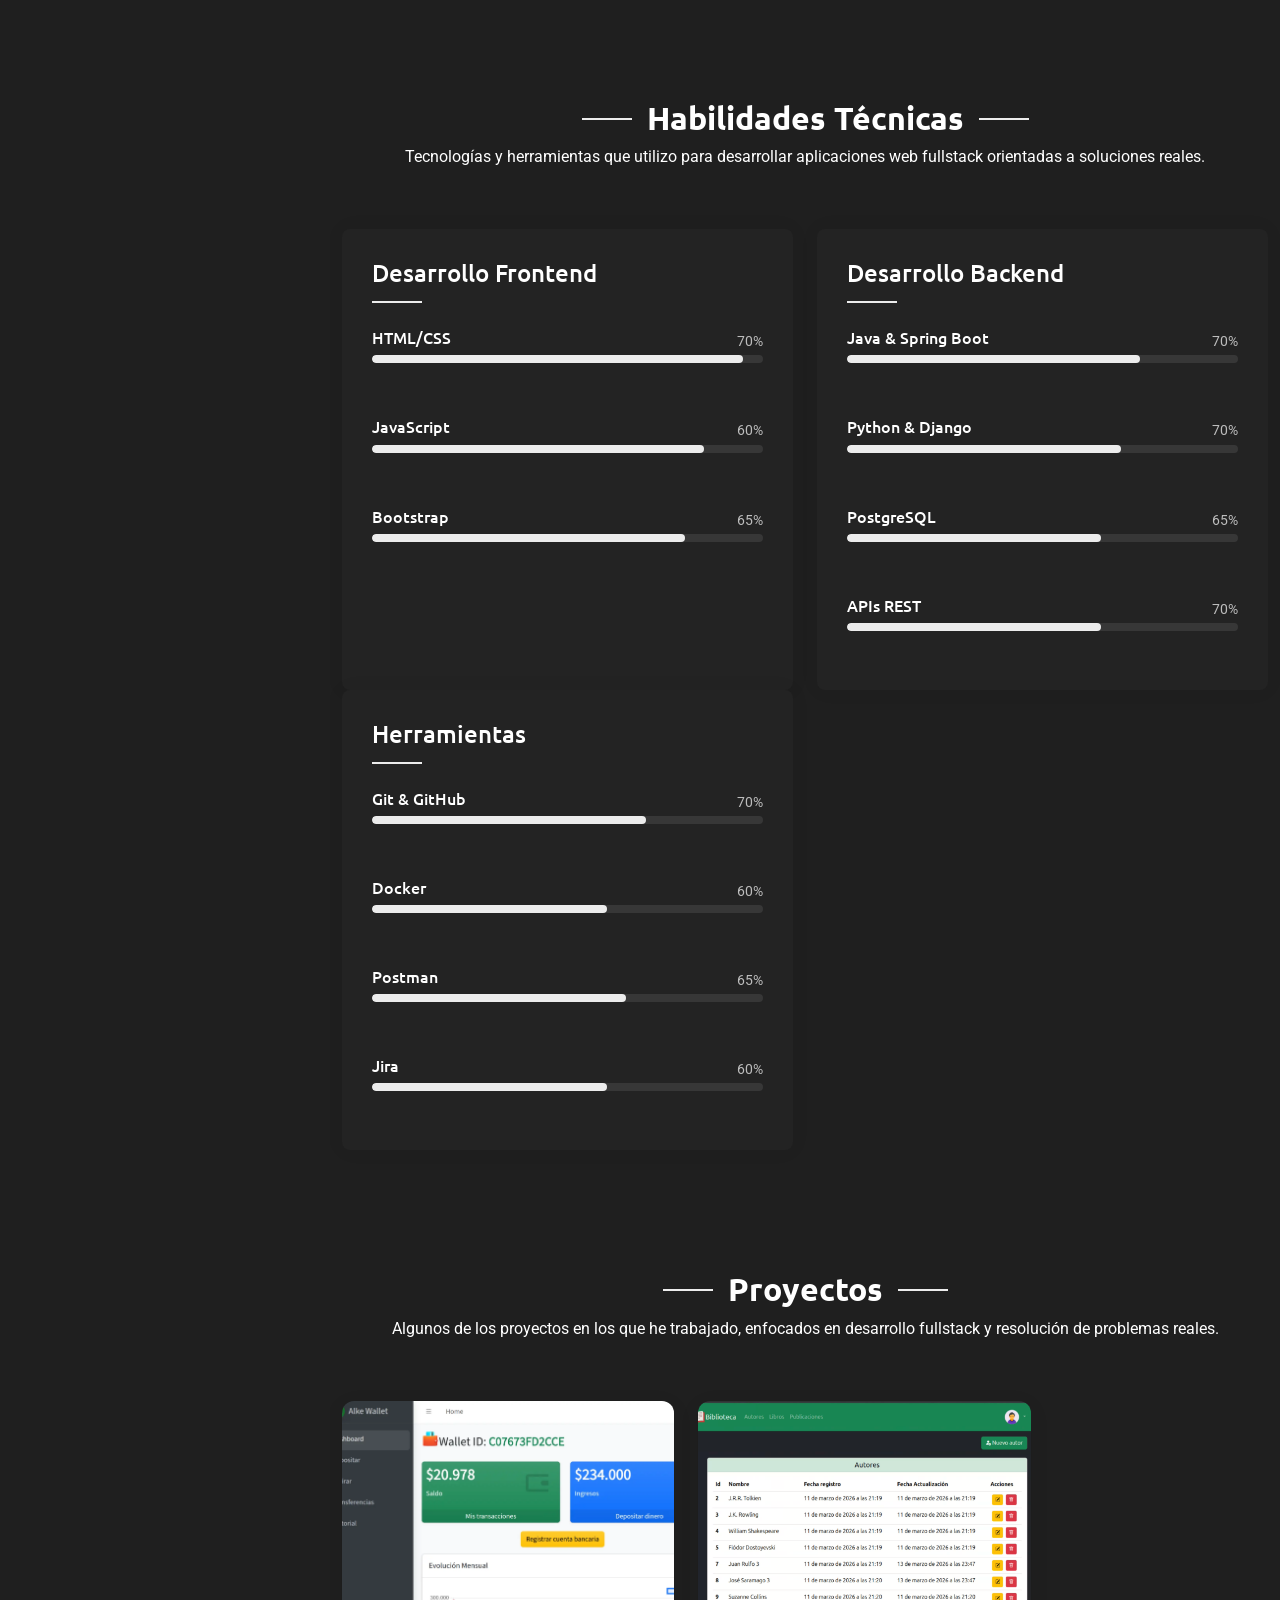
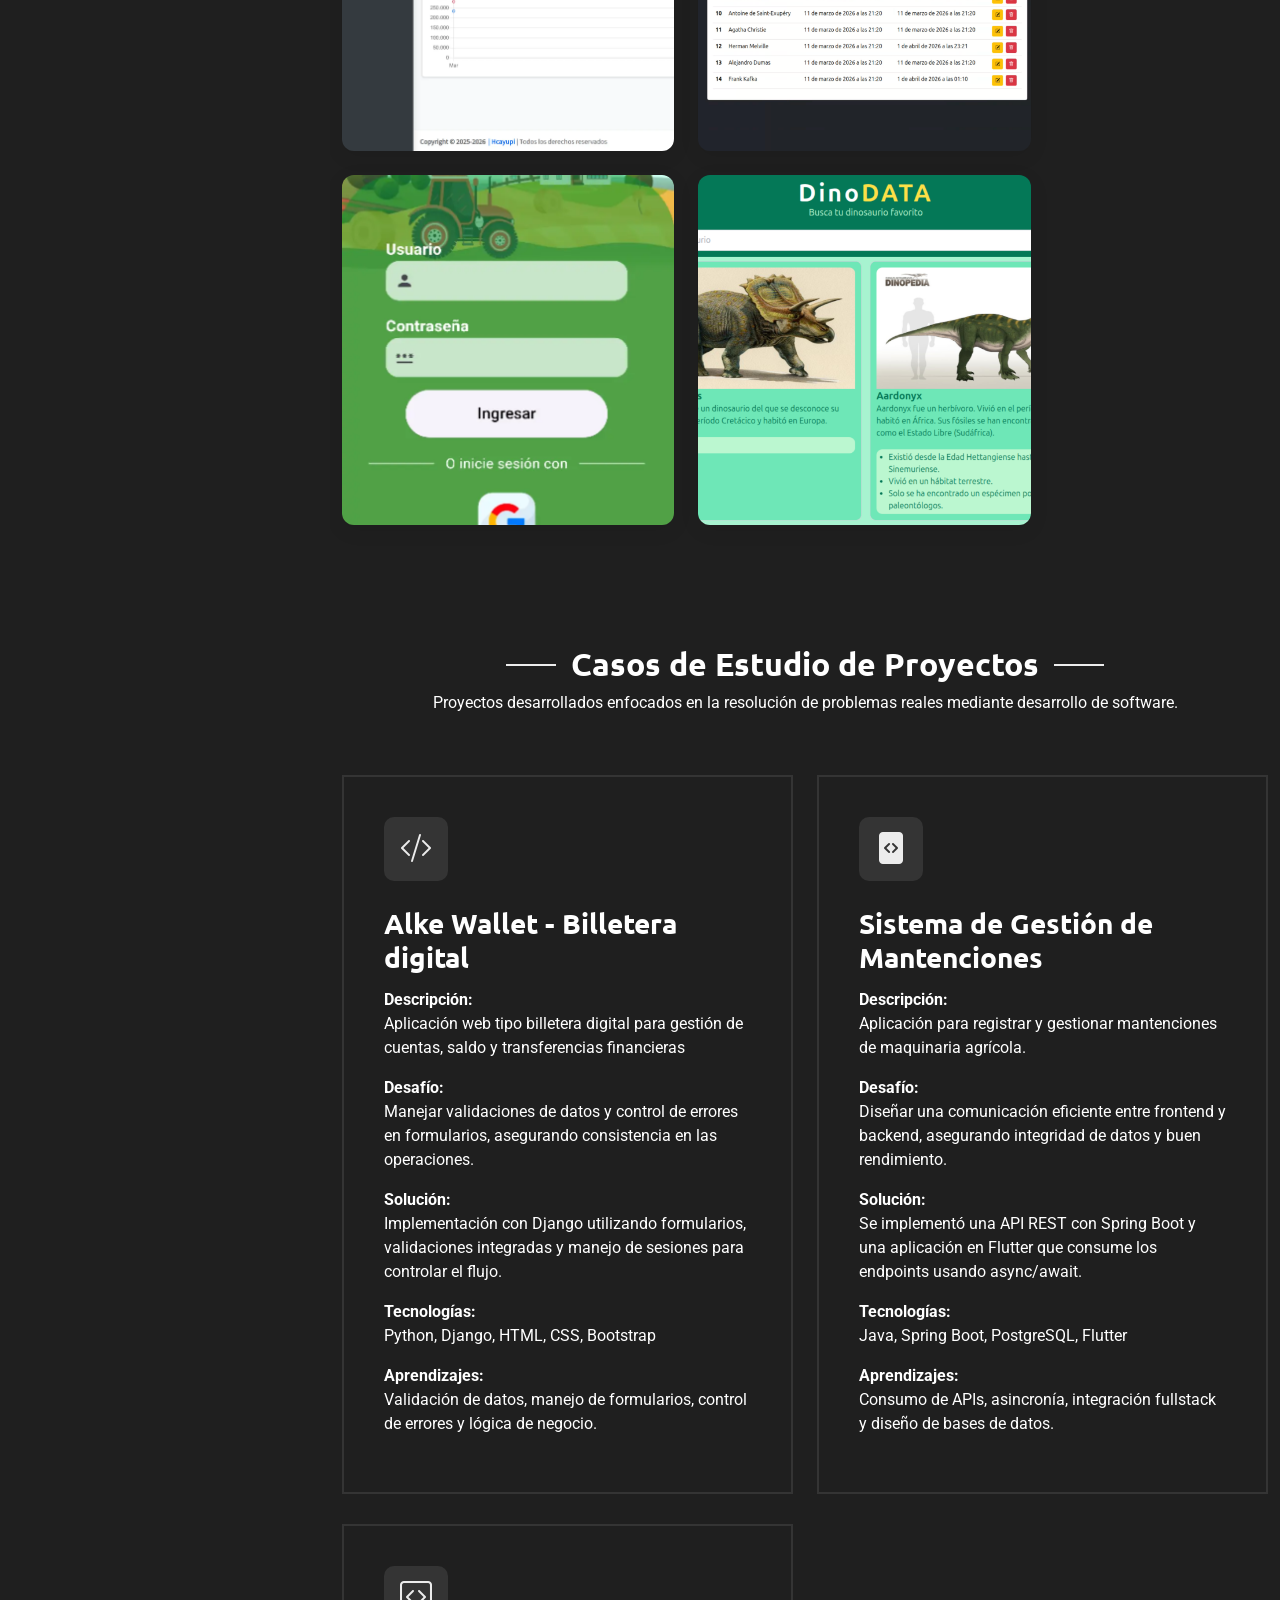
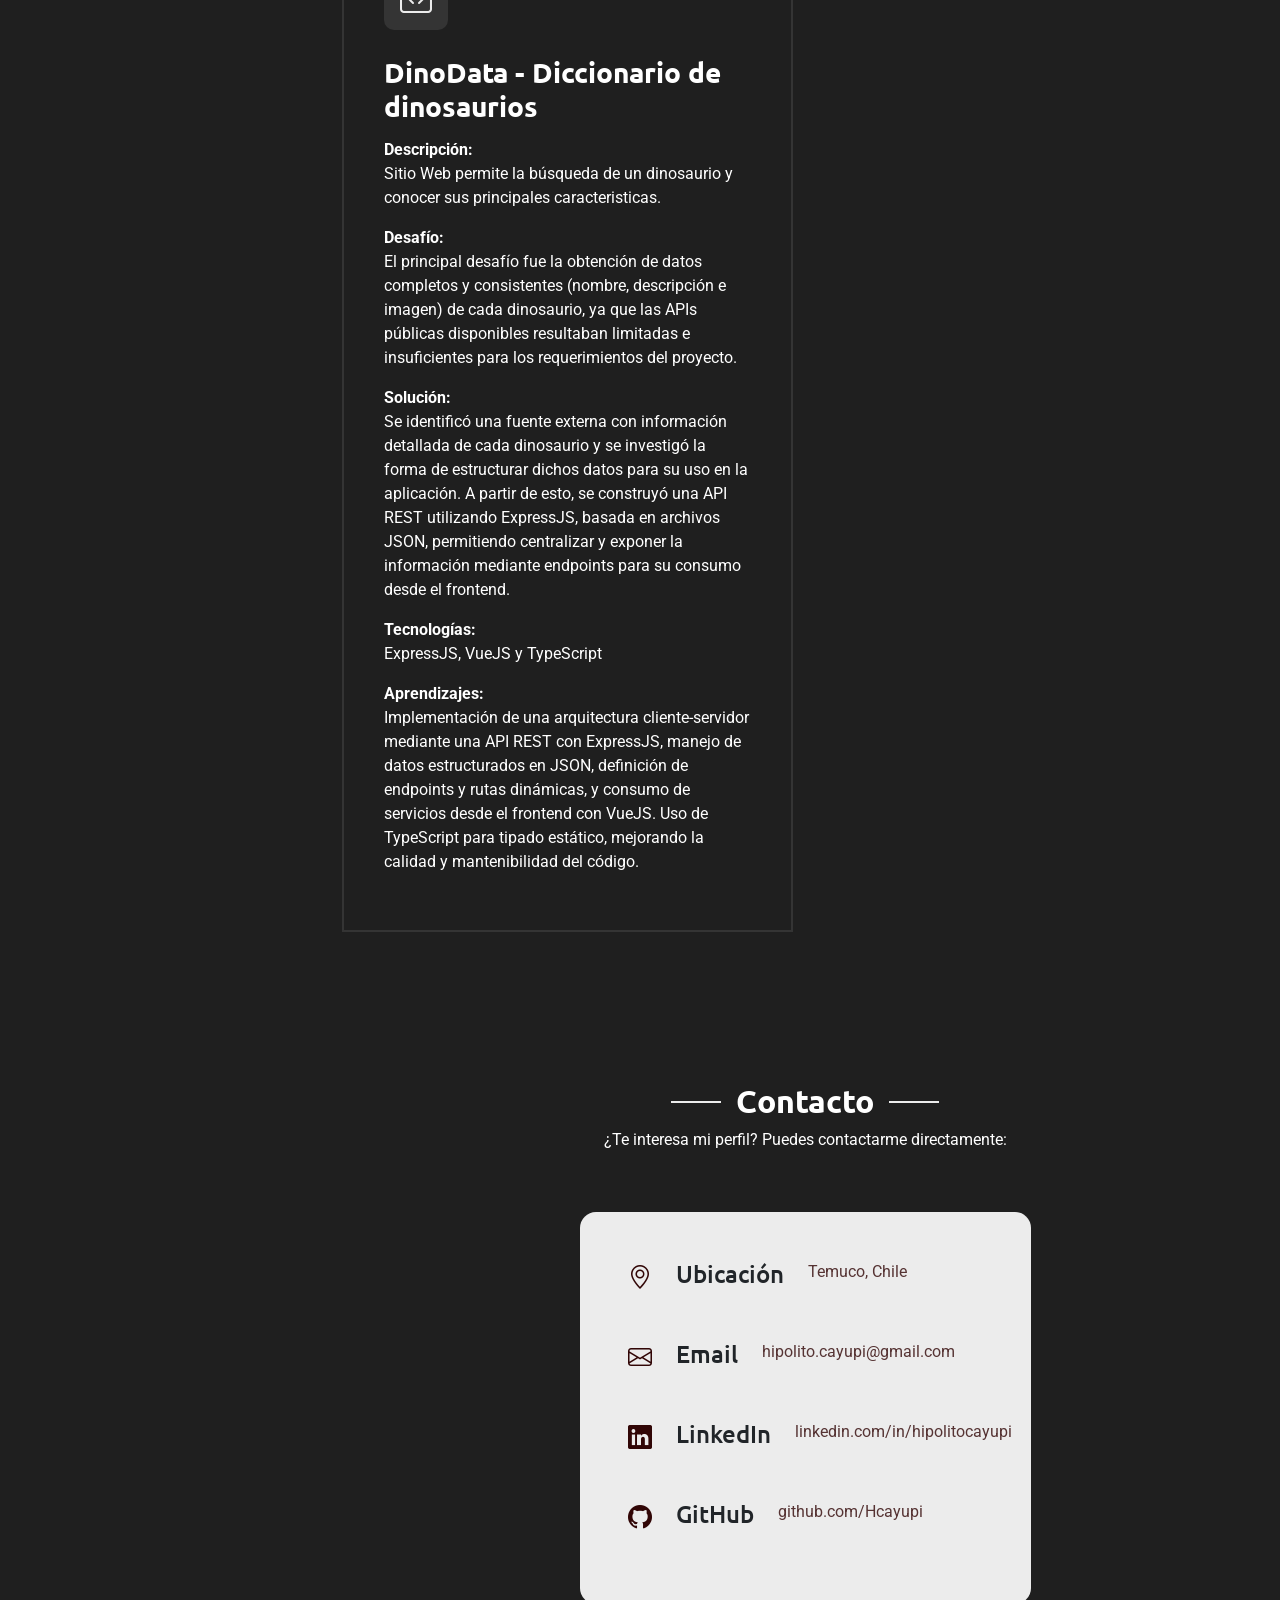
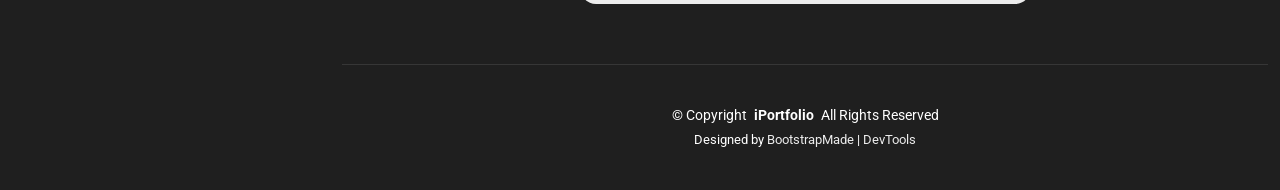
==== commit d7162fac: "se añade  proyecto biblioteca" ====
--- a/index.html
+++ b/index.html
@@ -578,11 +578,11 @@
                               data-type="video"
                               title="Prototipo Alke Wallet"
                             >
-                              <i class="bi bi-plus-lg"></i>
+                             <i class="bi bi-play-fill"></i>
                             </a>
 
                             <a
-                              href="https://github.com/Hcayupi/portafolio"
+                              href="https://github.com/Hcayupi/alke_wallet"
                               title="Ver código"
                             >
                               <i class="bi bi-github"></i>
@@ -592,6 +592,55 @@
                       </div>
                     </div>
                   </div>
+
+
+
+              <div class="col-lg-9">
+                <div
+                  class="row gy-4 portfolio-container isotope-container"
+                  data-aos="fade-up"
+                  data-aos-delay="200"
+                >
+                  <div
+                    class="col-lg-6 col-md-6 portfolio-item isotope-item filter-backend"
+                  >
+                    <div class="portfolio-wrap">
+                      <img
+                        src="assets/img/portfolio/biblioteca_01.webp"
+                        class="img-fluid"
+                        alt="Biblioteca"
+                        loading="lazy"
+                      />
+                      <div class="portfolio-info">
+                        <div class="content">
+                          <!--<span class="category">Backend</span>-->
+                          <h4 class="text-white">Alke Wallet</h4>
+                          <p>
+                            Aplicación web básica para el registro de libros y sus autores
+                          </p>
+                          <p>Desarrollado con Python y Django</p>
+                          <div class="portfolio-links">
+                            <a
+                              href="assets/img/portfolio/biblioteca.mp4"
+                              class="glightbox"
+                              data-type="video"
+                              title="Prototipo Bibliteca"
+                            >
+                             <i class="bi bi-play-fill"></i>
+                            </a>
+
+                            <a
+                              href="https://github.com/Hcayupi/biblioteca"
+                              title="Ver código"
+                            >
+                              <i class="bi bi-github"></i>
+                            </a>
+                          </div>
+                        </div>
+                      </div>
+                    </div>
+                  </div>
+
 
                   <div
                     class="col-lg-6 col-md-6 portfolio-item isotope-item filter-fullstack">
@@ -607,7 +656,7 @@
                           <h4 class="text-white">Sistema de Gestión de Mantenciones</h4>
                           <p>
                             Aplicación para registrar y gestionar mantenciones
-                            de maquinaria agrícola.
+                            de maquinaria agrícola y/o transportes varios.
                           </p>
                           <p>
                             Desarrollado con Java, SpringBoot en Backend y
@@ -618,8 +667,8 @@
                               href="assets/img/portfolio/AgroMantenance_app.mp4"
                               class="glightbox"
                               data-type="video"
-                              title="Prototipo Alke Wallet"
-                            >  <i class="bi bi-plus-lg"></i>
+                              title="App de mantenimientos"
+                            >  <i class="bi bi-play-fill"></i>
                             </a>
 
                             <a
@@ -660,7 +709,7 @@
                               class="glightbox"
                               data-type="video"
                               title="Proyecto DinoData"
-                            >  <i class="bi bi-plus-lg"></i>
+                            >  <i class="bi bi-play-fill"></i>
                             </a>
 
                             <a
@@ -671,7 +720,7 @@
 
                                <a
                               href="https://github.com/Hcayupi/vue-project/tree/main/dinosaurs-app"
-                              title="Acceder al sitio"
+                              title="Ver código"
                             >
                              <i class="bi bi-github"></i>
                             </a>
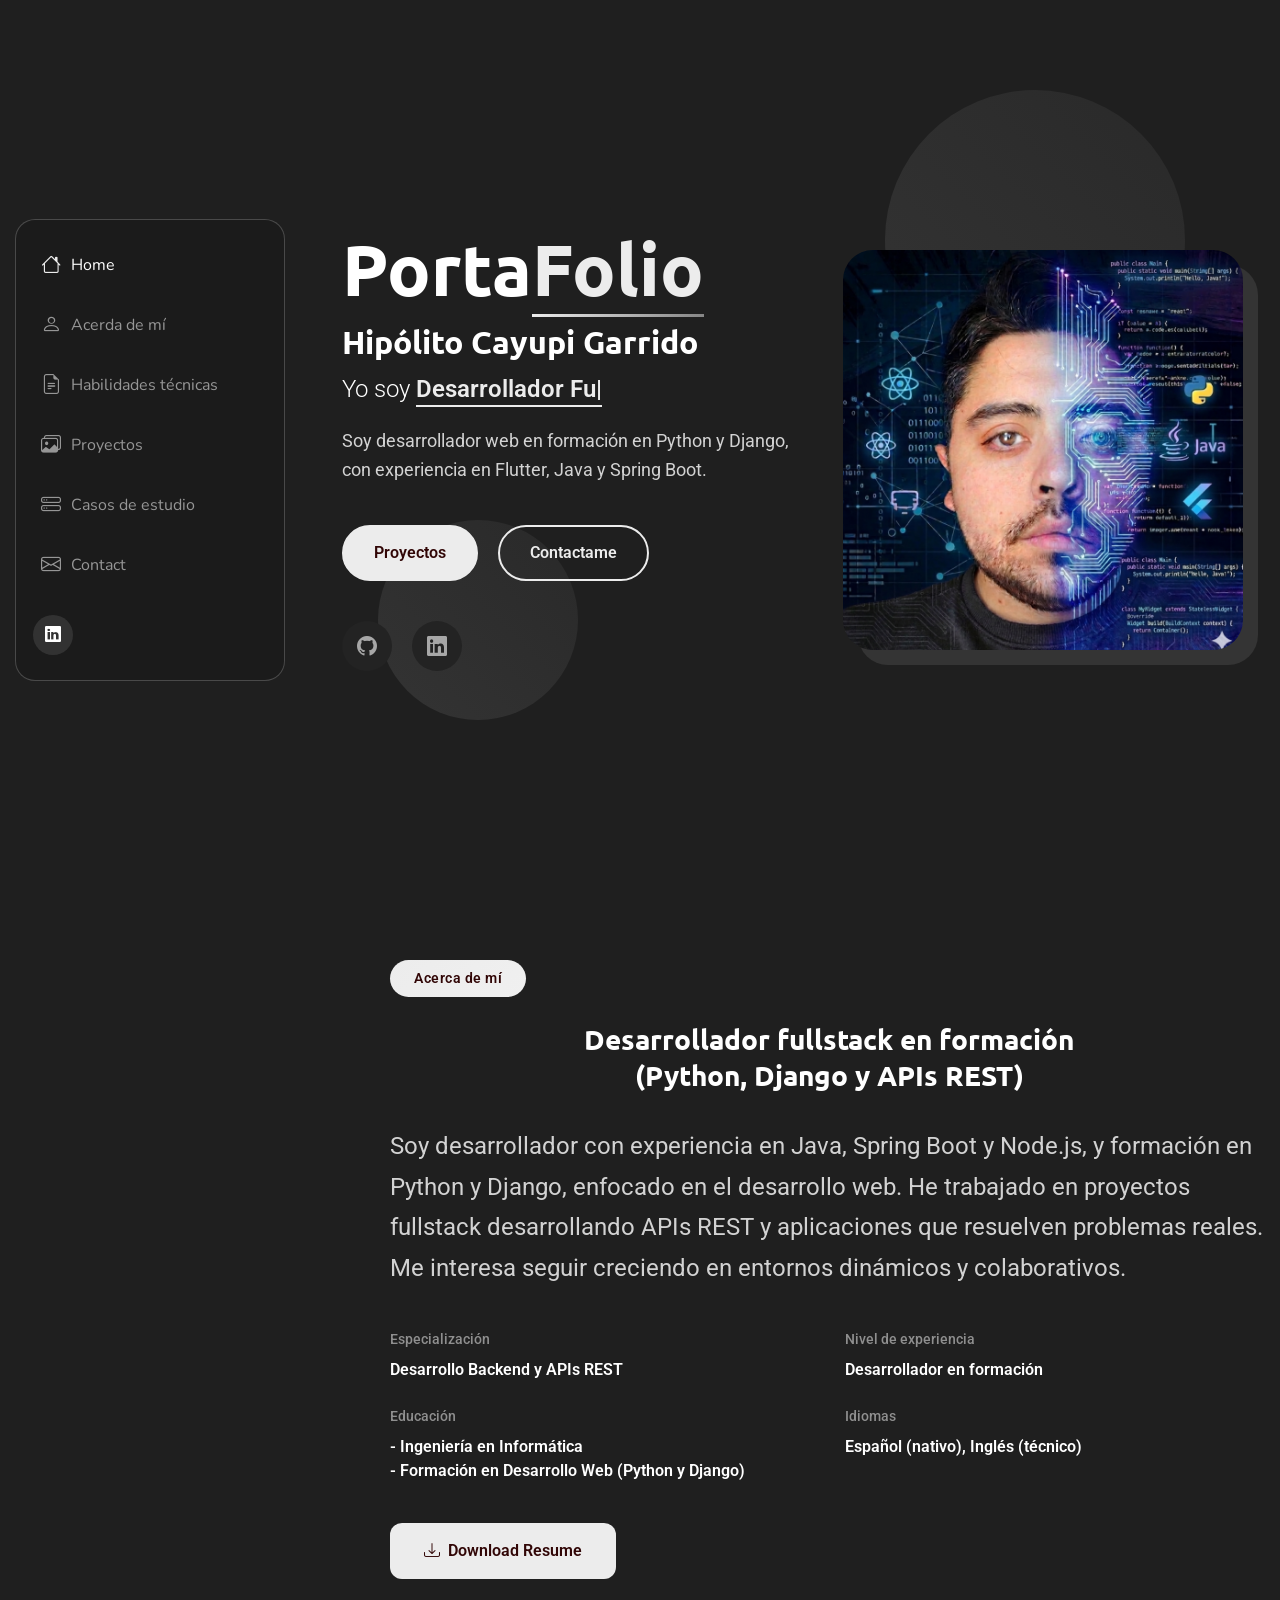
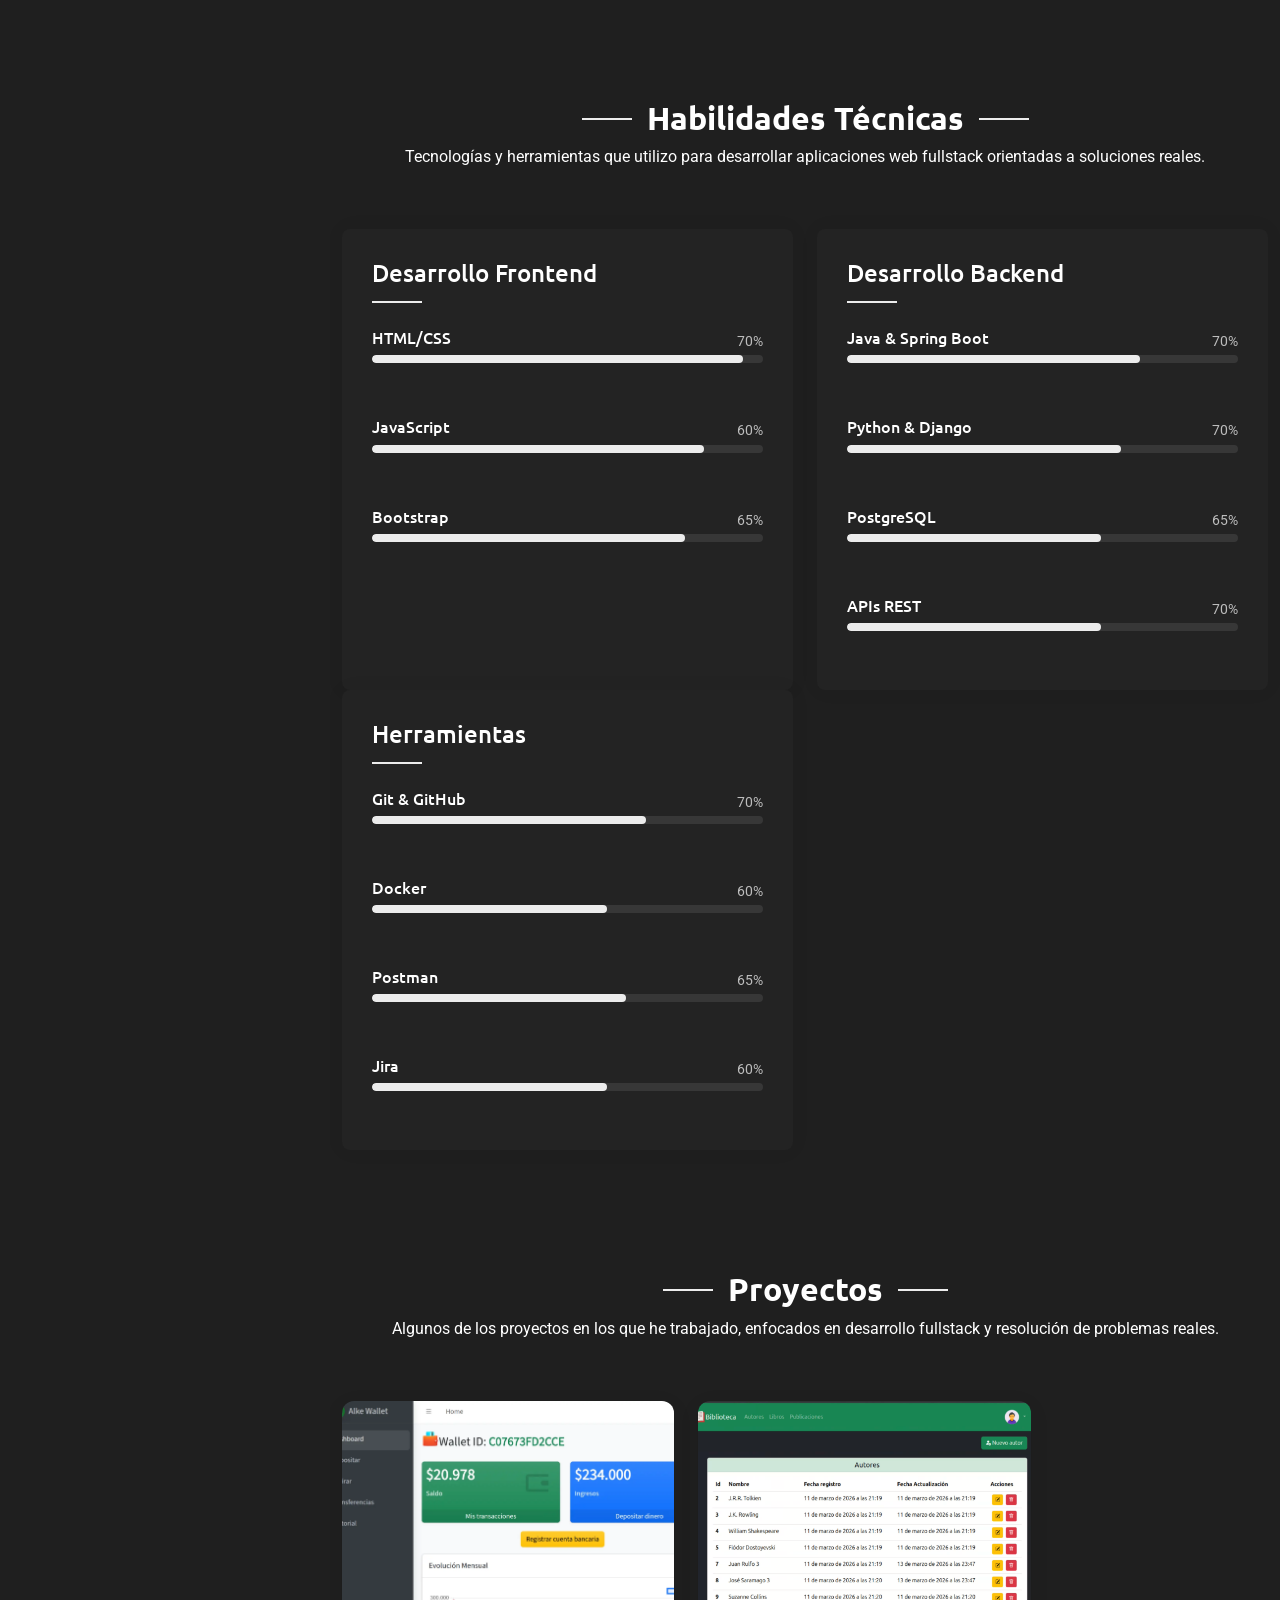
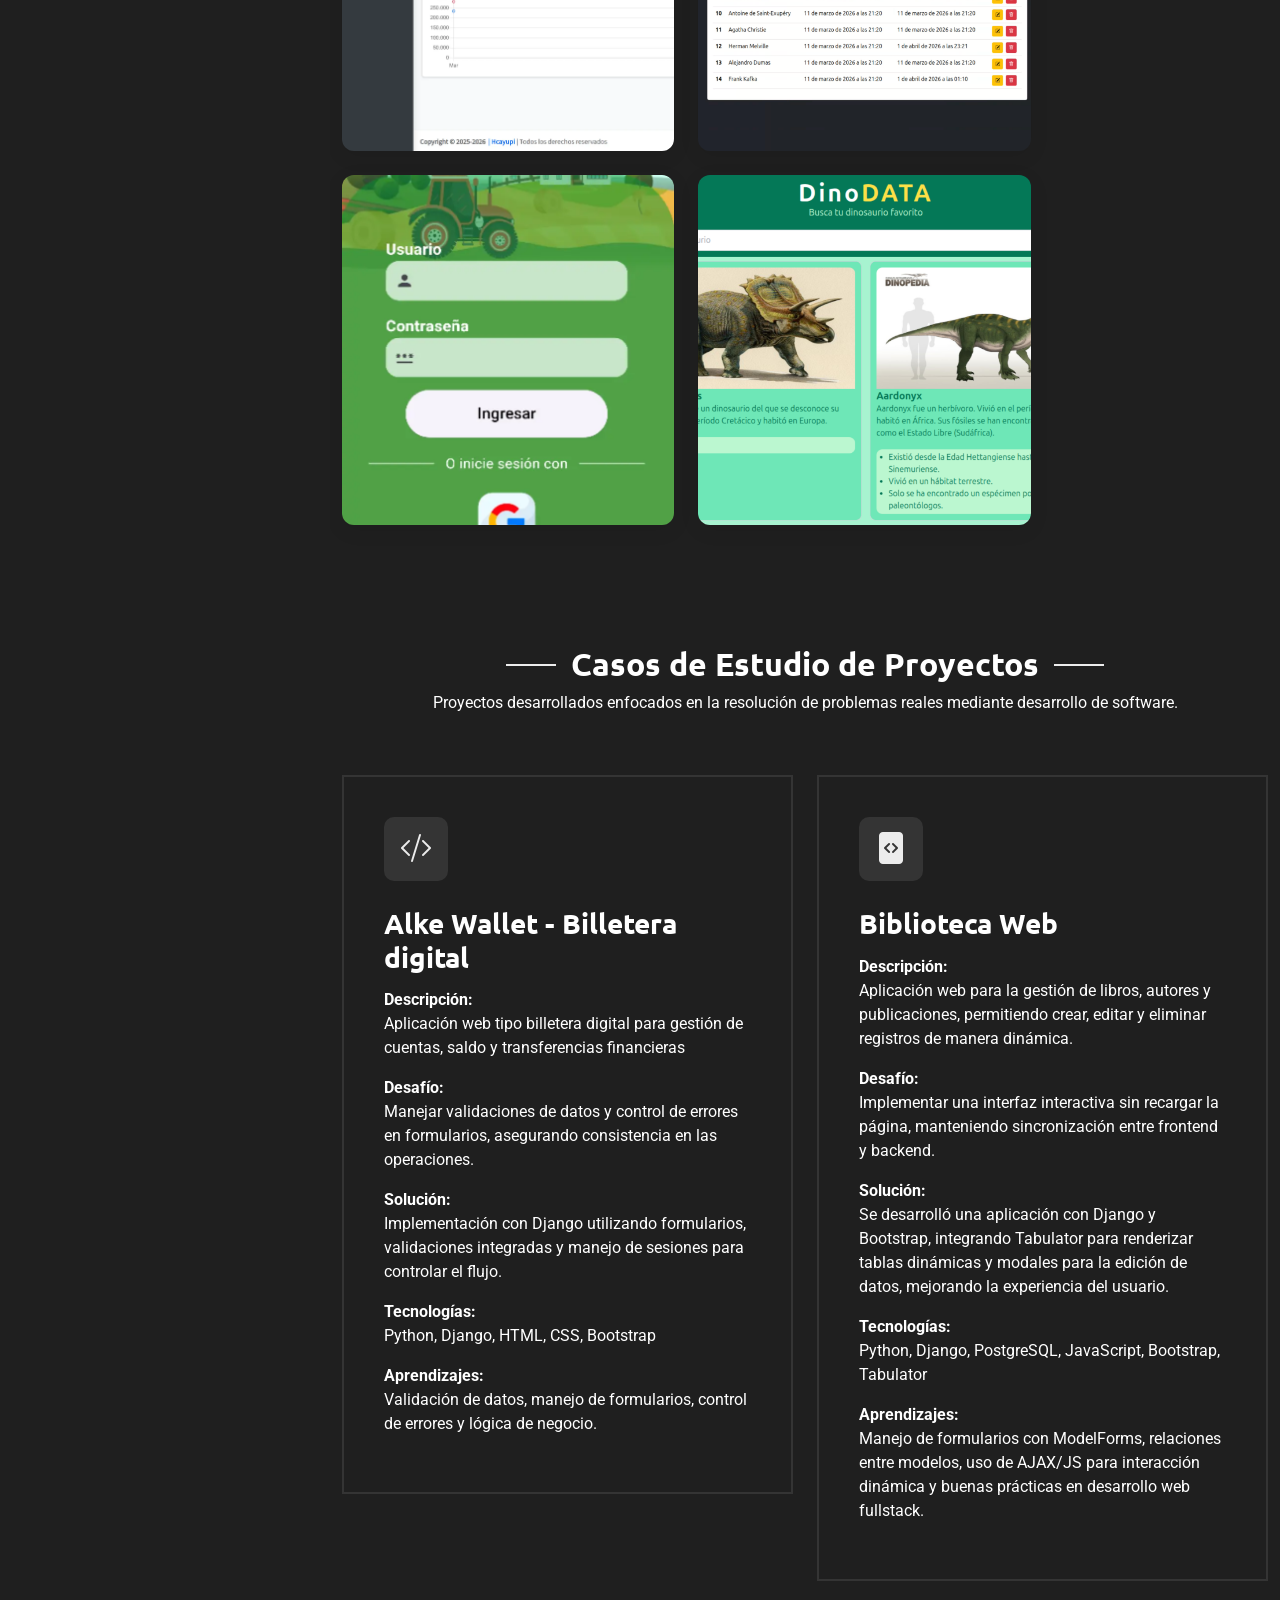
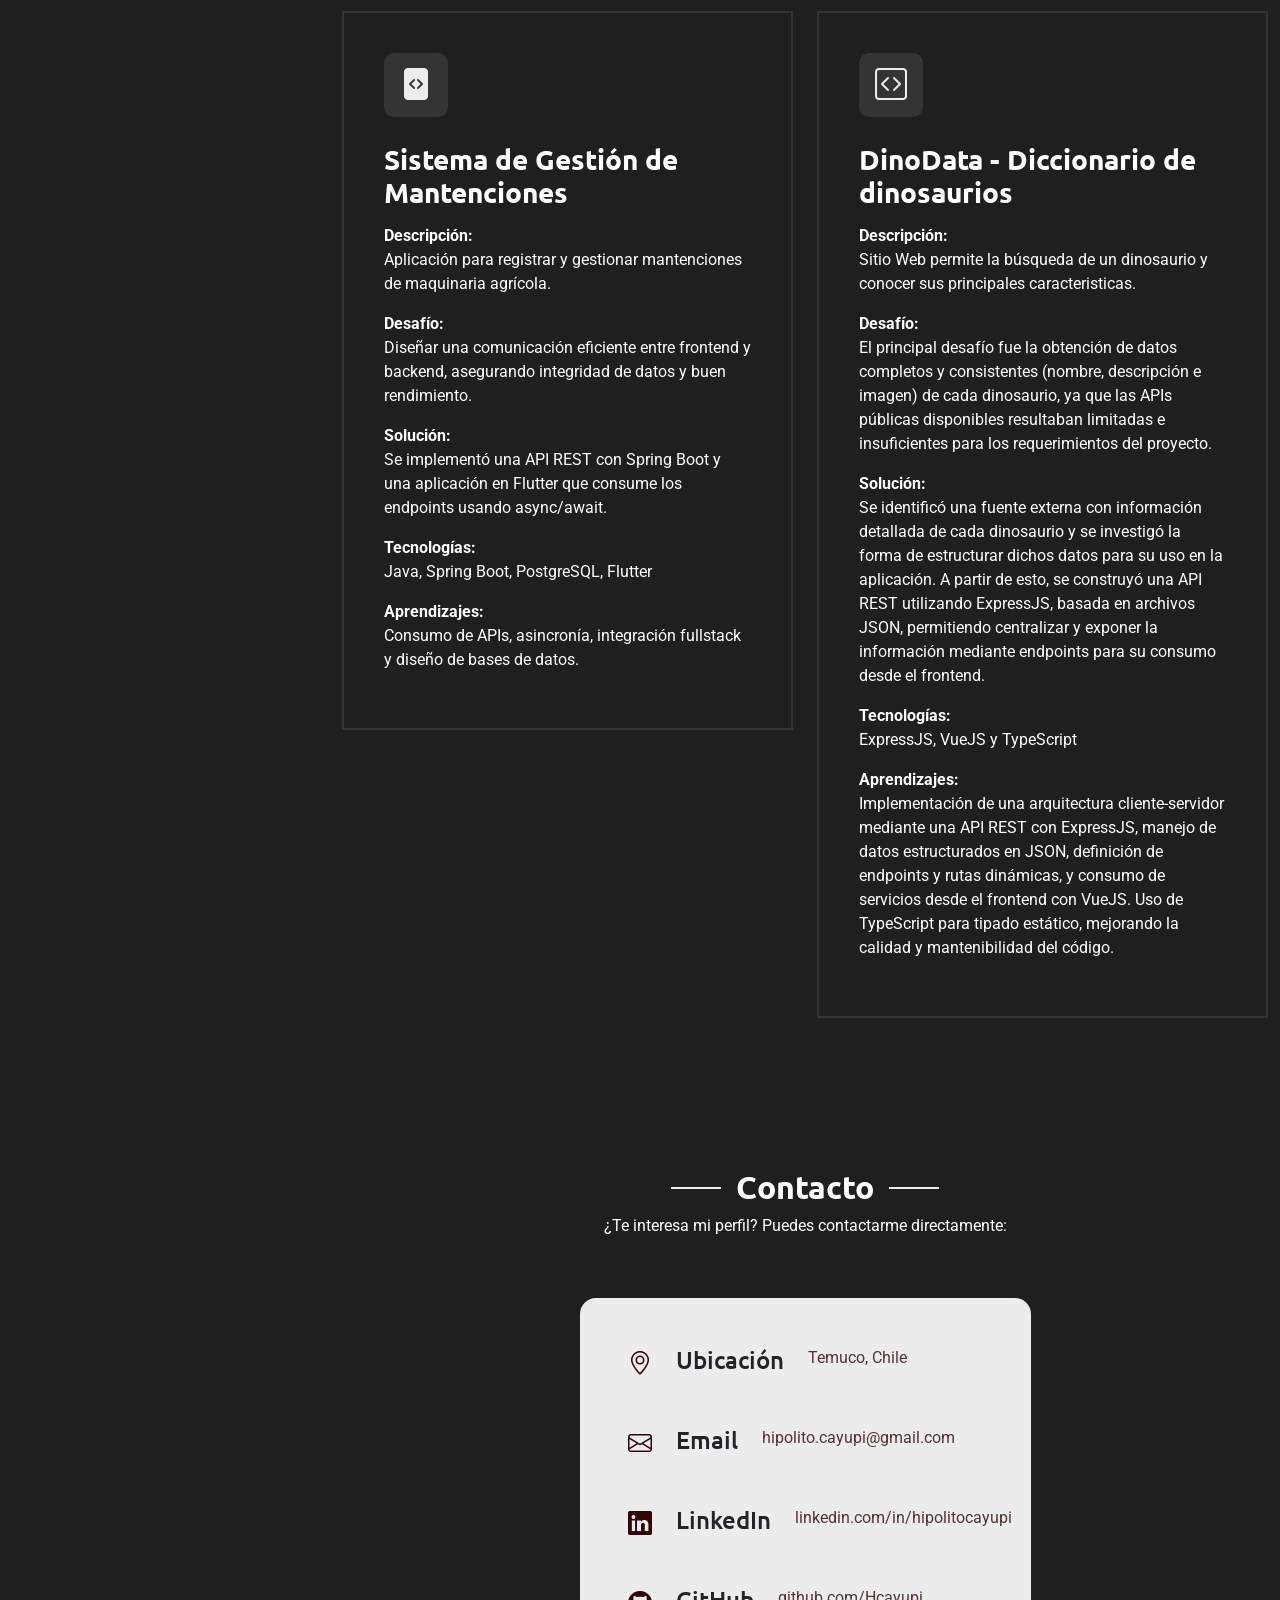
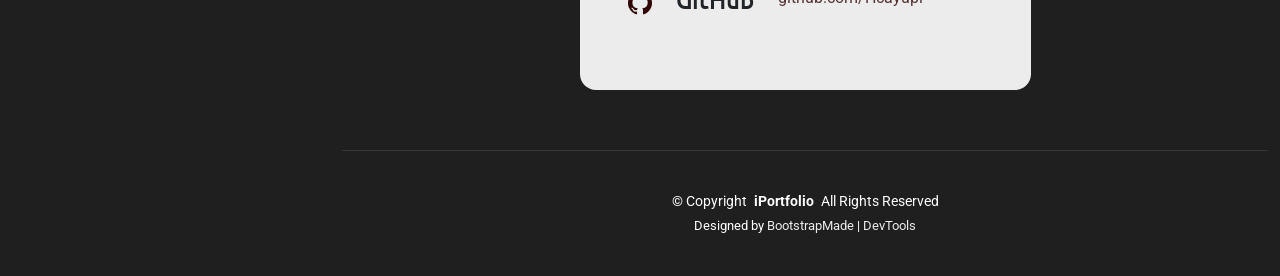
==== commit ced4061c: "commit del proyecto biblioteca" ====
--- a/index.html
+++ b/index.html
@@ -803,49 +803,101 @@
                 <div class="service-icon">
                   <i class="bi bi-file-code-fill"></i>
                 </div>
-                <h3>Sistema de Gestión de Mantenciones</h3>
+                <h3>Biblioteca Web</h3>
 
                 <div class="mb-3">
                   <strong>Descripción:</strong>
                   <p class="mb-0">
-                    Aplicación para registrar y gestionar mantenciones de
-                    maquinaria agrícola.
+                    Aplicación web para la gestión de libros, autores y publicaciones,
+                    permitiendo crear, editar y eliminar registros de manera dinámica.
                   </p>
                 </div>
 
                 <div class="mb-3">
                   <strong>Desafío:</strong>
                   <p class="mb-0">
-                    Diseñar una comunicación eficiente entre frontend y backend,
-                    asegurando integridad de datos y buen rendimiento.
+                    Implementar una interfaz interactiva sin recargar la página,
+                    manteniendo sincronización entre frontend y backend.
                   </p>
                 </div>
 
                 <div class="mb-3">
                   <strong>Solución:</strong>
                   <p class="mb-0">
-                    Se implementó una API REST con Spring Boot y una aplicación
-                    en Flutter que consume los endpoints usando async/await.
+                    Se desarrolló una aplicación con Django y Bootstrap, integrando
+                    Tabulator para renderizar tablas dinámicas y modales para la
+                    edición de datos, mejorando la experiencia del usuario.
                   </p>
                 </div>
 
                 <div class="mb-3">
                   <strong>Tecnologías:</strong>
-                  <p class="mb-0">Java, Spring Boot, PostgreSQL, Flutter</p>
+                  <p class="mb-0">
+                    Python, Django, PostgreSQL, JavaScript, Bootstrap, Tabulator
+                  </p>
                 </div>
 
                 <div class="mb-3">
                   <strong>Aprendizajes:</strong>
                   <p class="mb-0">
-                    Consumo de APIs, asincronía, integración fullstack y diseño
-                    de bases de datos.
+                    Manejo de formularios con ModelForms, relaciones entre modelos,
+                    uso de AJAX/JS para interacción dinámica y buenas prácticas
+                    en desarrollo web fullstack.
                   </p>
                 </div>
               </div>
             </div>
 
-              <div class="container">
-          <div class="row">
+            
+
+          <div class="container">
+            <div class="row">
+              <div class="col-lg-6" data-aos="fade-up" data-aos-delay="100">
+                <div class="service-card">
+                  <div class="service-icon">
+                    <i class="bi bi-file-code-fill"></i>
+                  </div>
+                  <h3>Sistema de Gestión de Mantenciones</h3>
+
+                  <div class="mb-3">
+                    <strong>Descripción:</strong>
+                    <p class="mb-0">
+                      Aplicación para registrar y gestionar mantenciones de
+                      maquinaria agrícola.
+                    </p>
+                  </div>
+
+                  <div class="mb-3">
+                    <strong>Desafío:</strong>
+                    <p class="mb-0">
+                      Diseñar una comunicación eficiente entre frontend y backend,
+                      asegurando integridad de datos y buen rendimiento.
+                    </p>
+                  </div>
+
+                  <div class="mb-3">
+                    <strong>Solución:</strong>
+                    <p class="mb-0">
+                      Se implementó una API REST con Spring Boot y una aplicación
+                      en Flutter que consume los endpoints usando async/await.
+                    </p>
+                  </div>
+
+                  <div class="mb-3">
+                    <strong>Tecnologías:</strong>
+                    <p class="mb-0">Java, Spring Boot, PostgreSQL, Flutter</p>
+                  </div>
+
+                  <div class="mb-3">
+                    <strong>Aprendizajes:</strong>
+                    <p class="mb-0">
+                      Consumo de APIs, asincronía, integración fullstack y diseño
+                      de bases de datos.
+                    </p>
+                  </div>
+                </div>
+              </div>
+
             <div class="col-lg-6" data-aos="fade-up" data-aos-delay="200">
               <div class="service-card">
                 <div class="service-icon">
@@ -896,6 +948,8 @@
 
           </div>
         </div>
+
+
       </section>
       <section id="contact" class="contact section">
         <div class="container section-title" data-aos="fade-up">
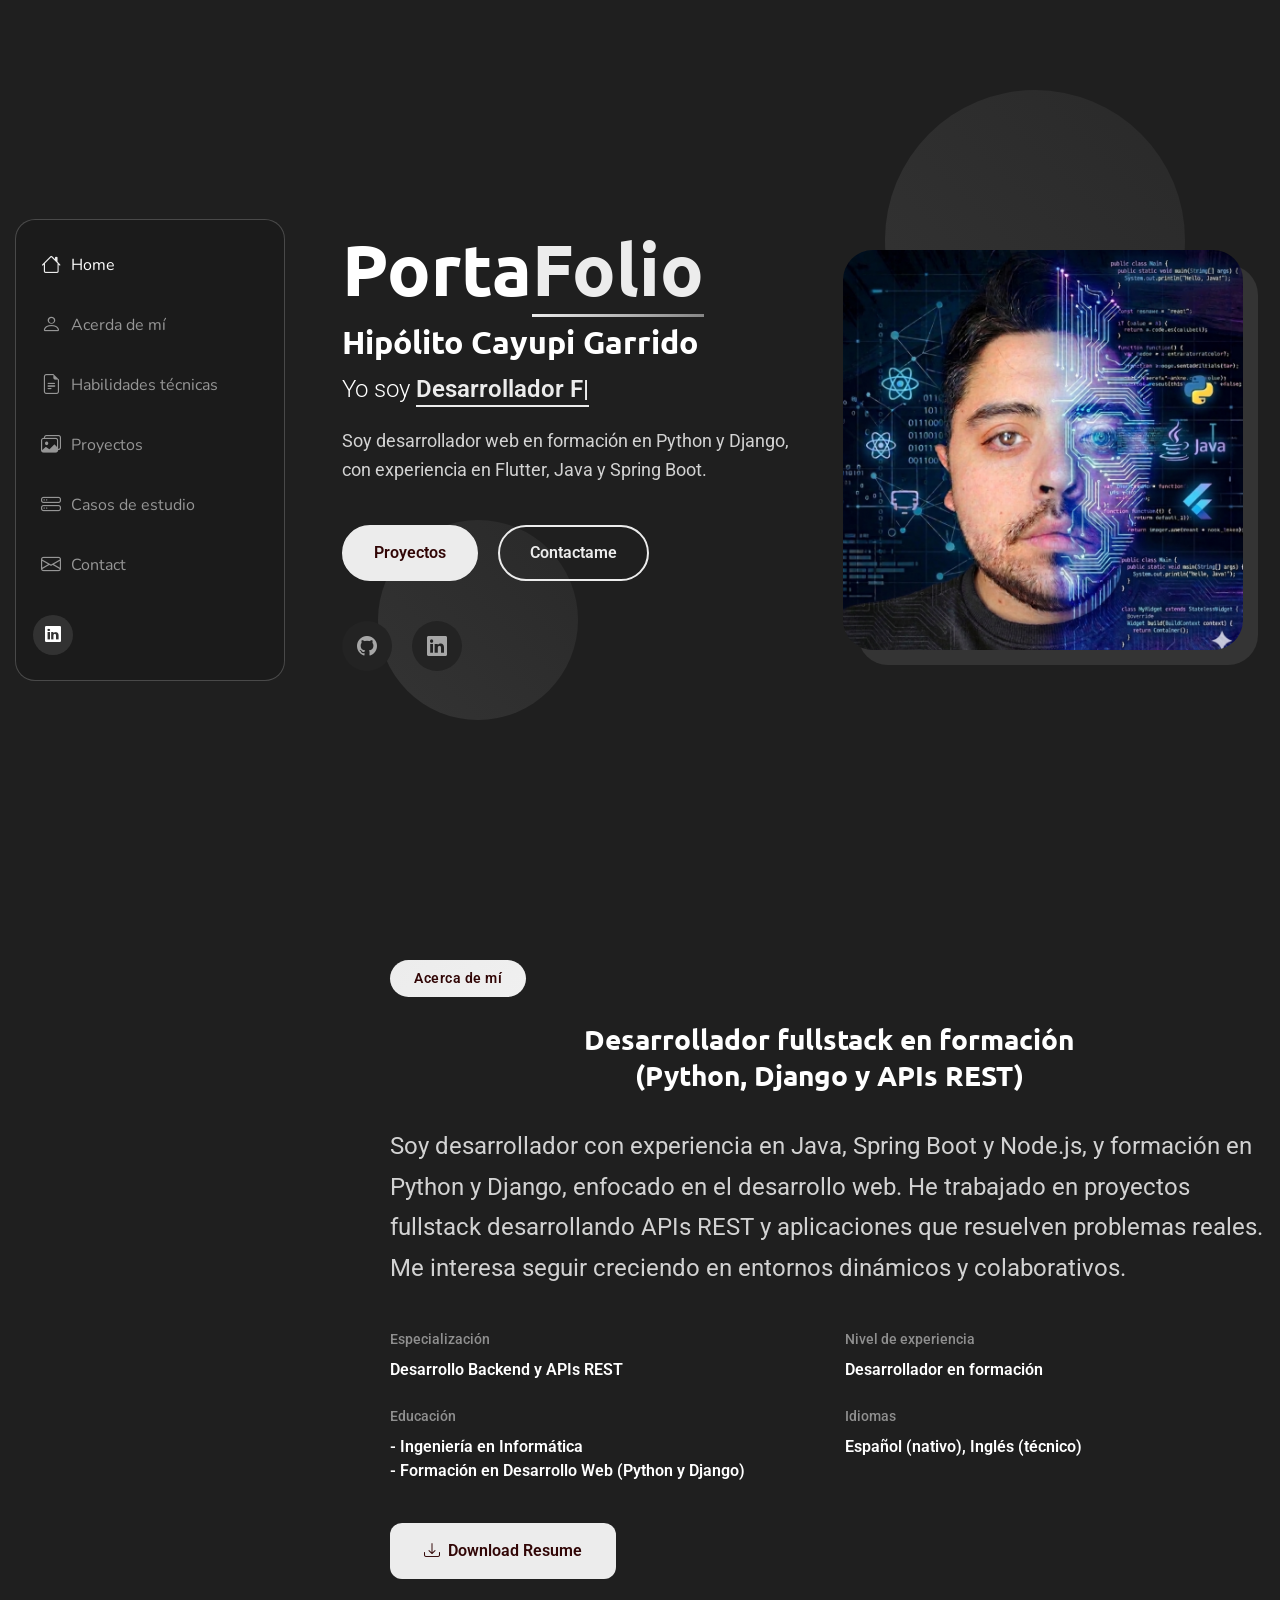
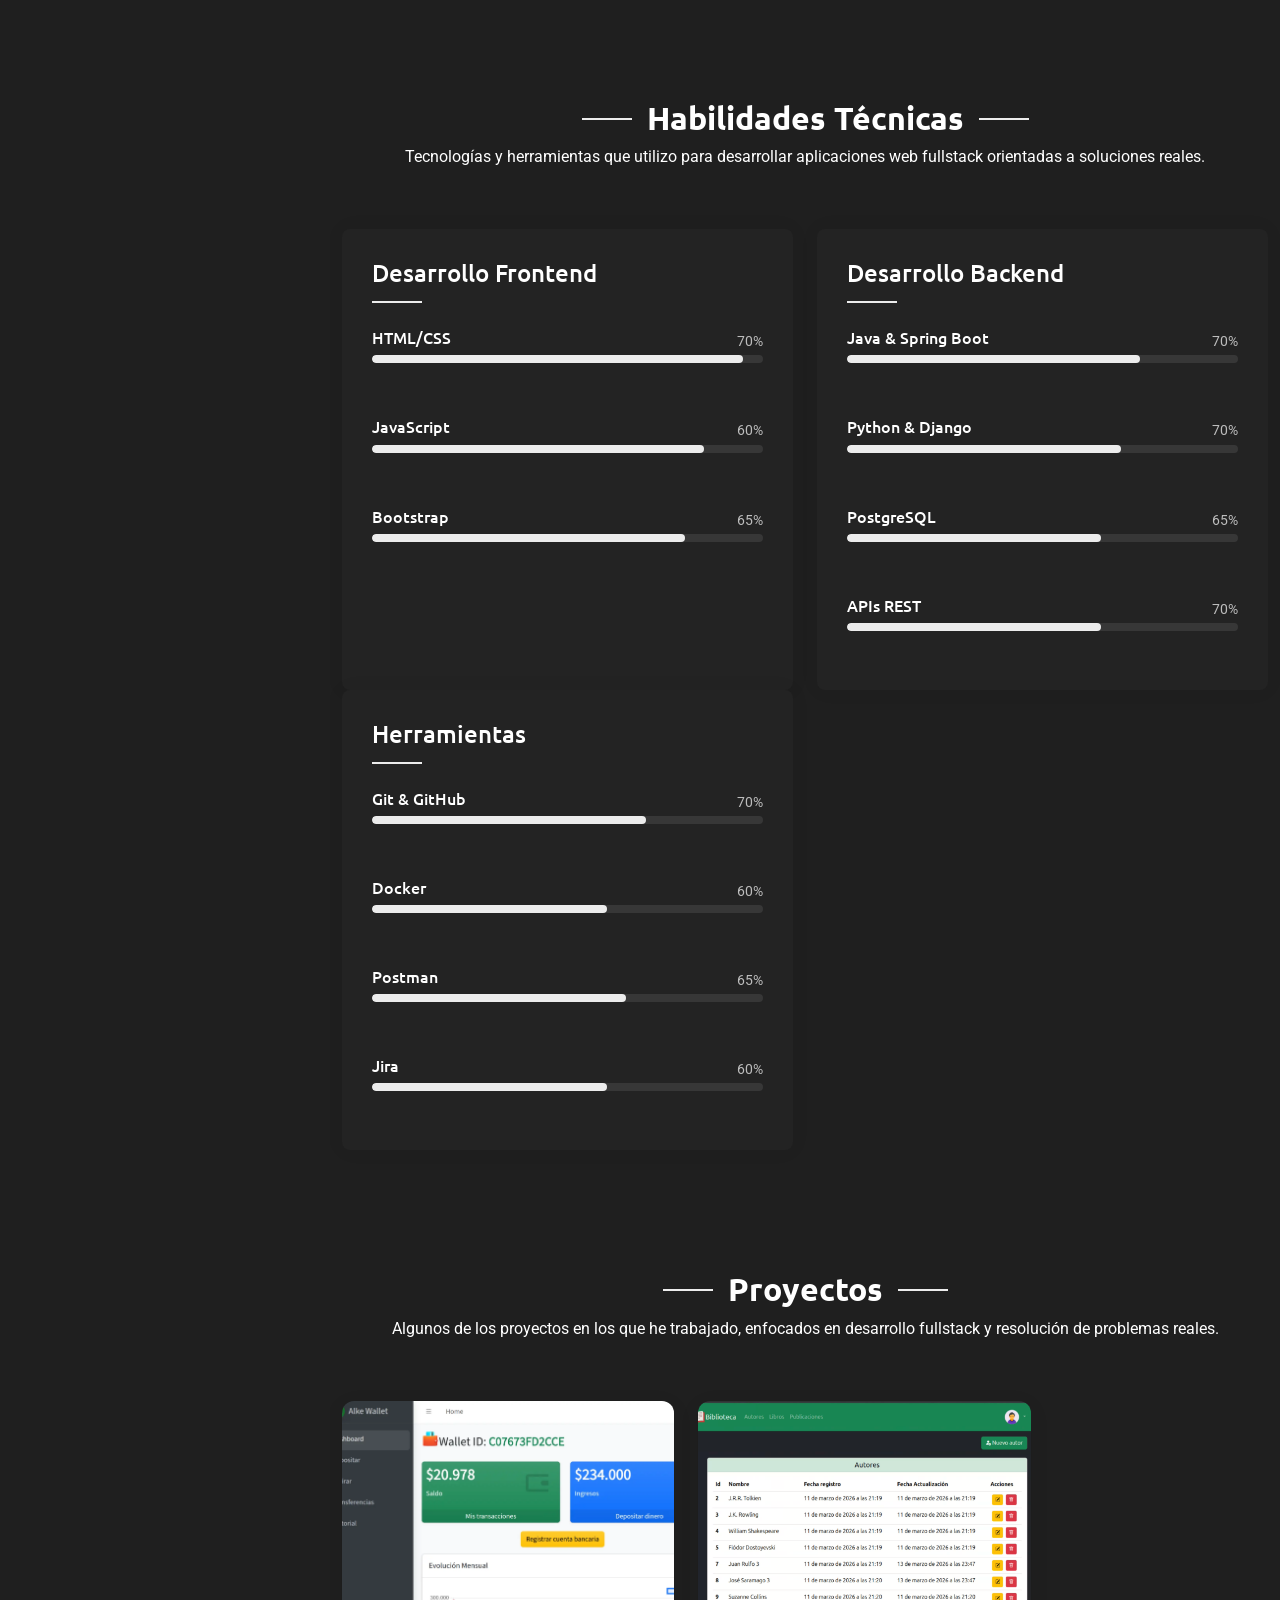
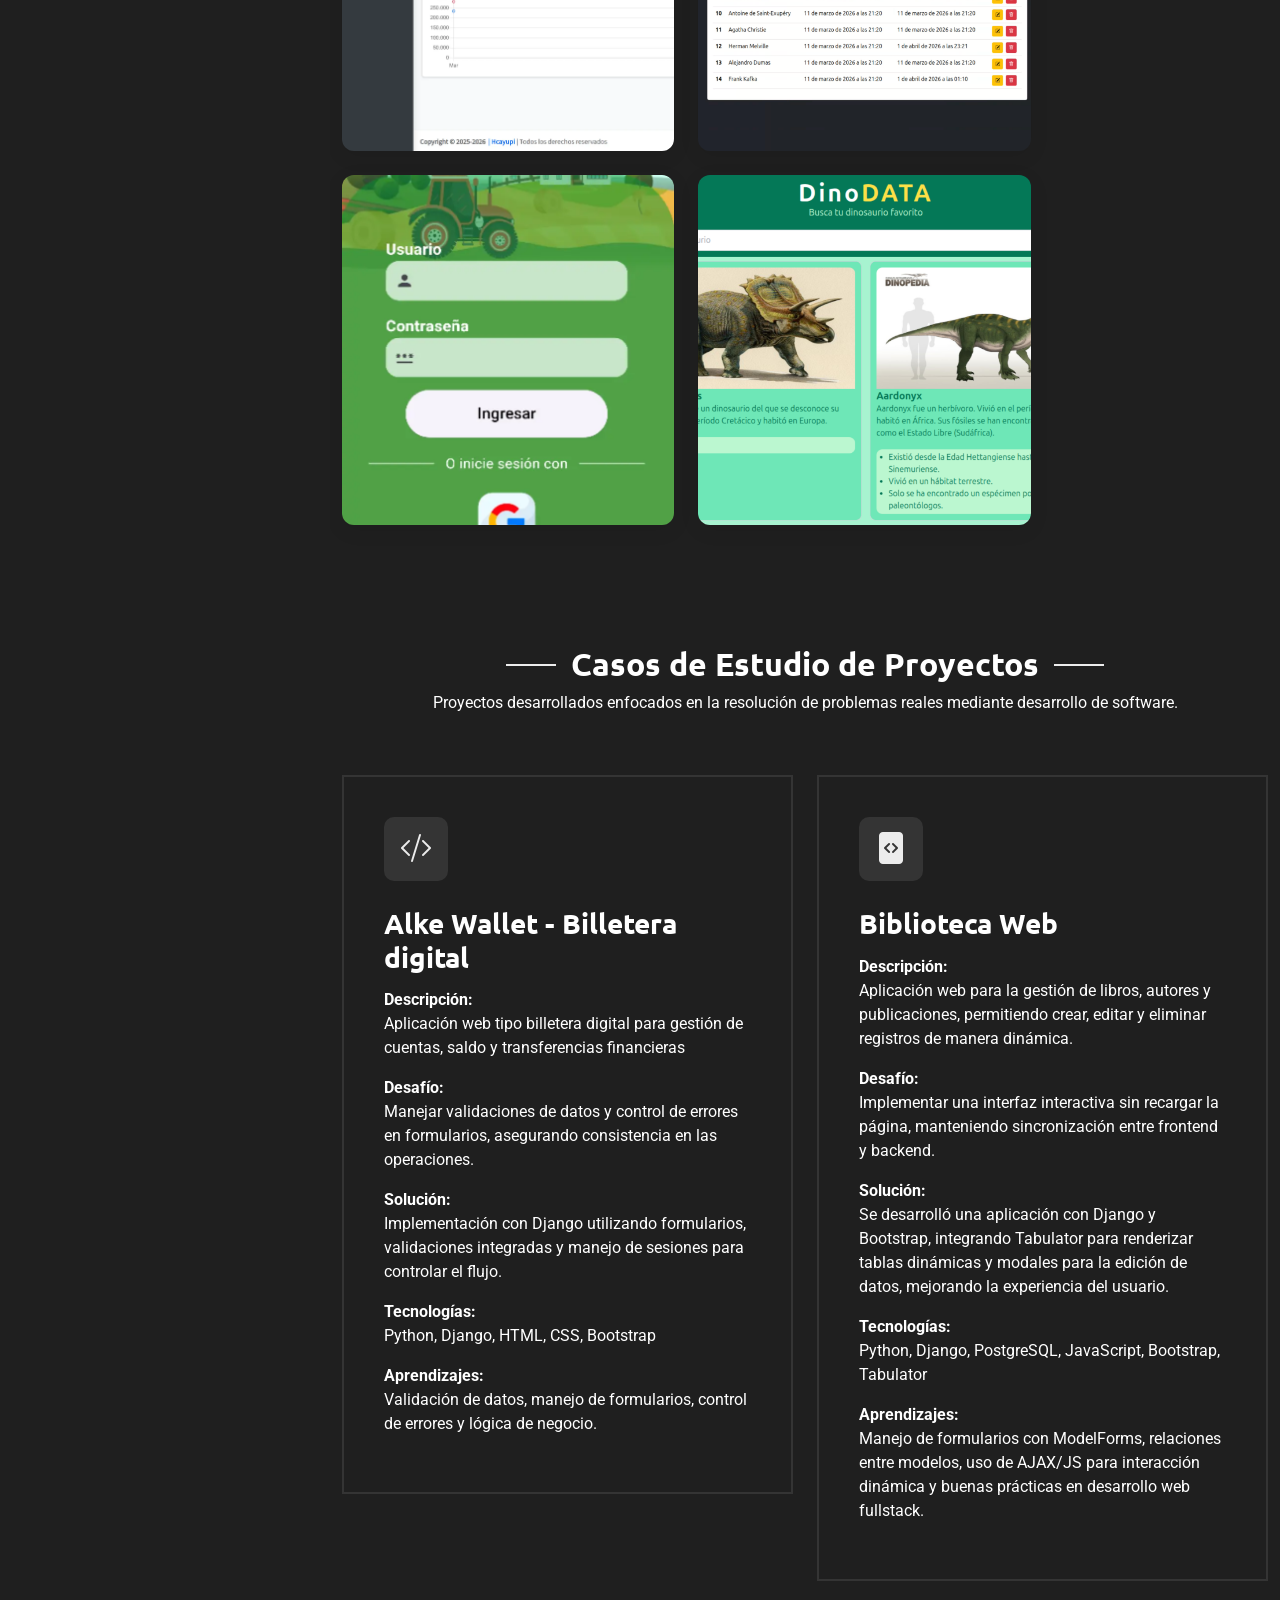
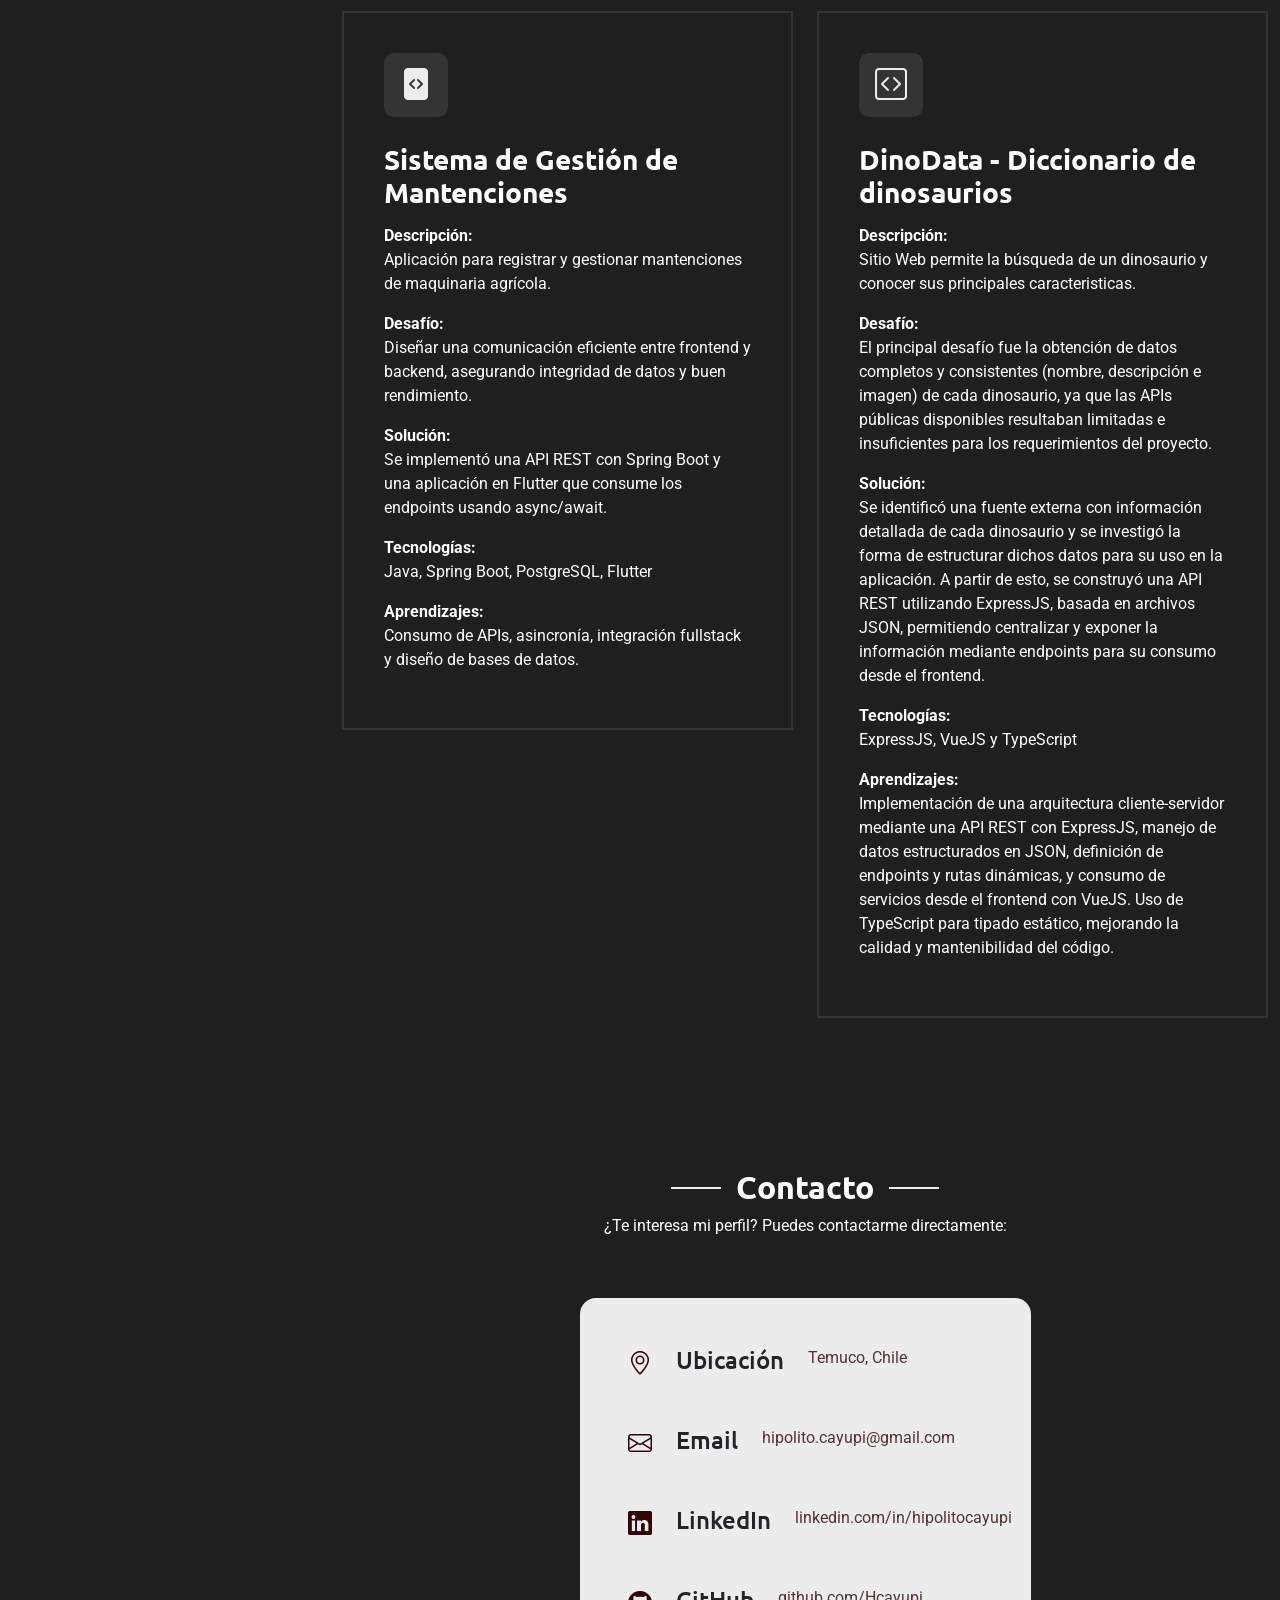
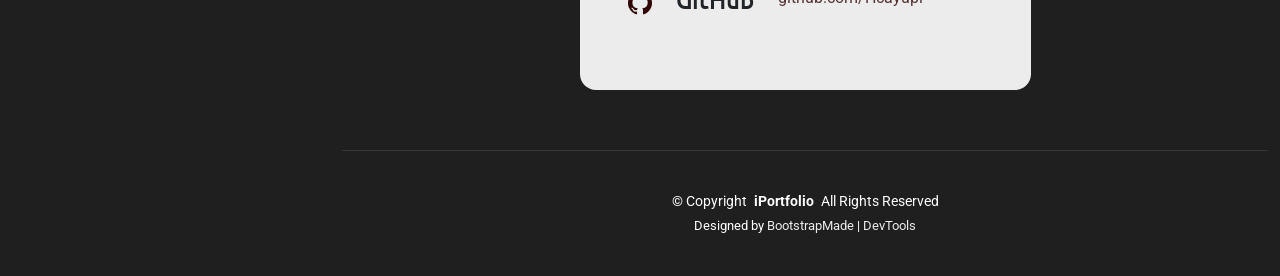
==== commit 3803eb64: "Update index.html" ====
--- a/index.html
+++ b/index.html
@@ -614,7 +614,7 @@
                       <div class="portfolio-info">
                         <div class="content">
                           <!--<span class="category">Backend</span>-->
-                          <h4 class="text-white">Alke Wallet</h4>
+                          <h4 class="text-white">Biblioteca digital</h4>
                           <p>
                             Aplicación web básica para el registro de libros y sus autores
                           </p>
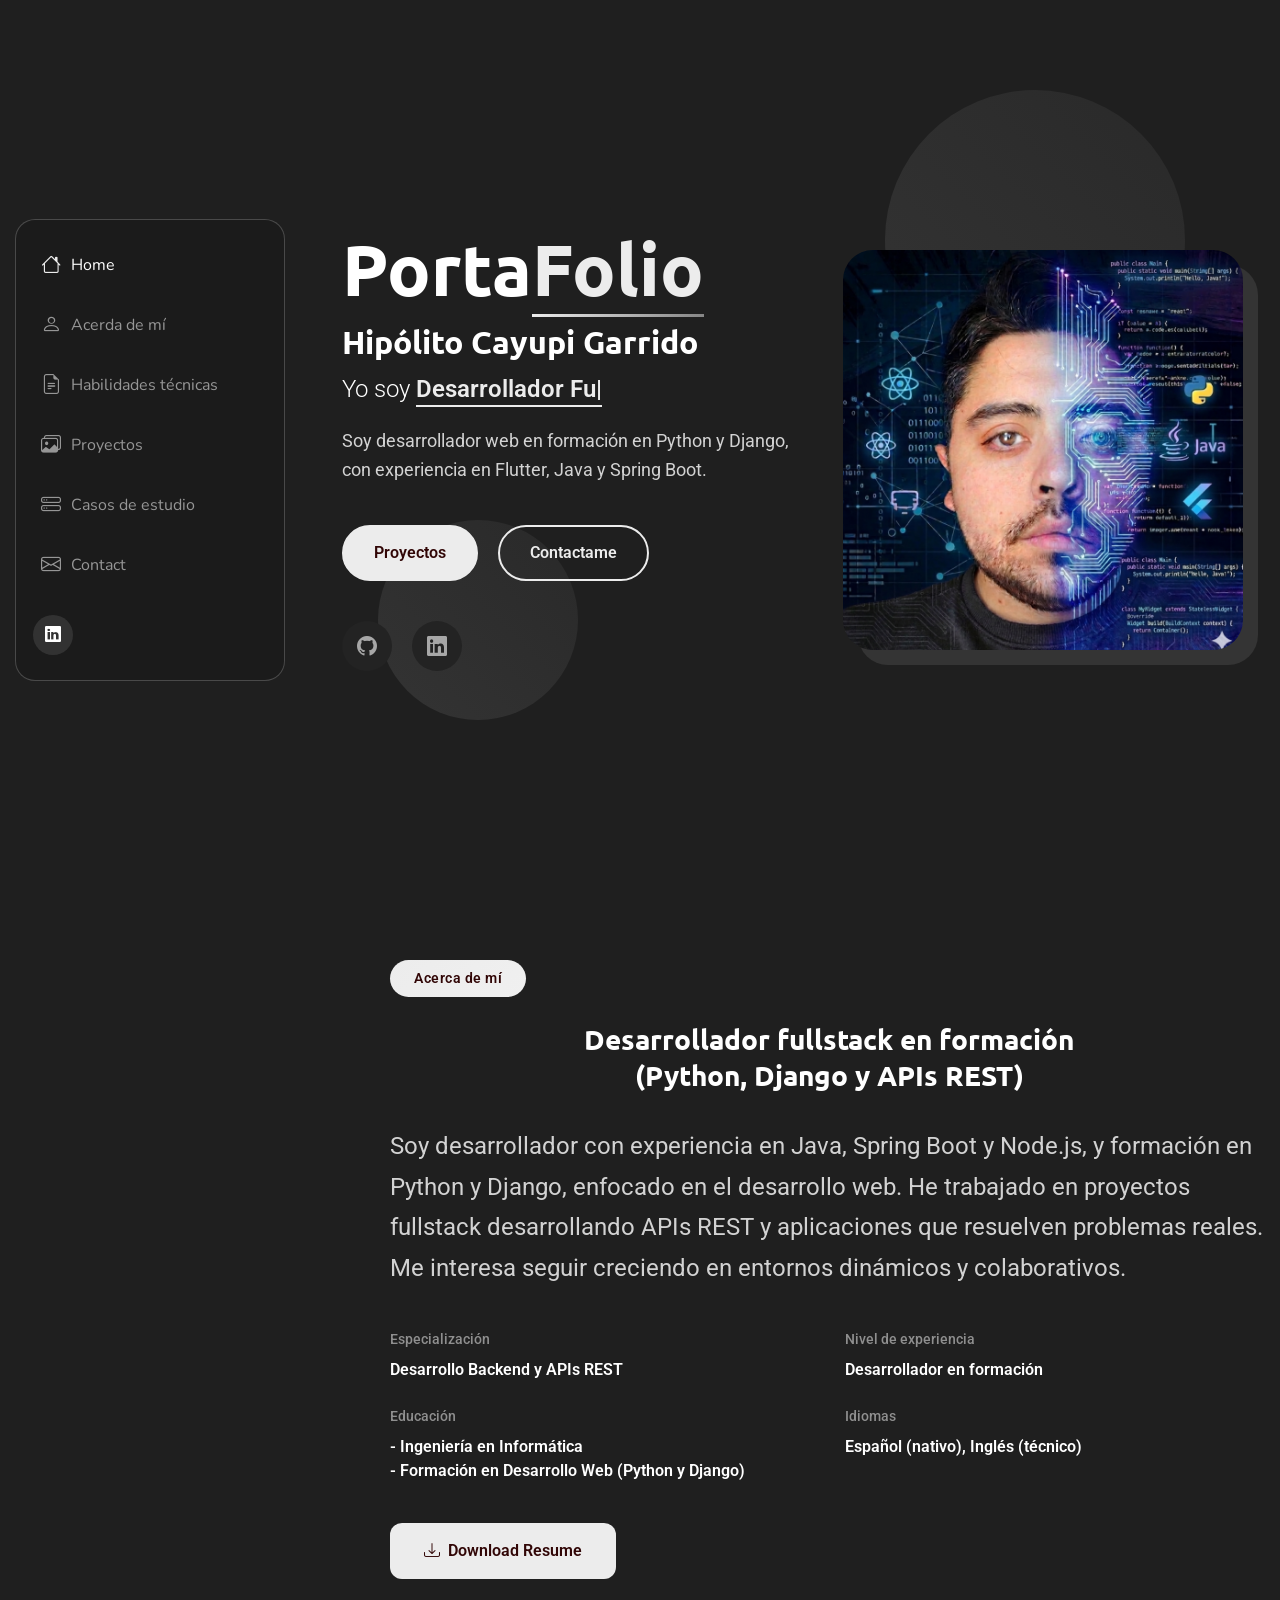
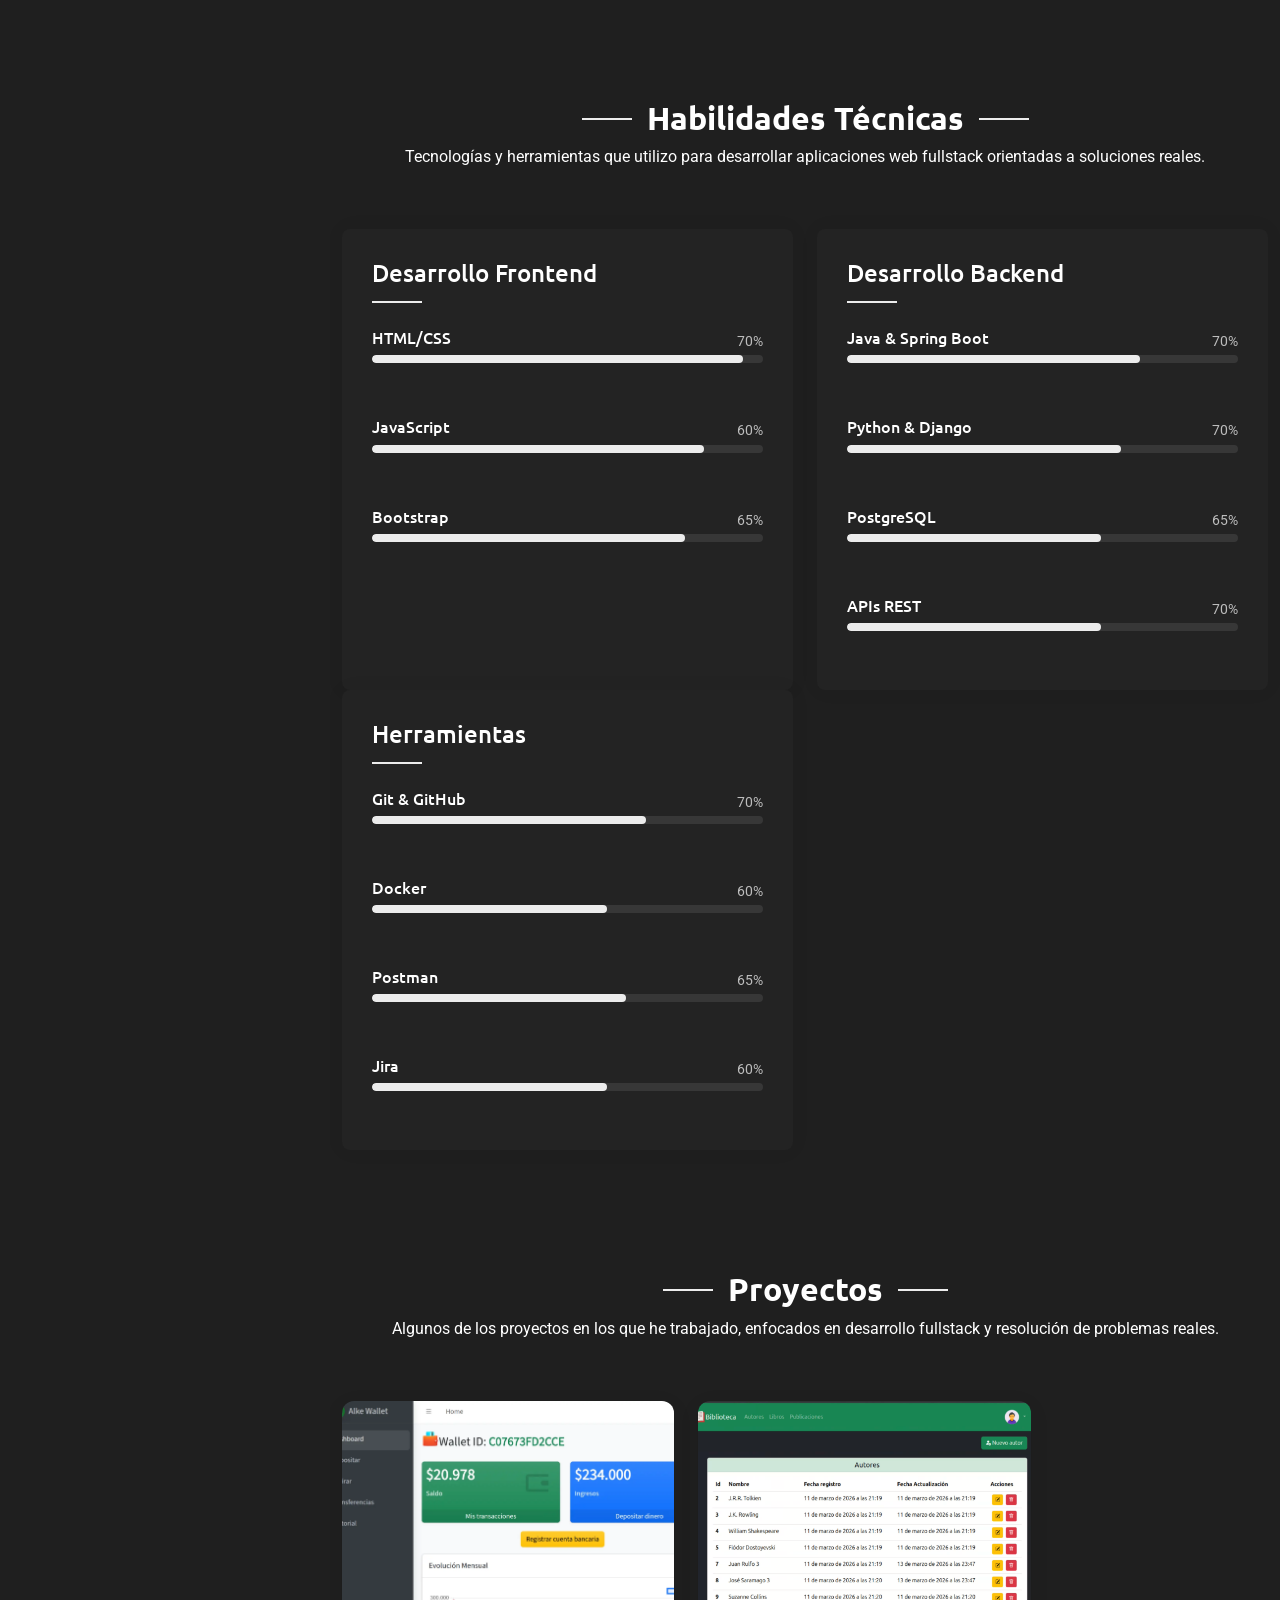
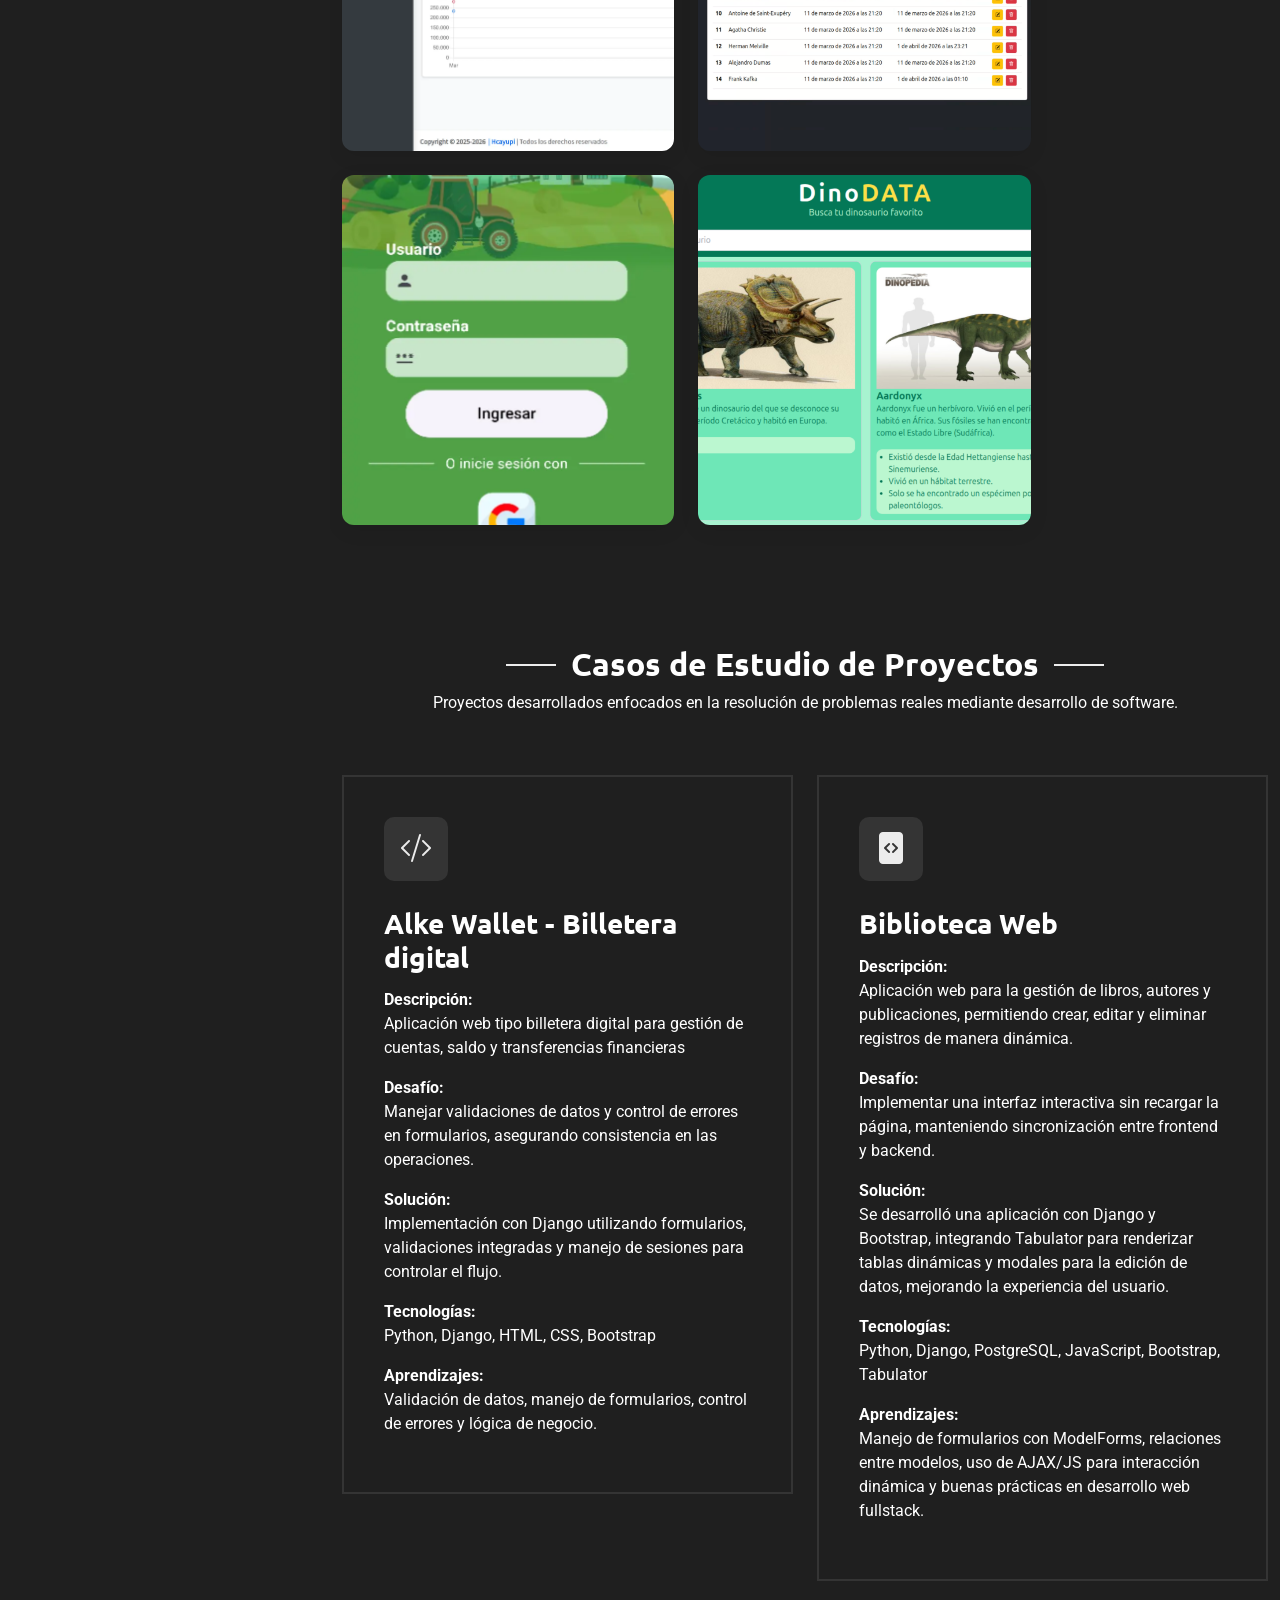
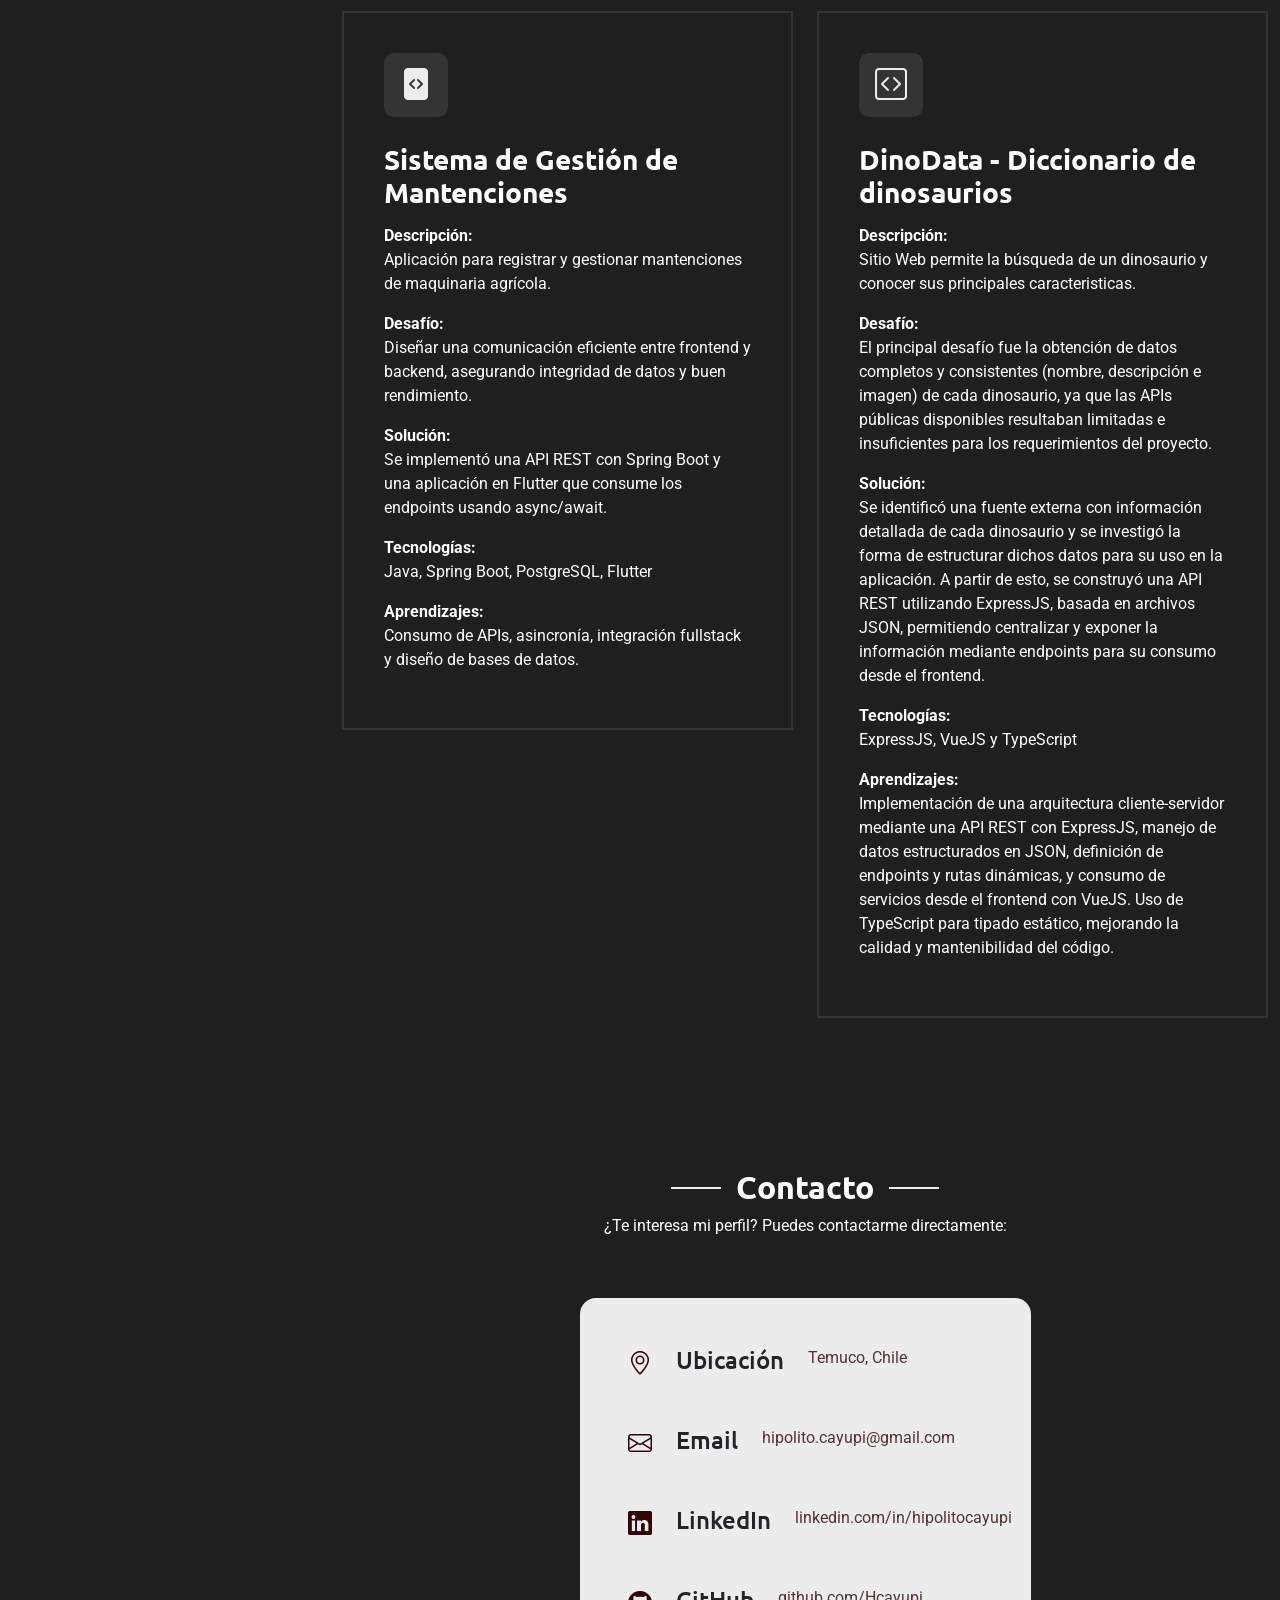
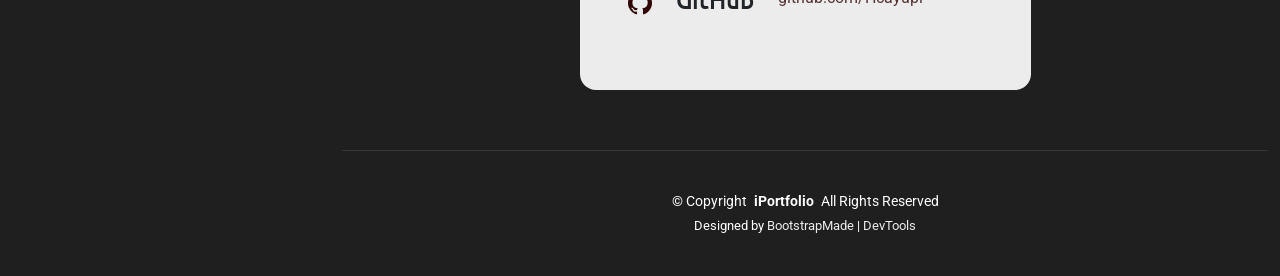
==== commit c17d47e2: "Update resume download link in index.html" ====
--- a/index.html
+++ b/index.html
@@ -212,7 +212,7 @@
                 </div>
 
                 <div class="cta-section">
-                  <a href="https://drive.google.com/file/d/1An0ifKN9JGtB612FBP4h8H33y1gPbSRK/view?usp=sharing" class="btn btn-primary">
+                  <a href="https://drive.google.com/file/d/1yG33SVEf67AUNyKCUiZ5T2BkIRO9ElBa/view?usp=drive_link" class="btn btn-primary">
                     <i class="bi bi-download"></i>
                     Download Resume
                   </a>
